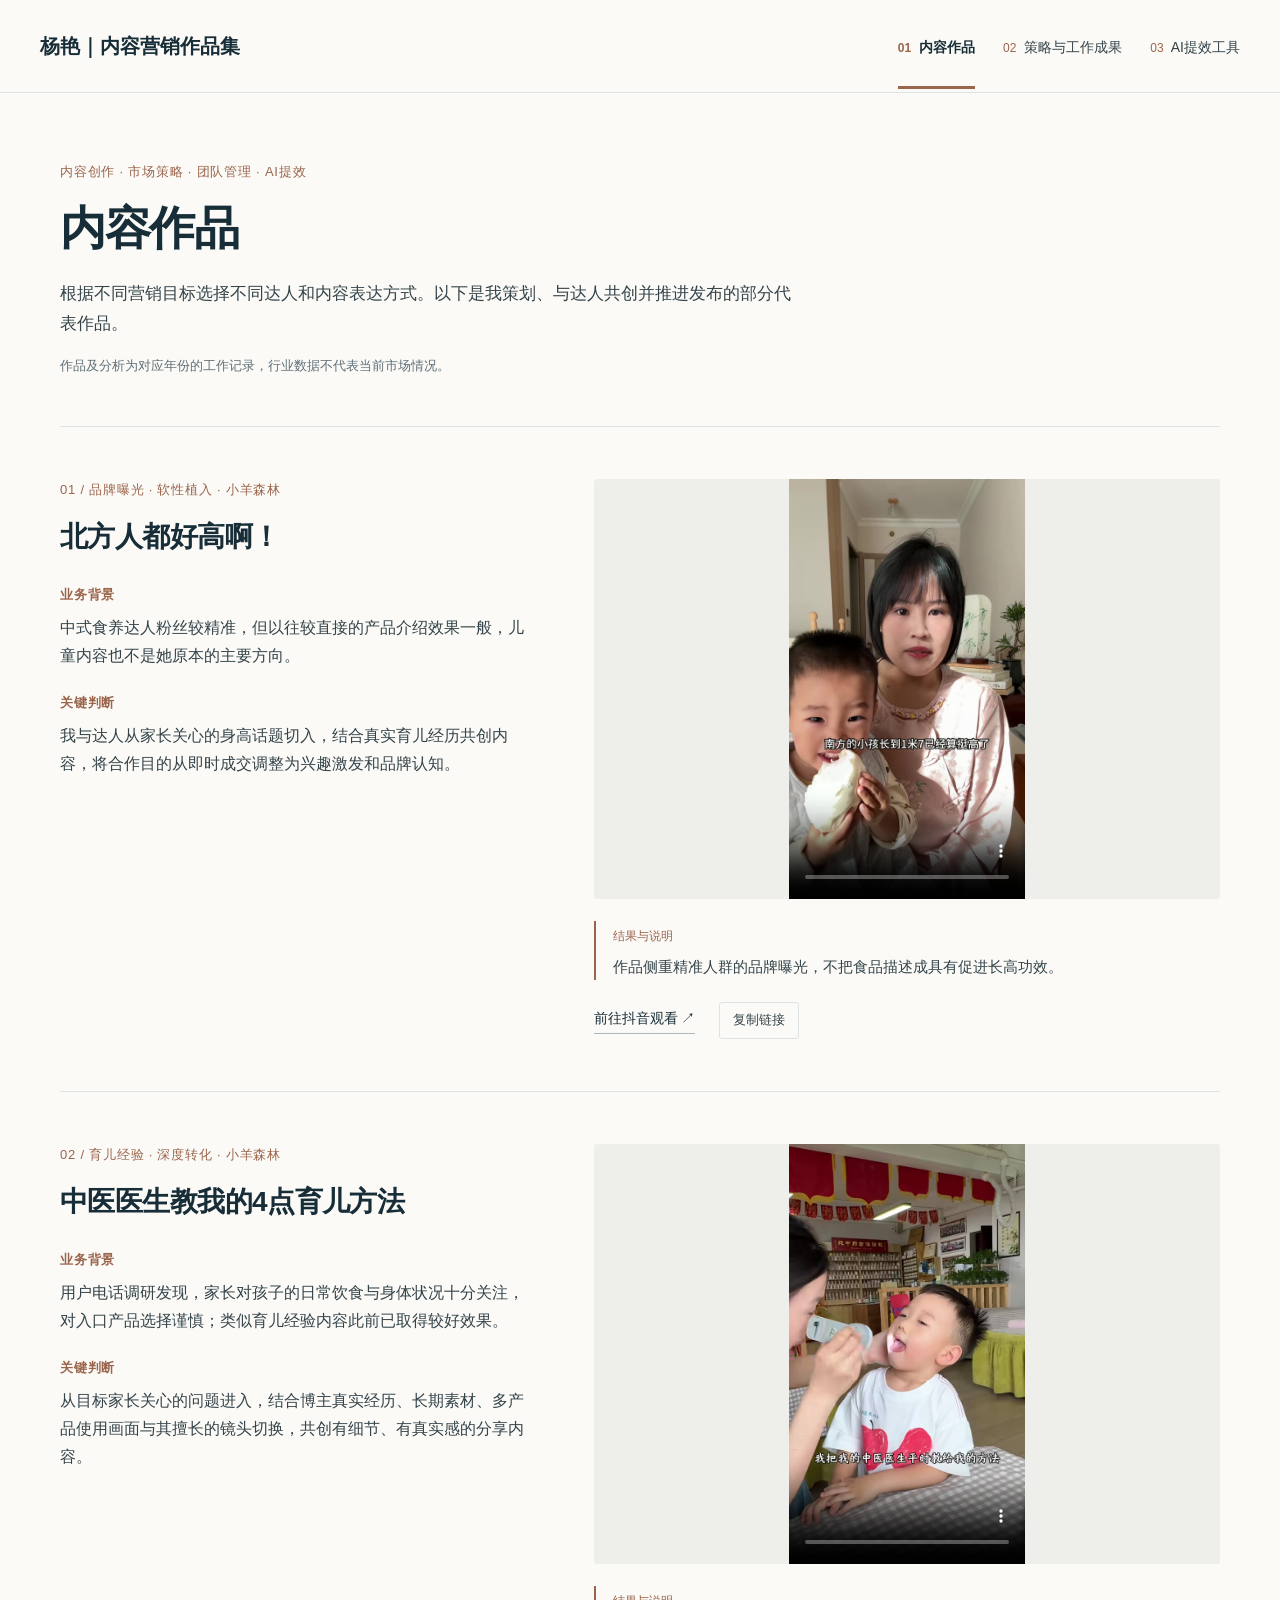
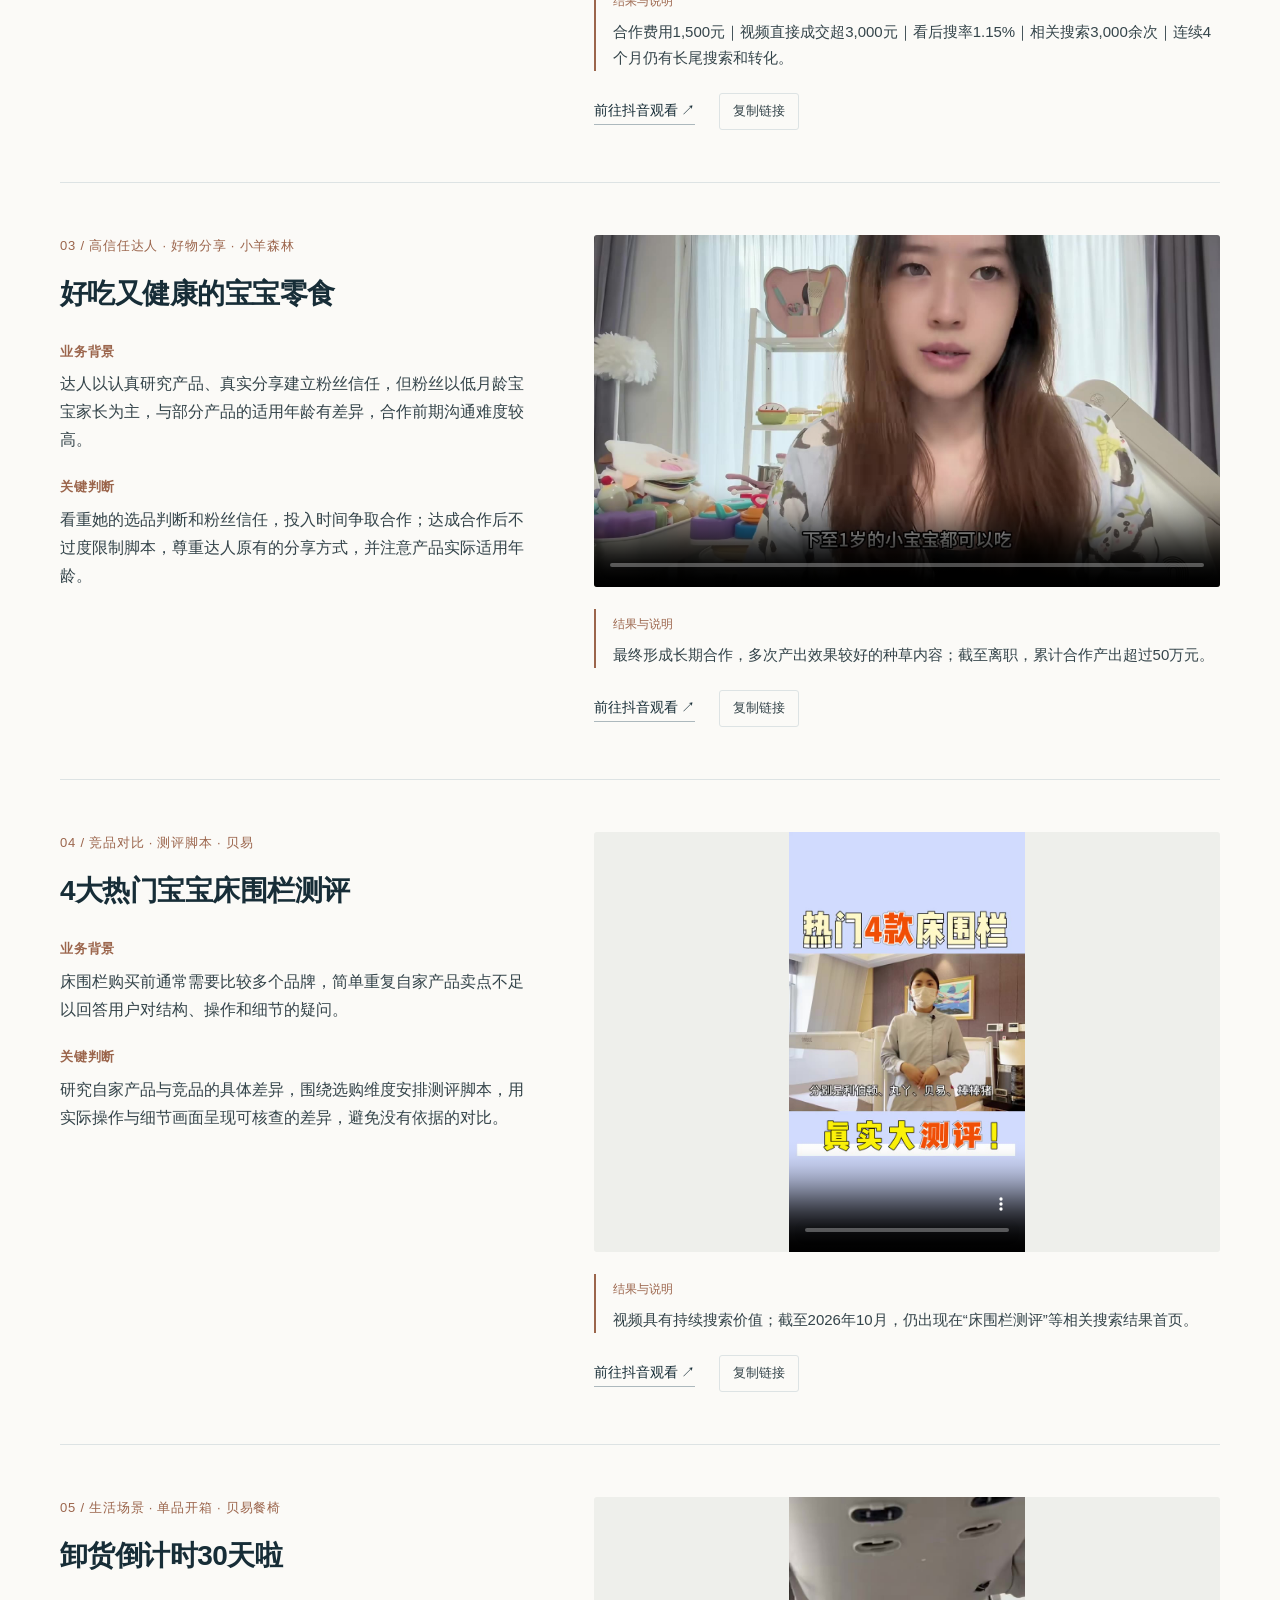
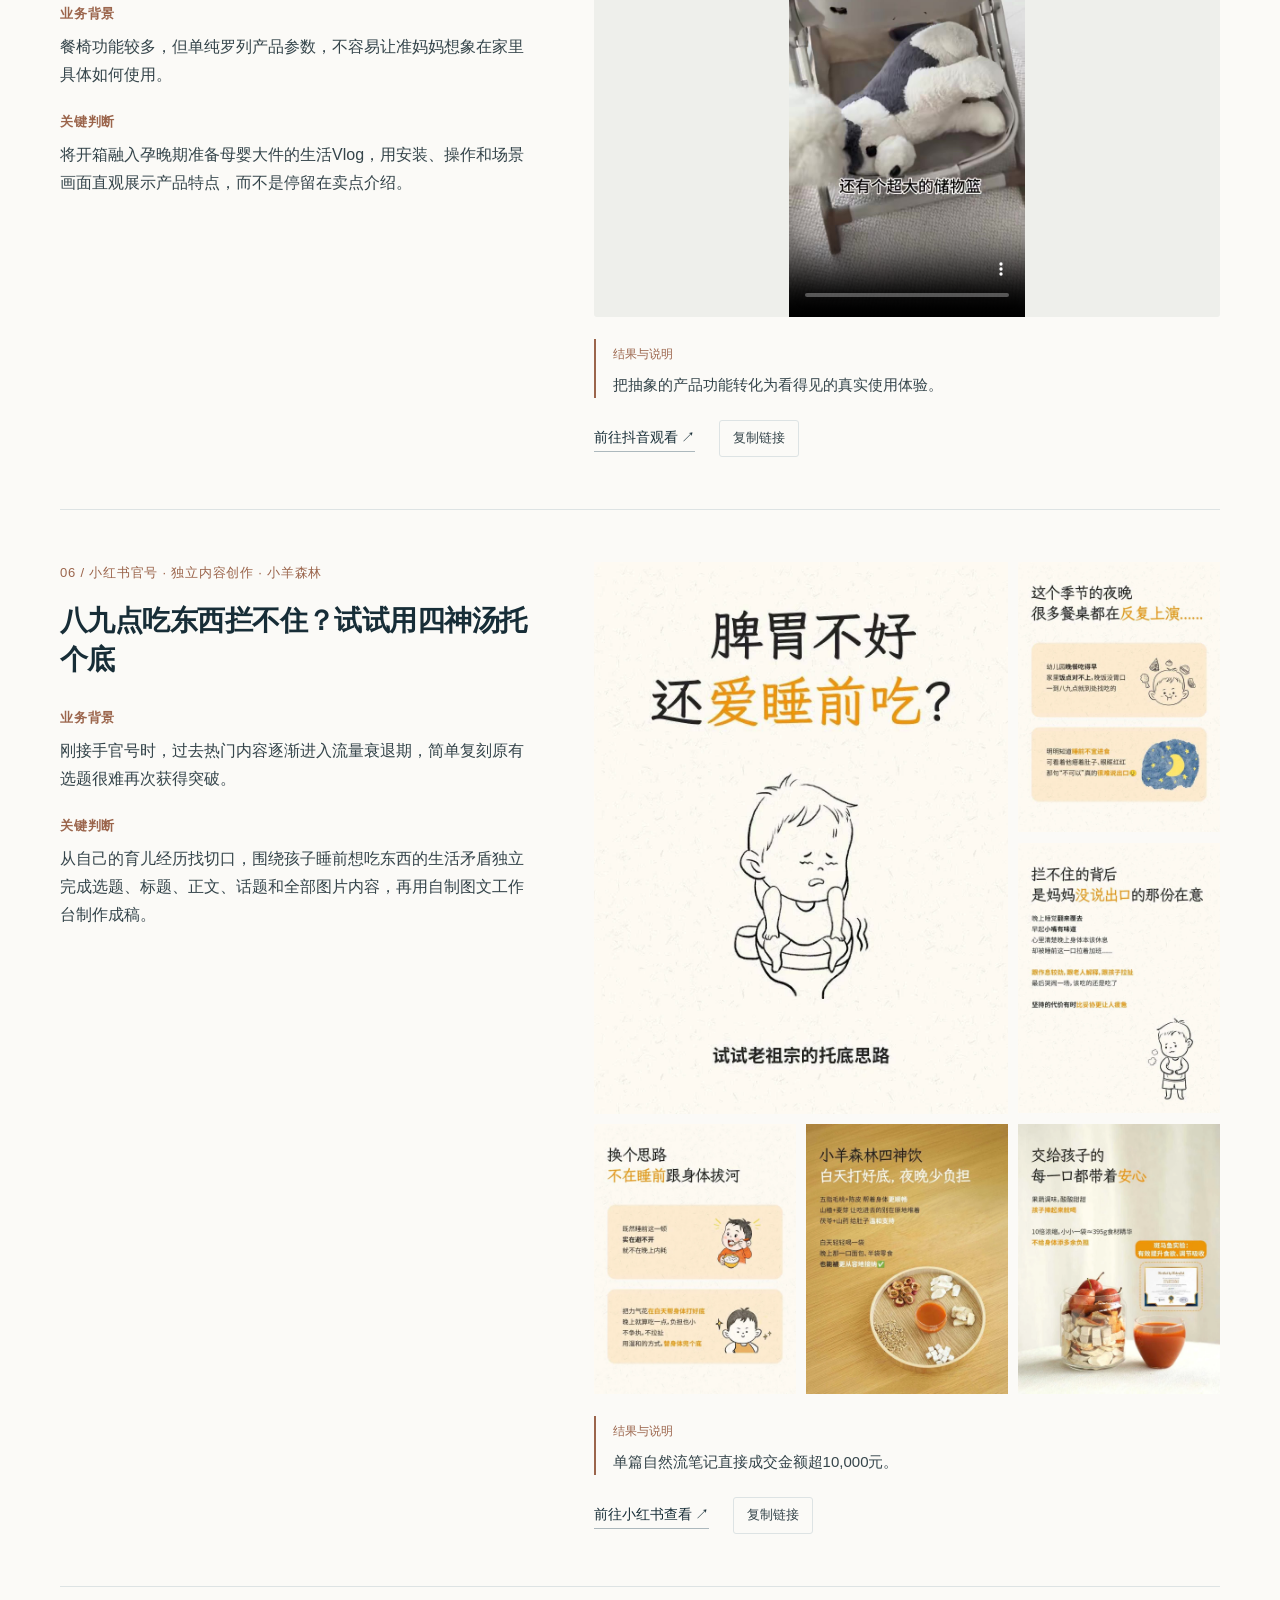
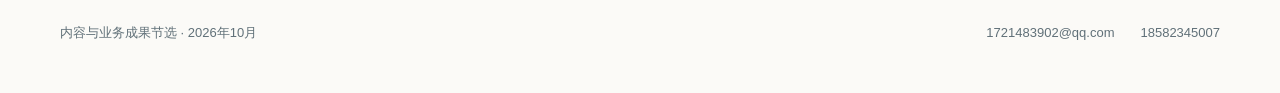
==== index.html @ 9809d185 "Publish Yang Yan portfolio with original media" ====
<!doctype html><html lang="zh-CN"><head><meta charset="utf-8"><meta name="viewport" content="width=device-width,initial-scale=1"><meta name="description" content="真实工作作品与项目节选。以内容创意、业务判断和实际交付物为核心。"><title>内容作品 · 杨艳｜内容营销作品集</title><link rel="stylesheet" href="styles.css"><script src="site.js" defer></script></head><body><a class="skip" href="#main">跳至正文</a><header><div class="header-inner"><a class="identity" href="index.html">杨艳｜内容营销作品集</a><nav aria-label="作品集导航"><a href="index.html" aria-current="page"><span>01</span> 内容作品</a><a href="strategy.html"><span>02</span> 策略与工作成果</a><a href="tools.html"><span>03</span> AI提效工具</a></nav></div></header><main id="main"><section class="intro"><p class="eyebrow">内容创作 · 市场策略 · 团队管理 · AI提效</p><h1>内容作品</h1><p class="lead">根据不同营销目标选择不同达人和内容表达方式。以下是我策划、与达人共创并推进发布的部分代表作品。</p><p class="page-notice">作品及分析为对应年份的工作记录，行业数据不代表当前市场情况。</p></section><article class="work-row" id="work01"><div class="copy"><p class="eyebrow">01 / 品牌曝光 · 软性植入 · 小羊森林</p><h2>北方人都好高啊！</h2><div class="detail"><h3>业务背景</h3><p>中式食养达人粉丝较精准，但以往较直接的产品介绍效果一般，儿童内容也不是她原本的主要方向。</p></div><div class="detail"><h3>关键判断</h3><p>我与达人从家长关心的身高话题切入，结合真实育儿经历共创内容，将合作目的从即时成交调整为兴趣激发和品牌认知。</p></div></div><div class="media-column"><div class="video-stage"><video controls playsinline preload="none" poster="assets/images/work-01-brand-exposure.jpg" aria-label="北方人都好高啊！"><source src="assets/videos/work-01-brand-exposure.mp4" type="video/mp4">您的浏览器暂不支持视频播放。<a href="assets/videos/work-01-brand-exposure.mp4">打开视频文件</a></video></div><div class="outcome"><span>结果与说明</span><p>作品侧重精准人群的品牌曝光，不把食品描述成具有促进长高功效。</p></div><div class="actions"><a href="https://v.douyin.com/a784eF7vABQ/" target="_blank" rel="noopener noreferrer">前往抖音观看 <span aria-hidden="true">↗</span></a><button type="button" data-copy="https://v.douyin.com/a784eF7vABQ/">复制链接</button></div></div></article><article class="work-row" id="work02"><div class="copy"><p class="eyebrow">02 / 育儿经验 · 深度转化 · 小羊森林</p><h2>中医医生教我的4点育儿方法</h2><div class="detail"><h3>业务背景</h3><p>用户电话调研发现，家长对孩子的日常饮食与身体状况十分关注，对入口产品选择谨慎；类似育儿经验内容此前已取得较好效果。</p></div><div class="detail"><h3>关键判断</h3><p>从目标家长关心的问题进入，结合博主真实经历、长期素材、多产品使用画面与其擅长的镜头切换，共创有细节、有真实感的分享内容。</p></div></div><div class="media-column"><div class="video-stage"><video controls playsinline preload="none" poster="assets/images/work-02-parenting-story.jpg" aria-label="中医医生教我的4点育儿方法"><source src="assets/videos/work-02-parenting-story.mp4" type="video/mp4">您的浏览器暂不支持视频播放。<a href="assets/videos/work-02-parenting-story.mp4">打开视频文件</a></video></div><div class="outcome"><span>结果与说明</span><p>合作费用1,500元｜视频直接成交超3,000元｜看后搜率1.15%｜相关搜索3,000余次｜连续4个月仍有长尾搜索和转化。</p></div><div class="actions"><a href="https://v.douyin.com/eq1MGQmRKKE/" target="_blank" rel="noopener noreferrer">前往抖音观看 <span aria-hidden="true">↗</span></a><button type="button" data-copy="https://v.douyin.com/eq1MGQmRKKE/">复制链接</button></div></div></article><article class="work-row" id="work03"><div class="copy"><p class="eyebrow">03 / 高信任达人 · 好物分享 · 小羊森林</p><h2>好吃又健康的宝宝零食</h2><div class="detail"><h3>业务背景</h3><p>达人以认真研究产品、真实分享建立粉丝信任，但粉丝以低月龄宝宝家长为主，与部分产品的适用年龄有差异，合作前期沟通难度较高。</p></div><div class="detail"><h3>关键判断</h3><p>看重她的选品判断和粉丝信任，投入时间争取合作；达成合作后不过度限制脚本，尊重达人原有的分享方式，并注意产品实际适用年龄。</p></div></div><div class="media-column"><div class="video-stage"><video controls playsinline preload="none" poster="assets/images/work-03-baby-snack.jpg" aria-label="好吃又健康的宝宝零食"><source src="assets/videos/work-03-baby-snack.mp4" type="video/mp4">您的浏览器暂不支持视频播放。<a href="assets/videos/work-03-baby-snack.mp4">打开视频文件</a></video></div><div class="outcome"><span>结果与说明</span><p>最终形成长期合作，多次产出效果较好的种草内容；截至离职，累计合作产出超过50万元。</p></div><div class="actions"><a href="https://v.douyin.com/NYbUV2eJwhU/" target="_blank" rel="noopener noreferrer">前往抖音观看 <span aria-hidden="true">↗</span></a><button type="button" data-copy="https://v.douyin.com/NYbUV2eJwhU/">复制链接</button></div></div></article><article class="work-row" id="work04"><div class="copy"><p class="eyebrow">04 / 竞品对比 · 测评脚本 · 贝易</p><h2>4大热门宝宝床围栏测评</h2><div class="detail"><h3>业务背景</h3><p>床围栏购买前通常需要比较多个品牌，简单重复自家产品卖点不足以回答用户对结构、操作和细节的疑问。</p></div><div class="detail"><h3>关键判断</h3><p>研究自家产品与竞品的具体差异，围绕选购维度安排测评脚本，用实际操作与细节画面呈现可核查的差异，避免没有依据的对比。</p></div></div><div class="media-column"><div class="video-stage"><video controls playsinline preload="none" poster="assets/images/work-04-bedrail-review.jpg" aria-label="4大热门宝宝床围栏测评"><source src="assets/videos/work-04-bedrail-review.mp4" type="video/mp4">您的浏览器暂不支持视频播放。<a href="assets/videos/work-04-bedrail-review.mp4">打开视频文件</a></video></div><div class="outcome"><span>结果与说明</span><p>视频具有持续搜索价值；截至2026年10月，仍出现在“床围栏测评”等相关搜索结果首页。</p></div><div class="actions"><a href="https://v.douyin.com/OpYE40uBNO8/" target="_blank" rel="noopener noreferrer">前往抖音观看 <span aria-hidden="true">↗</span></a><button type="button" data-copy="https://v.douyin.com/OpYE40uBNO8/">复制链接</button></div></div></article><article class="work-row" id="work05"><div class="copy"><p class="eyebrow">05 / 生活场景 · 单品开箱 · 贝易餐椅</p><h2>卸货倒计时30天啦</h2><div class="detail"><h3>业务背景</h3><p>餐椅功能较多，但单纯罗列产品参数，不容易让准妈妈想象在家里具体如何使用。</p></div><div class="detail"><h3>关键判断</h3><p>将开箱融入孕晚期准备母婴大件的生活Vlog，用安装、操作和场景画面直观展示产品特点，而不是停留在卖点介绍。</p></div></div><div class="media-column"><div class="video-stage"><video controls playsinline preload="none" poster="assets/images/work-05-highchair-unboxing.jpg" aria-label="卸货倒计时30天啦"><source src="assets/videos/work-05-highchair-unboxing.mp4" type="video/mp4">您的浏览器暂不支持视频播放。<a href="assets/videos/work-05-highchair-unboxing.mp4">打开视频文件</a></video></div><div class="outcome"><span>结果与说明</span><p>把抽象的产品功能转化为看得见的真实使用体验。</p></div><div class="actions"><a href="https://v.douyin.com/gIthci0814w/" target="_blank" rel="noopener noreferrer">前往抖音观看 <span aria-hidden="true">↗</span></a><button type="button" data-copy="https://v.douyin.com/gIthci0814w/">复制链接</button></div></div></article><article class="work-row" id="work06"><div class="copy"><p class="eyebrow">06 / 小红书官号 · 独立内容创作 · 小羊森林</p><h2>八九点吃东西拦不住？试试用四神汤托个底</h2><div class="detail"><h3>业务背景</h3><p>刚接手官号时，过去热门内容逐渐进入流量衰退期，简单复刻原有选题很难再次获得突破。</p></div><div class="detail"><h3>关键判断</h3><p>从自己的育儿经历找切口，围绕孩子睡前想吃东西的生活矛盾独立完成选题、标题、正文、话题和全部图片内容，再用自制图文工作台制作成稿。</p></div></div><div class="media-column"><div class="gallery"><a href="assets/images/red-note-01.webp" target="_blank" rel="noopener noreferrer"><img src="assets/images/red-note-01.webp" alt="八九点吃东西拦不住？试试用四神汤托个底 — 原始笔记第1张" loading="lazy"></a><a href="assets/images/red-note-02.webp" target="_blank" rel="noopener noreferrer"><img src="assets/images/red-note-02.webp" alt="八九点吃东西拦不住？试试用四神汤托个底 — 原始笔记第2张" loading="lazy"></a><a href="assets/images/red-note-03.webp" target="_blank" rel="noopener noreferrer"><img src="assets/images/red-note-03.webp" alt="八九点吃东西拦不住？试试用四神汤托个底 — 原始笔记第3张" loading="lazy"></a><a href="assets/images/red-note-04.webp" target="_blank" rel="noopener noreferrer"><img src="assets/images/red-note-04.webp" alt="八九点吃东西拦不住？试试用四神汤托个底 — 原始笔记第4张" loading="lazy"></a><a href="assets/images/red-note-05.webp" target="_blank" rel="noopener noreferrer"><img src="assets/images/red-note-05.webp" alt="八九点吃东西拦不住？试试用四神汤托个底 — 原始笔记第5张" loading="lazy"></a><a href="assets/images/red-note-06.webp" target="_blank" rel="noopener noreferrer"><img src="assets/images/red-note-06.webp" alt="八九点吃东西拦不住？试试用四神汤托个底 — 原始笔记第6张" loading="lazy"></a></div><div class="outcome"><span>结果与说明</span><p>单篇自然流笔记直接成交金额超10,000元。</p></div><div class="actions"><a href="https://xhslink.cn/o/6RS2X3f2NSk" target="_blank" rel="noopener noreferrer">前往小红书查看 <span aria-hidden="true">↗</span></a><button type="button" data-copy="https://xhslink.cn/o/6RS2X3f2NSk">复制链接</button></div></div></article></main><footer><p>内容与业务成果节选 · 2026年10月</p><div><a href="mailto:1721483902@qq.com">1721483902@qq.com</a><a href="tel:18582345007">18582345007</a></div></footer><dialog id="copy-dialog"><form method="dialog"><h2>复制原始链接</h2><p>请选中下方链接并复制。</p><input aria-label="原始链接" readonly><button>关闭</button></form></dialog><p class="toast" role="status" aria-live="polite"></p></body></html>
---- styles.css ----
:root{--paper:#fbfaf7;--ink:#172d37;--text:#34444a;--line:#dde3e4;--accent:#9b654c}*{box-sizing:border-box}body{margin:0;background:var(--paper);color:var(--text);font:16px/1.75 -apple-system,BlinkMacSystemFont,"Segoe UI","Microsoft YaHei",sans-serif}a{color:inherit;text-decoration:none}button,input{font:inherit}a:hover{color:var(--accent)}a:focus-visible,button:focus-visible,input:focus-visible{outline:3px solid var(--accent);outline-offset:5px}header{position:sticky;top:0;z-index:10;background:rgba(251,250,247,.98);border-bottom:1px solid var(--line)}.header-inner{max-width:1200px;margin:auto;min-height:92px;display:flex;align-items:center;justify-content:space-between;gap:24px}.identity{font-size:20px;font-weight:700;color:var(--ink)}nav{display:flex;gap:28px}nav a{font-size:14px;padding:32px 0 27px;border-bottom:3px solid transparent}nav span{color:var(--accent);font-size:12px;margin-right:4px}nav a[aria-current]{border-color:var(--accent);color:var(--ink);font-weight:650}main,footer{max-width:1160px;margin:auto}.intro{padding:68px 0 48px;border-bottom:1px solid var(--line);max-width:none}.eyebrow{font-size:13px;color:var(--accent);letter-spacing:.06em;margin:0 0 16px}h1,h2,h3{color:var(--ink)}h1{font-size:46px;letter-spacing:-.03em;line-height:1.25;margin:12px 0 22px}h2{font-size:28px;line-height:1.4;margin:0 0 28px;letter-spacing:-.02em}.lead{max-width:740px;font-size:17px;margin:0 0 16px}.page-notice,.note,.caption{color:#607078;font-size:13px}.page-notice{margin-bottom:0}.work-row{display:grid;grid-template-columns:46% 54%;padding:52px 0;gap:0;border-bottom:1px solid var(--line);scroll-margin-top:110px}.copy{padding-right:64px}.detail{margin:22px 0}.detail h3{font-size:13px;letter-spacing:.06em;margin:0 0 7px;color:var(--accent);font-weight:600}.detail p{margin:0}.video-stage{background:#eeefeb;display:flex;justify-content:center;align-items:center;border-radius:3px;overflow:hidden;min-height:200px}video{display:block;max-width:100%;width:auto;height:auto;max-height:420px}.outcome{border-left:2px solid var(--accent);padding-left:17px;margin:22px 0}.outcome span{font-size:12px;color:var(--accent)}.outcome p{margin:5px 0;font-size:15px}.actions{display:flex;align-items:center;flex-wrap:wrap;gap:12px 24px;margin-top:18px}.actions a{color:var(--ink);font-size:14px;border-bottom:1px solid #acb8bd;padding-bottom:2px}.actions button,dialog button{border:1px solid var(--line);border-radius:3px;background:transparent;padding:6px 13px;color:var(--text);font-size:13px;cursor:pointer}.actions button:hover{border-color:var(--accent);color:var(--accent)}.document-preview{display:block;background:#eeefeb}.document-preview img{display:block;width:100%;height:auto}.caption{margin:8px 0}.gallery{display:grid;grid-template-columns:repeat(3,minmax(0,1fr));gap:10px;align-items:start}.gallery a:first-child{grid-column:span 2;grid-row:span 2}.gallery img{width:100%;height:auto;display:block}footer{display:flex;justify-content:space-between;gap:20px;padding:35px 0 48px;font-size:13px;color:#607078}footer p{margin:0}footer div{display:flex;gap:26px}.skip{position:fixed;top:-100px;left:12px;background:white;padding:10px;z-index:30}.skip:focus{top:12px}.toast{position:fixed;bottom:20px;left:50%;transform:translateX(-50%);background:var(--ink);color:white;padding:10px 22px;border-radius:4px;display:none;z-index:20}.toast.visible{display:block}dialog{border:1px solid var(--line);border-radius:5px;max-width:calc(100% - 32px);width:540px;padding:24px}dialog::backdrop{background:#172d3766}dialog h2{font-size:22px;margin:0}dialog input{width:100%;margin:12px 0 20px;padding:8px;color:var(--ink)}@media(max-width:1250px){.header-inner,main,footer{margin-left:40px;margin-right:40px}}@media(max-width:900px){.header-inner{display:block;padding-top:18px;min-height:0}nav{gap:24px}nav a{padding:14px 0 12px}.intro{padding:44px 0 34px}.copy{padding-right:30px}h2{font-size:24px}.work-row{padding:36px 0}footer{flex-direction:column}}@media(max-width:600px){.header-inner,main,footer{margin-left:20px;margin-right:20px}.identity{font-size:18px}nav{justify-content:space-between;gap:8px}nav a{font-size:12px}nav span{font-size:10px;margin-right:1px}h1{font-size:34px}h2{font-size:25px;margin-bottom:22px}.lead{font-size:16px}.intro{padding:34px 0 28px}.work-row{grid-template-columns:1fr;gap:22px;padding:34px 0}.copy{padding-right:0}.eyebrow{font-size:12px}.detail{margin:18px 0}video{max-height:420px}.video-stage{min-height:160px}footer div{flex-wrap:wrap;gap:12px 24px}.gallery{gap:7px}}@media(prefers-reduced-motion:reduce){*{scroll-behavior:auto!important}}
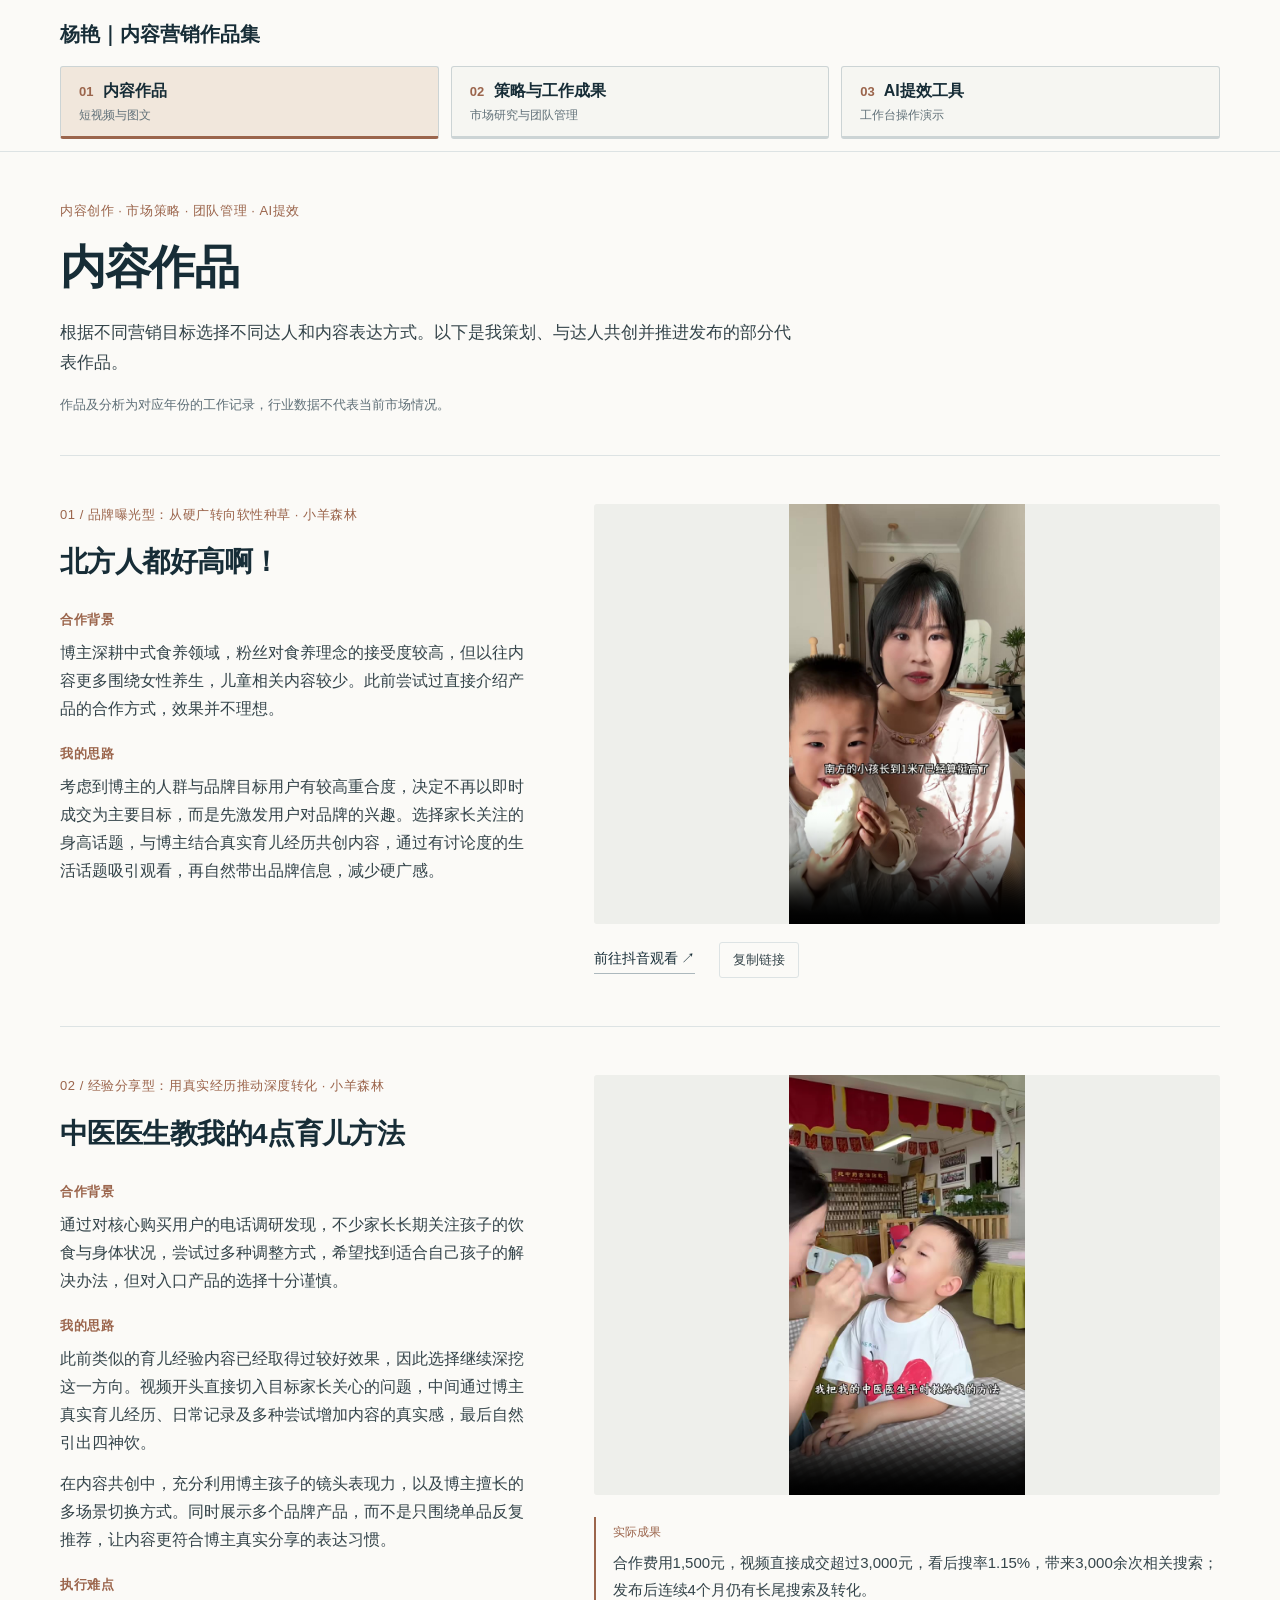
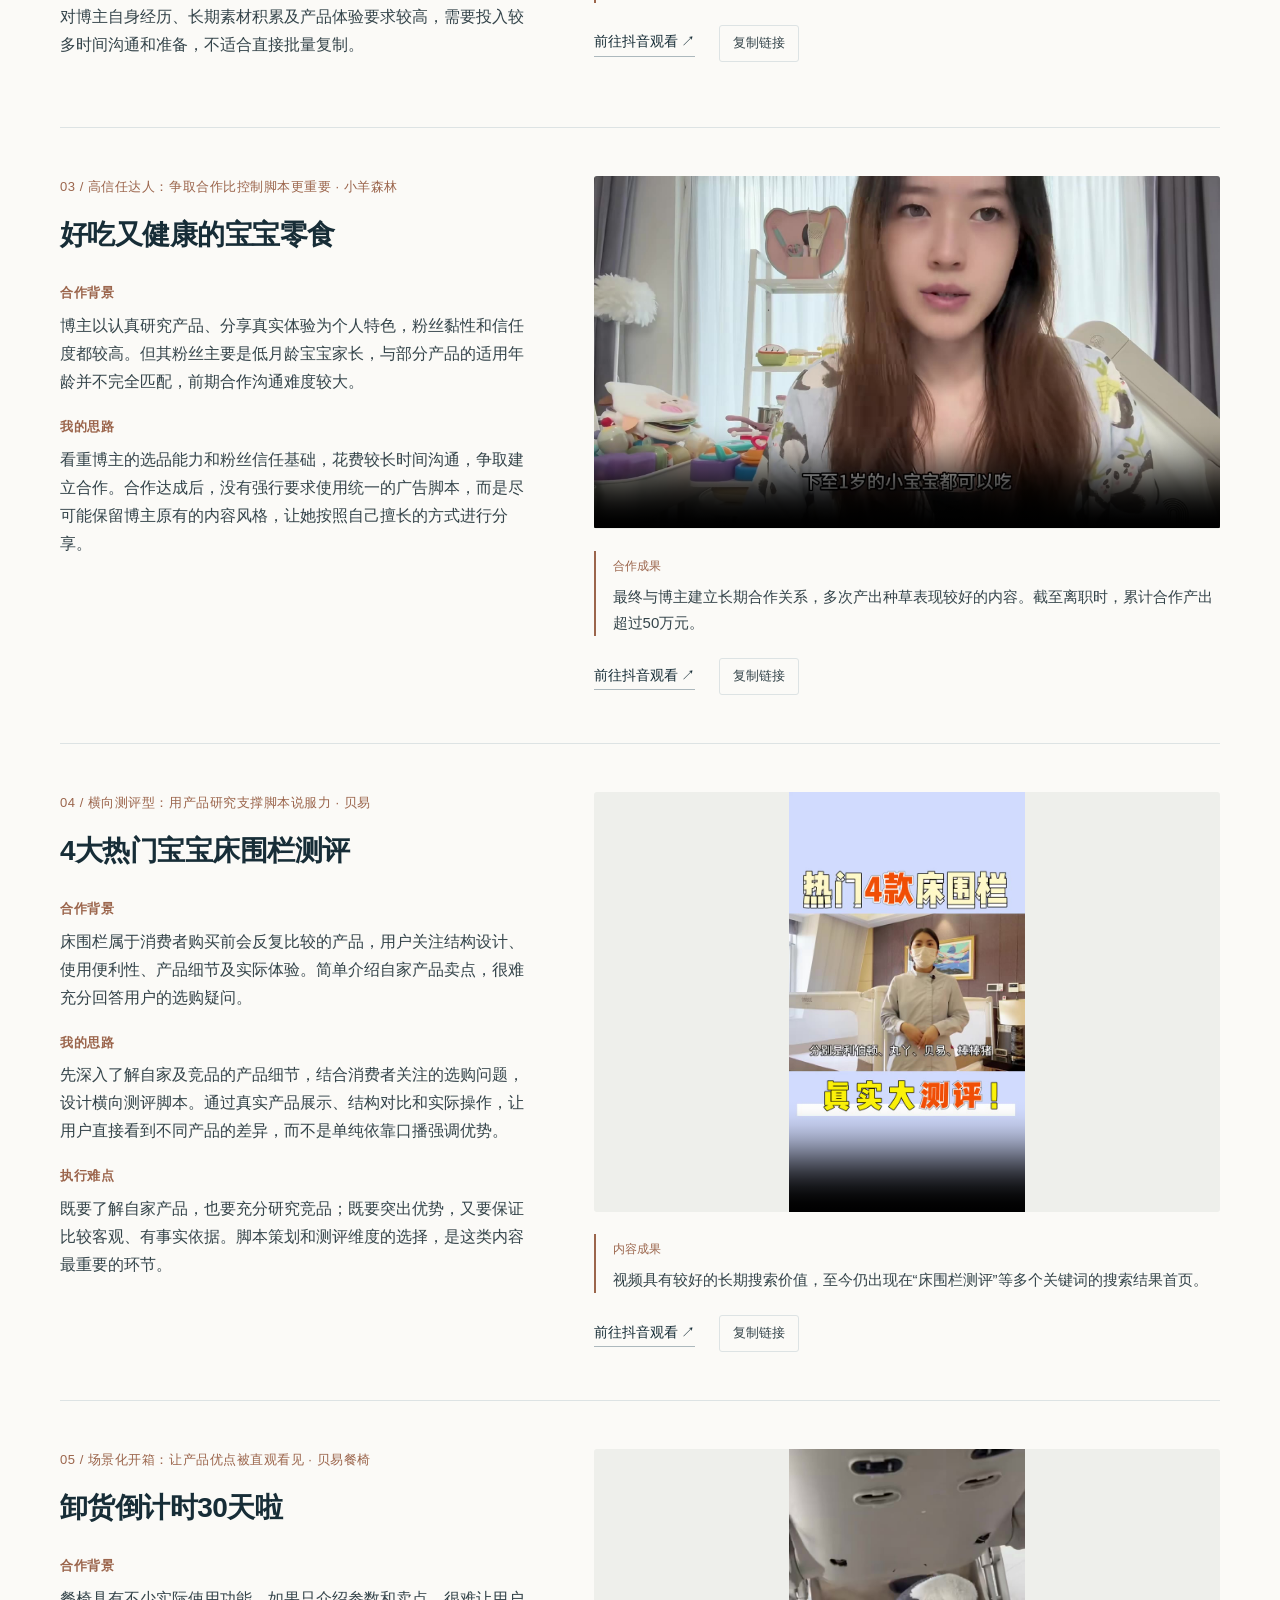
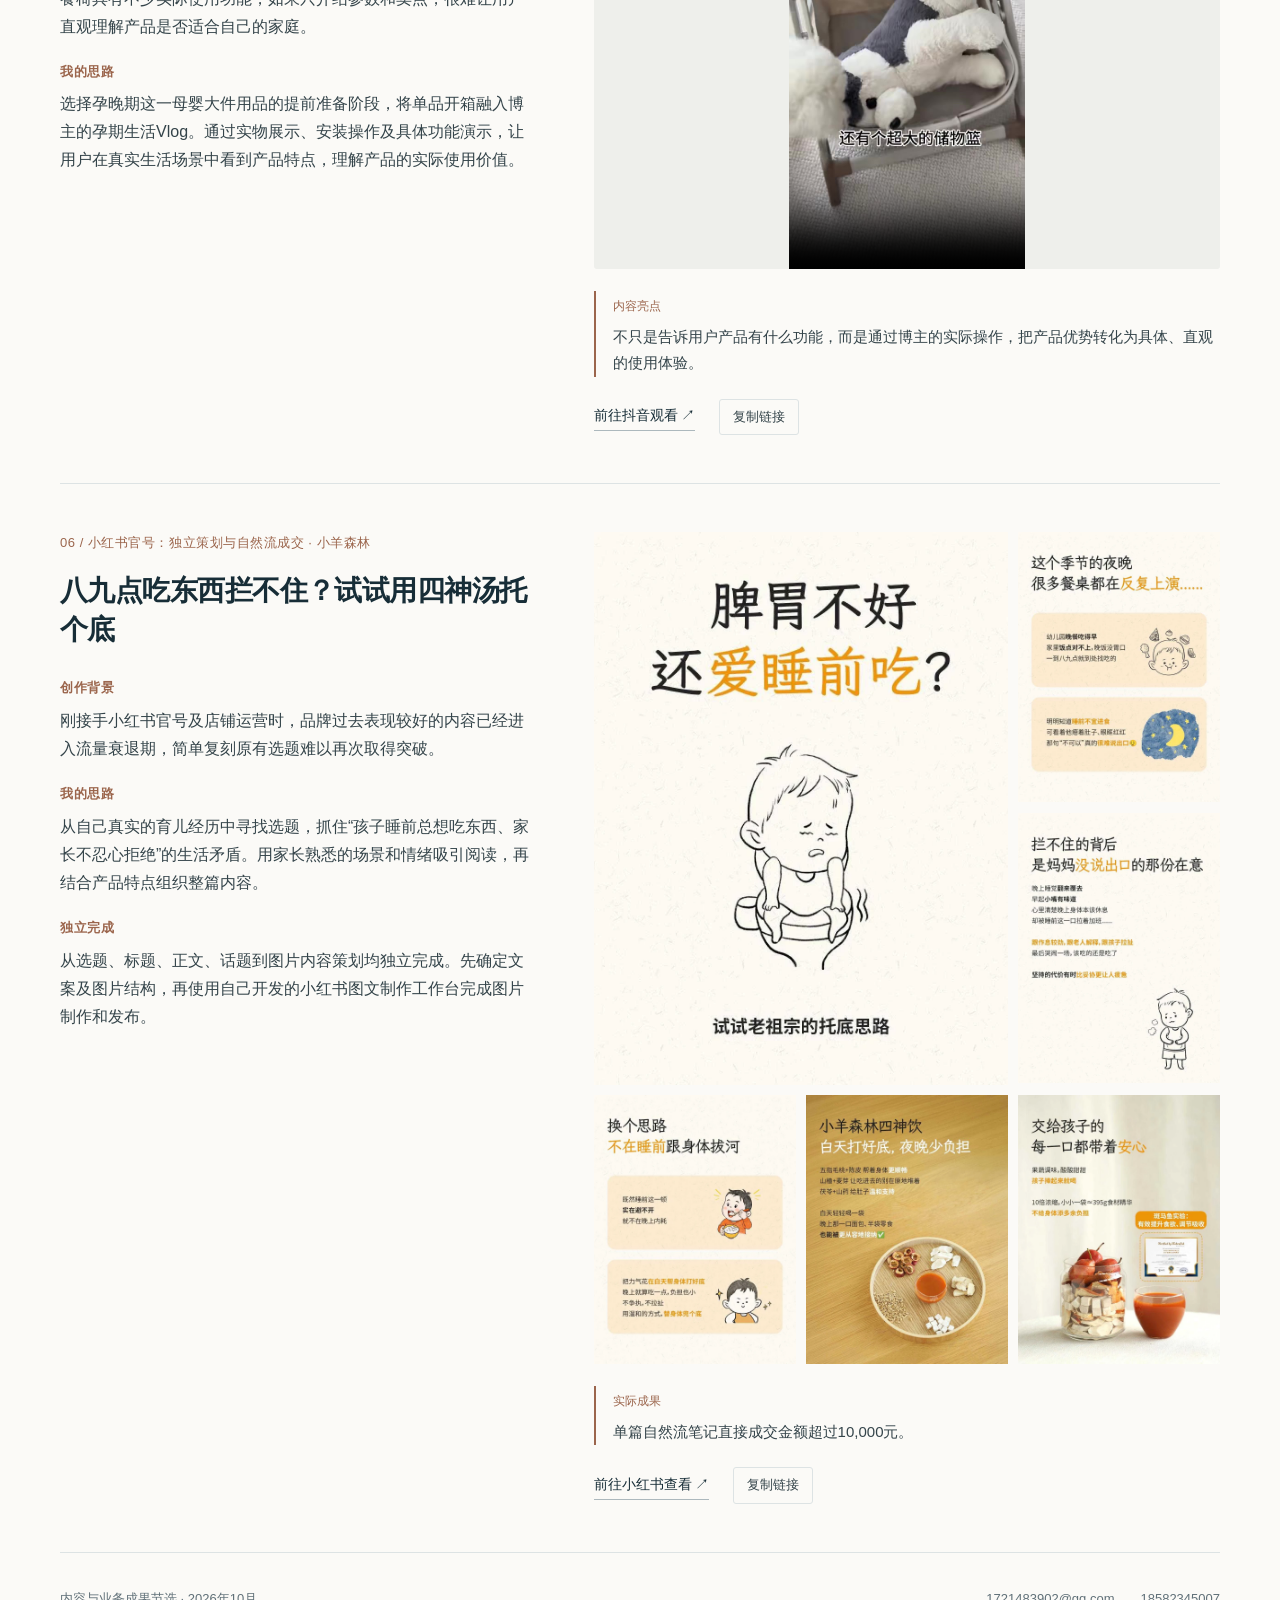
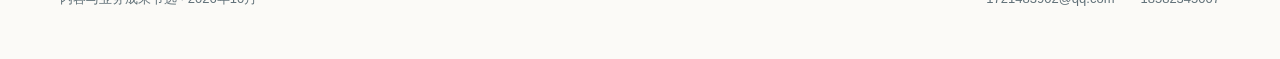
==== commit 21be9418: "Restore approved portfolio copy and clear three-section navigation" ====
--- a/index.html
+++ b/index.html
@@ -1 +1 @@
-<!doctype html><html lang="zh-CN"><head><meta charset="utf-8"><meta name="viewport" content="width=device-width,initial-scale=1"><meta name="description" content="真实工作作品与项目节选。以内容创意、业务判断和实际交付物为核心。"><title>内容作品 · 杨艳｜内容营销作品集</title><link rel="stylesheet" href="styles.css"><script src="site.js" defer></script></head><body><a class="skip" href="#main">跳至正文</a><header><div class="header-inner"><a class="identity" href="index.html">杨艳｜内容营销作品集</a><nav aria-label="作品集导航"><a href="index.html" aria-current="page"><span>01</span> 内容作品</a><a href="strategy.html"><span>02</span> 策略与工作成果</a><a href="tools.html"><span>03</span> AI提效工具</a></nav></div></header><main id="main"><section class="intro"><p class="eyebrow">内容创作 · 市场策略 · 团队管理 · AI提效</p><h1>内容作品</h1><p class="lead">根据不同营销目标选择不同达人和内容表达方式。以下是我策划、与达人共创并推进发布的部分代表作品。</p><p class="page-notice">作品及分析为对应年份的工作记录，行业数据不代表当前市场情况。</p></section><article class="work-row" id="work01"><div class="copy"><p class="eyebrow">01 / 品牌曝光 · 软性植入 · 小羊森林</p><h2>北方人都好高啊！</h2><div class="detail"><h3>业务背景</h3><p>中式食养达人粉丝较精准，但以往较直接的产品介绍效果一般，儿童内容也不是她原本的主要方向。</p></div><div class="detail"><h3>关键判断</h3><p>我与达人从家长关心的身高话题切入，结合真实育儿经历共创内容，将合作目的从即时成交调整为兴趣激发和品牌认知。</p></div></div><div class="media-column"><div class="video-stage"><video controls playsinline preload="none" poster="assets/images/work-01-brand-exposure.jpg" aria-label="北方人都好高啊！"><source src="assets/videos/work-01-brand-exposure.mp4" type="video/mp4">您的浏览器暂不支持视频播放。<a href="assets/videos/work-01-brand-exposure.mp4">打开视频文件</a></video></div><div class="outcome"><span>结果与说明</span><p>作品侧重精准人群的品牌曝光，不把食品描述成具有促进长高功效。</p></div><div class="actions"><a href="https://v.douyin.com/a784eF7vABQ/" target="_blank" rel="noopener noreferrer">前往抖音观看 <span aria-hidden="true">↗</span></a><button type="button" data-copy="https://v.douyin.com/a784eF7vABQ/">复制链接</button></div></div></article><article class="work-row" id="work02"><div class="copy"><p class="eyebrow">02 / 育儿经验 · 深度转化 · 小羊森林</p><h2>中医医生教我的4点育儿方法</h2><div class="detail"><h3>业务背景</h3><p>用户电话调研发现，家长对孩子的日常饮食与身体状况十分关注，对入口产品选择谨慎；类似育儿经验内容此前已取得较好效果。</p></div><div class="detail"><h3>关键判断</h3><p>从目标家长关心的问题进入，结合博主真实经历、长期素材、多产品使用画面与其擅长的镜头切换，共创有细节、有真实感的分享内容。</p></div></div><div class="media-column"><div class="video-stage"><video controls playsinline preload="none" poster="assets/images/work-02-parenting-story.jpg" aria-label="中医医生教我的4点育儿方法"><source src="assets/videos/work-02-parenting-story.mp4" type="video/mp4">您的浏览器暂不支持视频播放。<a href="assets/videos/work-02-parenting-story.mp4">打开视频文件</a></video></div><div class="outcome"><span>结果与说明</span><p>合作费用1,500元｜视频直接成交超3,000元｜看后搜率1.15%｜相关搜索3,000余次｜连续4个月仍有长尾搜索和转化。</p></div><div class="actions"><a href="https://v.douyin.com/eq1MGQmRKKE/" target="_blank" rel="noopener noreferrer">前往抖音观看 <span aria-hidden="true">↗</span></a><button type="button" data-copy="https://v.douyin.com/eq1MGQmRKKE/">复制链接</button></div></div></article><article class="work-row" id="work03"><div class="copy"><p class="eyebrow">03 / 高信任达人 · 好物分享 · 小羊森林</p><h2>好吃又健康的宝宝零食</h2><div class="detail"><h3>业务背景</h3><p>达人以认真研究产品、真实分享建立粉丝信任，但粉丝以低月龄宝宝家长为主，与部分产品的适用年龄有差异，合作前期沟通难度较高。</p></div><div class="detail"><h3>关键判断</h3><p>看重她的选品判断和粉丝信任，投入时间争取合作；达成合作后不过度限制脚本，尊重达人原有的分享方式，并注意产品实际适用年龄。</p></div></div><div class="media-column"><div class="video-stage"><video controls playsinline preload="none" poster="assets/images/work-03-baby-snack.jpg" aria-label="好吃又健康的宝宝零食"><source src="assets/videos/work-03-baby-snack.mp4" type="video/mp4">您的浏览器暂不支持视频播放。<a href="assets/videos/work-03-baby-snack.mp4">打开视频文件</a></video></div><div class="outcome"><span>结果与说明</span><p>最终形成长期合作，多次产出效果较好的种草内容；截至离职，累计合作产出超过50万元。</p></div><div class="actions"><a href="https://v.douyin.com/NYbUV2eJwhU/" target="_blank" rel="noopener noreferrer">前往抖音观看 <span aria-hidden="true">↗</span></a><button type="button" data-copy="https://v.douyin.com/NYbUV2eJwhU/">复制链接</button></div></div></article><article class="work-row" id="work04"><div class="copy"><p class="eyebrow">04 / 竞品对比 · 测评脚本 · 贝易</p><h2>4大热门宝宝床围栏测评</h2><div class="detail"><h3>业务背景</h3><p>床围栏购买前通常需要比较多个品牌，简单重复自家产品卖点不足以回答用户对结构、操作和细节的疑问。</p></div><div class="detail"><h3>关键判断</h3><p>研究自家产品与竞品的具体差异，围绕选购维度安排测评脚本，用实际操作与细节画面呈现可核查的差异，避免没有依据的对比。</p></div></div><div class="media-column"><div class="video-stage"><video controls playsinline preload="none" poster="assets/images/work-04-bedrail-review.jpg" aria-label="4大热门宝宝床围栏测评"><source src="assets/videos/work-04-bedrail-review.mp4" type="video/mp4">您的浏览器暂不支持视频播放。<a href="assets/videos/work-04-bedrail-review.mp4">打开视频文件</a></video></div><div class="outcome"><span>结果与说明</span><p>视频具有持续搜索价值；截至2026年10月，仍出现在“床围栏测评”等相关搜索结果首页。</p></div><div class="actions"><a href="https://v.douyin.com/OpYE40uBNO8/" target="_blank" rel="noopener noreferrer">前往抖音观看 <span aria-hidden="true">↗</span></a><button type="button" data-copy="https://v.douyin.com/OpYE40uBNO8/">复制链接</button></div></div></article><article class="work-row" id="work05"><div class="copy"><p class="eyebrow">05 / 生活场景 · 单品开箱 · 贝易餐椅</p><h2>卸货倒计时30天啦</h2><div class="detail"><h3>业务背景</h3><p>餐椅功能较多，但单纯罗列产品参数，不容易让准妈妈想象在家里具体如何使用。</p></div><div class="detail"><h3>关键判断</h3><p>将开箱融入孕晚期准备母婴大件的生活Vlog，用安装、操作和场景画面直观展示产品特点，而不是停留在卖点介绍。</p></div></div><div class="media-column"><div class="video-stage"><video controls playsinline preload="none" poster="assets/images/work-05-highchair-unboxing.jpg" aria-label="卸货倒计时30天啦"><source src="assets/videos/work-05-highchair-unboxing.mp4" type="video/mp4">您的浏览器暂不支持视频播放。<a href="assets/videos/work-05-highchair-unboxing.mp4">打开视频文件</a></video></div><div class="outcome"><span>结果与说明</span><p>把抽象的产品功能转化为看得见的真实使用体验。</p></div><div class="actions"><a href="https://v.douyin.com/gIthci0814w/" target="_blank" rel="noopener noreferrer">前往抖音观看 <span aria-hidden="true">↗</span></a><button type="button" data-copy="https://v.douyin.com/gIthci0814w/">复制链接</button></div></div></article><article class="work-row" id="work06"><div class="copy"><p class="eyebrow">06 / 小红书官号 · 独立内容创作 · 小羊森林</p><h2>八九点吃东西拦不住？试试用四神汤托个底</h2><div class="detail"><h3>业务背景</h3><p>刚接手官号时，过去热门内容逐渐进入流量衰退期，简单复刻原有选题很难再次获得突破。</p></div><div class="detail"><h3>关键判断</h3><p>从自己的育儿经历找切口，围绕孩子睡前想吃东西的生活矛盾独立完成选题、标题、正文、话题和全部图片内容，再用自制图文工作台制作成稿。</p></div></div><div class="media-column"><div class="gallery"><a href="assets/images/red-note-01.webp" target="_blank" rel="noopener noreferrer"><img src="assets/images/red-note-01.webp" alt="八九点吃东西拦不住？试试用四神汤托个底 — 原始笔记第1张" loading="lazy"></a><a href="assets/images/red-note-02.webp" target="_blank" rel="noopener noreferrer"><img src="assets/images/red-note-02.webp" alt="八九点吃东西拦不住？试试用四神汤托个底 — 原始笔记第2张" loading="lazy"></a><a href="assets/images/red-note-03.webp" target="_blank" rel="noopener noreferrer"><img src="assets/images/red-note-03.webp" alt="八九点吃东西拦不住？试试用四神汤托个底 — 原始笔记第3张" loading="lazy"></a><a href="assets/images/red-note-04.webp" target="_blank" rel="noopener noreferrer"><img src="assets/images/red-note-04.webp" alt="八九点吃东西拦不住？试试用四神汤托个底 — 原始笔记第4张" loading="lazy"></a><a href="assets/images/red-note-05.webp" target="_blank" rel="noopener noreferrer"><img src="assets/images/red-note-05.webp" alt="八九点吃东西拦不住？试试用四神汤托个底 — 原始笔记第5张" loading="lazy"></a><a href="assets/images/red-note-06.webp" target="_blank" rel="noopener noreferrer"><img src="assets/images/red-note-06.webp" alt="八九点吃东西拦不住？试试用四神汤托个底 — 原始笔记第6张" loading="lazy"></a></div><div class="outcome"><span>结果与说明</span><p>单篇自然流笔记直接成交金额超10,000元。</p></div><div class="actions"><a href="https://xhslink.cn/o/6RS2X3f2NSk" target="_blank" rel="noopener noreferrer">前往小红书查看 <span aria-hidden="true">↗</span></a><button type="button" data-copy="https://xhslink.cn/o/6RS2X3f2NSk">复制链接</button></div></div></article></main><footer><p>内容与业务成果节选 · 2026年10月</p><div><a href="mailto:1721483902@qq.com">1721483902@qq.com</a><a href="tel:18582345007">18582345007</a></div></footer><dialog id="copy-dialog"><form method="dialog"><h2>复制原始链接</h2><p>请选中下方链接并复制。</p><input aria-label="原始链接" readonly><button>关闭</button></form></dialog><p class="toast" role="status" aria-live="polite"></p></body></html>+<!doctype html><html lang="zh-CN"><head><meta charset="utf-8"><meta name="viewport" content="width=device-width,initial-scale=1"><meta name="description" content="真实工作作品与项目节选。以内容创意、业务判断和实际交付物为核心。"><title>内容作品 · 杨艳｜内容营销作品集</title><link rel="stylesheet" href="styles.css"><script src="site.js" defer></script></head><body><a class="skip" href="#main">跳至正文</a><header><div class="header-inner"><a class="identity" href="index.html">杨艳｜内容营销作品集</a><nav aria-label="作品集导航"><a href="index.html" aria-current="page"><span class="nav-title"><span class="nav-number">01</span> 内容作品</span><span class="nav-description">短视频与图文</span></a><a href="strategy.html"><span class="nav-title"><span class="nav-number">02</span> 策略与工作成果</span><span class="nav-description">市场研究与团队管理</span></a><a href="tools.html"><span class="nav-title"><span class="nav-number">03</span> AI提效工具</span><span class="nav-description">工作台操作演示</span></a></nav></div></header><main id="main"><section class="intro"><p class="eyebrow">内容创作 · 市场策略 · 团队管理 · AI提效</p><h1>内容作品</h1><p class="lead">根据不同营销目标选择不同达人和内容表达方式。以下是我策划、与达人共创并推进发布的部分代表作品。</p><p class="page-notice">作品及分析为对应年份的工作记录，行业数据不代表当前市场情况。</p></section><article class="work-row" id="work01"><div class="copy"><p class="eyebrow">01 / 品牌曝光型：从硬广转向软性种草 · 小羊森林</p><h2>北方人都好高啊！</h2><div class="detail"><h3>合作背景</h3><p>博主深耕中式食养领域，粉丝对食养理念的接受度较高，但以往内容更多围绕女性养生，儿童相关内容较少。此前尝试过直接介绍产品的合作方式，效果并不理想。</p></div><div class="detail"><h3>我的思路</h3><p>考虑到博主的人群与品牌目标用户有较高重合度，决定不再以即时成交为主要目标，而是先激发用户对品牌的兴趣。选择家长关注的身高话题，与博主结合真实育儿经历共创内容，通过有讨论度的生活话题吸引观看，再自然带出品牌信息，减少硬广感。</p></div></div><div class="media-column"><div class="video-stage"><video controls playsinline preload="none" poster="assets/images/work-01-brand-exposure.jpg" aria-label="北方人都好高啊！"><source src="assets/videos/work-01-brand-exposure.mp4" type="video/mp4">您的浏览器暂不支持视频播放。<a href="assets/videos/work-01-brand-exposure.mp4">打开视频文件</a></video></div><div class="actions"><a href="https://v.douyin.com/a784eF7vABQ/" target="_blank" rel="noopener noreferrer">前往抖音观看 <span aria-hidden="true">↗</span></a><button type="button" data-copy="https://v.douyin.com/a784eF7vABQ/">复制链接</button></div></div></article><article class="work-row" id="work02"><div class="copy"><p class="eyebrow">02 / 经验分享型：用真实经历推动深度转化 · 小羊森林</p><h2>中医医生教我的4点育儿方法</h2><div class="detail"><h3>合作背景</h3><p>通过对核心购买用户的电话调研发现，不少家长长期关注孩子的饮食与身体状况，尝试过多种调整方式，希望找到适合自己孩子的解决办法，但对入口产品的选择十分谨慎。</p></div><div class="detail"><h3>我的思路</h3><p>此前类似的育儿经验内容已经取得过较好效果，因此选择继续深挖这一方向。视频开头直接切入目标家长关心的问题，中间通过博主真实育儿经历、日常记录及多种尝试增加内容的真实感，最后自然引出四神饮。</p><p>在内容共创中，充分利用博主孩子的镜头表现力，以及博主擅长的多场景切换方式。同时展示多个品牌产品，而不是只围绕单品反复推荐，让内容更符合博主真实分享的表达习惯。</p></div><div class="detail"><h3>执行难点</h3><p>对博主自身经历、长期素材积累及产品体验要求较高，需要投入较多时间沟通和准备，不适合直接批量复制。</p></div></div><div class="media-column"><div class="video-stage"><video controls playsinline preload="none" poster="assets/images/work-02-parenting-story.jpg" aria-label="中医医生教我的4点育儿方法"><source src="assets/videos/work-02-parenting-story.mp4" type="video/mp4">您的浏览器暂不支持视频播放。<a href="assets/videos/work-02-parenting-story.mp4">打开视频文件</a></video></div><div class="outcome"><span>实际成果</span><p>合作费用1,500元，视频直接成交超过3,000元，看后搜率1.15%，带来3,000余次相关搜索；发布后连续4个月仍有长尾搜索及转化。</p></div><div class="actions"><a href="https://v.douyin.com/eq1MGQmRKKE/" target="_blank" rel="noopener noreferrer">前往抖音观看 <span aria-hidden="true">↗</span></a><button type="button" data-copy="https://v.douyin.com/eq1MGQmRKKE/">复制链接</button></div></div></article><article class="work-row" id="work03"><div class="copy"><p class="eyebrow">03 / 高信任达人：争取合作比控制脚本更重要 · 小羊森林</p><h2>好吃又健康的宝宝零食</h2><div class="detail"><h3>合作背景</h3><p>博主以认真研究产品、分享真实体验为个人特色，粉丝黏性和信任度都较高。但其粉丝主要是低月龄宝宝家长，与部分产品的适用年龄并不完全匹配，前期合作沟通难度较大。</p></div><div class="detail"><h3>我的思路</h3><p>看重博主的选品能力和粉丝信任基础，花费较长时间沟通，争取建立合作。合作达成后，没有强行要求使用统一的广告脚本，而是尽可能保留博主原有的内容风格，让她按照自己擅长的方式进行分享。</p></div></div><div class="media-column"><div class="video-stage"><video controls playsinline preload="none" poster="assets/images/work-03-baby-snack.jpg" aria-label="好吃又健康的宝宝零食"><source src="assets/videos/work-03-baby-snack.mp4" type="video/mp4">您的浏览器暂不支持视频播放。<a href="assets/videos/work-03-baby-snack.mp4">打开视频文件</a></video></div><div class="outcome"><span>合作成果</span><p>最终与博主建立长期合作关系，多次产出种草表现较好的内容。截至离职时，累计合作产出超过50万元。</p></div><div class="actions"><a href="https://v.douyin.com/NYbUV2eJwhU/" target="_blank" rel="noopener noreferrer">前往抖音观看 <span aria-hidden="true">↗</span></a><button type="button" data-copy="https://v.douyin.com/NYbUV2eJwhU/">复制链接</button></div></div></article><article class="work-row" id="work04"><div class="copy"><p class="eyebrow">04 / 横向测评型：用产品研究支撑脚本说服力 · 贝易</p><h2>4大热门宝宝床围栏测评</h2><div class="detail"><h3>合作背景</h3><p>床围栏属于消费者购买前会反复比较的产品，用户关注结构设计、使用便利性、产品细节及实际体验。简单介绍自家产品卖点，很难充分回答用户的选购疑问。</p></div><div class="detail"><h3>我的思路</h3><p>先深入了解自家及竞品的产品细节，结合消费者关注的选购问题，设计横向测评脚本。通过真实产品展示、结构对比和实际操作，让用户直接看到不同产品的差异，而不是单纯依靠口播强调优势。</p></div><div class="detail"><h3>执行难点</h3><p>既要了解自家产品，也要充分研究竞品；既要突出优势，又要保证比较客观、有事实依据。脚本策划和测评维度的选择，是这类内容最重要的环节。</p></div></div><div class="media-column"><div class="video-stage"><video controls playsinline preload="none" poster="assets/images/work-04-bedrail-review.jpg" aria-label="4大热门宝宝床围栏测评"><source src="assets/videos/work-04-bedrail-review.mp4" type="video/mp4">您的浏览器暂不支持视频播放。<a href="assets/videos/work-04-bedrail-review.mp4">打开视频文件</a></video></div><div class="outcome"><span>内容成果</span><p>视频具有较好的长期搜索价值，至今仍出现在“床围栏测评”等多个关键词的搜索结果首页。</p></div><div class="actions"><a href="https://v.douyin.com/OpYE40uBNO8/" target="_blank" rel="noopener noreferrer">前往抖音观看 <span aria-hidden="true">↗</span></a><button type="button" data-copy="https://v.douyin.com/OpYE40uBNO8/">复制链接</button></div></div></article><article class="work-row" id="work05"><div class="copy"><p class="eyebrow">05 / 场景化开箱：让产品优点被直观看见 · 贝易餐椅</p><h2>卸货倒计时30天啦</h2><div class="detail"><h3>合作背景</h3><p>餐椅具有不少实际使用功能，如果只介绍参数和卖点，很难让用户直观理解产品是否适合自己的家庭。</p></div><div class="detail"><h3>我的思路</h3><p>选择孕晚期这一母婴大件用品的提前准备阶段，将单品开箱融入博主的孕期生活Vlog。通过实物展示、安装操作及具体功能演示，让用户在真实生活场景中看到产品特点，理解产品的实际使用价值。</p></div></div><div class="media-column"><div class="video-stage"><video controls playsinline preload="none" poster="assets/images/work-05-highchair-unboxing.jpg" aria-label="卸货倒计时30天啦"><source src="assets/videos/work-05-highchair-unboxing.mp4" type="video/mp4">您的浏览器暂不支持视频播放。<a href="assets/videos/work-05-highchair-unboxing.mp4">打开视频文件</a></video></div><div class="outcome"><span>内容亮点</span><p>不只是告诉用户产品有什么功能，而是通过博主的实际操作，把产品优势转化为具体、直观的使用体验。</p></div><div class="actions"><a href="https://v.douyin.com/gIthci0814w/" target="_blank" rel="noopener noreferrer">前往抖音观看 <span aria-hidden="true">↗</span></a><button type="button" data-copy="https://v.douyin.com/gIthci0814w/">复制链接</button></div></div></article><article class="work-row" id="work06"><div class="copy"><p class="eyebrow">06 / 小红书官号：独立策划与自然流成交 · 小羊森林</p><h2>八九点吃东西拦不住？试试用四神汤托个底</h2><div class="detail"><h3>创作背景</h3><p>刚接手小红书官号及店铺运营时，品牌过去表现较好的内容已经进入流量衰退期，简单复刻原有选题难以再次取得突破。</p></div><div class="detail"><h3>我的思路</h3><p>从自己真实的育儿经历中寻找选题，抓住“孩子睡前总想吃东西、家长不忍心拒绝”的生活矛盾。用家长熟悉的场景和情绪吸引阅读，再结合产品特点组织整篇内容。</p></div><div class="detail"><h3>独立完成</h3><p>从选题、标题、正文、话题到图片内容策划均独立完成。先确定文案及图片结构，再使用自己开发的小红书图文制作工作台完成图片制作和发布。</p></div></div><div class="media-column"><div class="gallery"><a href="assets/images/red-note-01.webp" target="_blank" rel="noopener noreferrer"><img src="assets/images/red-note-01.webp" alt="八九点吃东西拦不住？试试用四神汤托个底 — 原始笔记第1张" loading="lazy"></a><a href="assets/images/red-note-02.webp" target="_blank" rel="noopener noreferrer"><img src="assets/images/red-note-02.webp" alt="八九点吃东西拦不住？试试用四神汤托个底 — 原始笔记第2张" loading="lazy"></a><a href="assets/images/red-note-03.webp" target="_blank" rel="noopener noreferrer"><img src="assets/images/red-note-03.webp" alt="八九点吃东西拦不住？试试用四神汤托个底 — 原始笔记第3张" loading="lazy"></a><a href="assets/images/red-note-04.webp" target="_blank" rel="noopener noreferrer"><img src="assets/images/red-note-04.webp" alt="八九点吃东西拦不住？试试用四神汤托个底 — 原始笔记第4张" loading="lazy"></a><a href="assets/images/red-note-05.webp" target="_blank" rel="noopener noreferrer"><img src="assets/images/red-note-05.webp" alt="八九点吃东西拦不住？试试用四神汤托个底 — 原始笔记第5张" loading="lazy"></a><a href="assets/images/red-note-06.webp" target="_blank" rel="noopener noreferrer"><img src="assets/images/red-note-06.webp" alt="八九点吃东西拦不住？试试用四神汤托个底 — 原始笔记第6张" loading="lazy"></a></div><div class="outcome"><span>实际成果</span><p>单篇自然流笔记直接成交金额超过10,000元。</p></div><div class="actions"><a href="https://xhslink.cn/o/6RS2X3f2NSk" target="_blank" rel="noopener noreferrer">前往小红书查看 <span aria-hidden="true">↗</span></a><button type="button" data-copy="https://xhslink.cn/o/6RS2X3f2NSk">复制链接</button></div></div></article></main><footer><p>内容与业务成果节选 · 2026年10月</p><div><a href="mailto:1721483902@qq.com">1721483902@qq.com</a><a href="tel:18582345007">18582345007</a></div></footer><dialog id="copy-dialog"><form method="dialog"><h2>复制原始链接</h2><p>请选中下方链接并复制。</p><input aria-label="原始链接" readonly><button>关闭</button></form></dialog><p class="toast" role="status" aria-live="polite"></p></body></html>
--- a/styles.css
+++ b/styles.css
@@ -1 +1,34 @@
-:root{--paper:#fbfaf7;--ink:#172d37;--text:#34444a;--line:#dde3e4;--accent:#9b654c}*{box-sizing:border-box}body{margin:0;background:var(--paper);color:var(--text);font:16px/1.75 -apple-system,BlinkMacSystemFont,"Segoe UI","Microsoft YaHei",sans-serif}a{color:inherit;text-decoration:none}button,input{font:inherit}a:hover{color:var(--accent)}a:focus-visible,button:focus-visible,input:focus-visible{outline:3px solid var(--accent);outline-offset:5px}header{position:sticky;top:0;z-index:10;background:rgba(251,250,247,.98);border-bottom:1px solid var(--line)}.header-inner{max-width:1200px;margin:auto;min-height:92px;display:flex;align-items:center;justify-content:space-between;gap:24px}.identity{font-size:20px;font-weight:700;color:var(--ink)}nav{display:flex;gap:28px}nav a{font-size:14px;padding:32px 0 27px;border-bottom:3px solid transparent}nav span{color:var(--accent);font-size:12px;margin-right:4px}nav a[aria-current]{border-color:var(--accent);color:var(--ink);font-weight:650}main,footer{max-width:1160px;margin:auto}.intro{padding:68px 0 48px;border-bottom:1px solid var(--line);max-width:none}.eyebrow{font-size:13px;color:var(--accent);letter-spacing:.06em;margin:0 0 16px}h1,h2,h3{color:var(--ink)}h1{font-size:46px;letter-spacing:-.03em;line-height:1.25;margin:12px 0 22px}h2{font-size:28px;line-height:1.4;margin:0 0 28px;letter-spacing:-.02em}.lead{max-width:740px;font-size:17px;margin:0 0 16px}.page-notice,.note,.caption{color:#607078;font-size:13px}.page-notice{margin-bottom:0}.work-row{display:grid;grid-template-columns:46% 54%;padding:52px 0;gap:0;border-bottom:1px solid var(--line);scroll-margin-top:110px}.copy{padding-right:64px}.detail{margin:22px 0}.detail h3{font-size:13px;letter-spacing:.06em;margin:0 0 7px;color:var(--accent);font-weight:600}.detail p{margin:0}.video-stage{background:#eeefeb;display:flex;justify-content:center;align-items:center;border-radius:3px;overflow:hidden;min-height:200px}video{display:block;max-width:100%;width:auto;height:auto;max-height:420px}.outcome{border-left:2px solid var(--accent);padding-left:17px;margin:22px 0}.outcome span{font-size:12px;color:var(--accent)}.outcome p{margin:5px 0;font-size:15px}.actions{display:flex;align-items:center;flex-wrap:wrap;gap:12px 24px;margin-top:18px}.actions a{color:var(--ink);font-size:14px;border-bottom:1px solid #acb8bd;padding-bottom:2px}.actions button,dialog button{border:1px solid var(--line);border-radius:3px;background:transparent;padding:6px 13px;color:var(--text);font-size:13px;cursor:pointer}.actions button:hover{border-color:var(--accent);color:var(--accent)}.document-preview{display:block;background:#eeefeb}.document-preview img{display:block;width:100%;height:auto}.caption{margin:8px 0}.gallery{display:grid;grid-template-columns:repeat(3,minmax(0,1fr));gap:10px;align-items:start}.gallery a:first-child{grid-column:span 2;grid-row:span 2}.gallery img{width:100%;height:auto;display:block}footer{display:flex;justify-content:space-between;gap:20px;padding:35px 0 48px;font-size:13px;color:#607078}footer p{margin:0}footer div{display:flex;gap:26px}.skip{position:fixed;top:-100px;left:12px;background:white;padding:10px;z-index:30}.skip:focus{top:12px}.toast{position:fixed;bottom:20px;left:50%;transform:translateX(-50%);background:var(--ink);color:white;padding:10px 22px;border-radius:4px;display:none;z-index:20}.toast.visible{display:block}dialog{border:1px solid var(--line);border-radius:5px;max-width:calc(100% - 32px);width:540px;padding:24px}dialog::backdrop{background:#172d3766}dialog h2{font-size:22px;margin:0}dialog input{width:100%;margin:12px 0 20px;padding:8px;color:var(--ink)}@media(max-width:1250px){.header-inner,main,footer{margin-left:40px;margin-right:40px}}@media(max-width:900px){.header-inner{display:block;padding-top:18px;min-height:0}nav{gap:24px}nav a{padding:14px 0 12px}.intro{padding:44px 0 34px}.copy{padding-right:30px}h2{font-size:24px}.work-row{padding:36px 0}footer{flex-direction:column}}@media(max-width:600px){.header-inner,main,footer{margin-left:20px;margin-right:20px}.identity{font-size:18px}nav{justify-content:space-between;gap:8px}nav a{font-size:12px}nav span{font-size:10px;margin-right:1px}h1{font-size:34px}h2{font-size:25px;margin-bottom:22px}.lead{font-size:16px}.intro{padding:34px 0 28px}.work-row{grid-template-columns:1fr;gap:22px;padding:34px 0}.copy{padding-right:0}.eyebrow{font-size:12px}.detail{margin:18px 0}video{max-height:420px}.video-stage{min-height:160px}footer div{flex-wrap:wrap;gap:12px 24px}.gallery{gap:7px}}@media(prefers-reduced-motion:reduce){*{scroll-behavior:auto!important}}
+:root{--paper:#fbfaf7;--ink:#172d37;--text:#34444a;--line:#dde3e4;--accent:#9b654c;--header-height:170px}
+*{box-sizing:border-box}
+html{scroll-padding-top:calc(var(--header-height) + 20px)}
+body{margin:0;background:var(--paper);color:var(--text);font:16px/1.75 -apple-system,BlinkMacSystemFont,"Segoe UI","Microsoft YaHei",sans-serif}
+a{color:inherit;text-decoration:none}button,input{font:inherit}a:hover{color:var(--accent)}
+a:focus-visible,button:focus-visible,input:focus-visible,video:focus-visible{outline:3px solid var(--accent);outline-offset:4px}
+header{position:sticky;top:0;z-index:10;background:rgba(251,250,247,.98);border-bottom:1px solid var(--line)}
+.header-inner{max-width:1160px;margin:auto;padding:17px 0 12px}
+.identity{display:inline-block;font-size:20px;font-weight:700;color:var(--ink);margin-bottom:14px}
+nav{display:grid;grid-template-columns:repeat(3,minmax(0,1fr));gap:12px}
+nav a{display:flex;flex-direction:column;justify-content:center;min-width:0;padding:12px 18px;border:1px solid #ccd4d5;border-bottom:3px solid #ccd4d5;border-radius:3px;background:#f6f6f2;color:var(--ink)}
+.nav-title{font-size:16px;font-weight:600;line-height:1.5}.nav-number{color:var(--accent);font-size:13px;margin-right:5px}
+.nav-description{display:block;margin-top:3px;font-size:12px;color:#607078;line-height:1.5}
+nav a:hover{background:#f0e9e0;border-color:#b59a87;color:var(--ink)}
+nav a[aria-current="page"]{background:#f1e7dc;border-bottom-color:var(--accent)}nav a[aria-current="page"] .nav-title{font-weight:750}
+main,footer{max-width:1160px;margin:auto}.intro{padding:48px 0 38px;border-bottom:1px solid var(--line)}
+.eyebrow{font-size:13px;color:var(--accent);letter-spacing:.04em;margin:0 0 16px;overflow-wrap:anywhere}
+h1,h2,h3{color:var(--ink)}h1{font-size:46px;letter-spacing:-.03em;line-height:1.25;margin:12px 0 22px}h2{font-size:28px;line-height:1.4;margin:0 0 28px;letter-spacing:-.02em}
+.lead{max-width:740px;font-size:17px;margin:0 0 16px}.page-notice,.note,.caption{color:#607078;font-size:13px}.page-notice{margin-bottom:0}
+.work-row{display:grid;grid-template-columns:minmax(0,46fr) minmax(0,54fr);padding:48px 0;gap:0;border-bottom:1px solid var(--line);scroll-margin-top:calc(var(--header-height) + 20px)}
+.copy{padding-right:54px;min-width:0}.media-column{min-width:0}.detail{margin:20px 0}.detail h3{font-size:13px;letter-spacing:.04em;margin:0 0 7px;color:var(--accent);font-weight:600}.detail p{margin:0}.detail p+p{margin-top:13px}
+video,.document-preview,.gallery a,.actions a,.actions button,h1,h2{scroll-margin-top:calc(var(--header-height) + 20px)}
+.video-stage{background:#eeefeb;display:flex;justify-content:center;align-items:center;border-radius:3px;overflow:hidden;min-height:200px}video{display:block;max-width:100%;width:auto;height:auto;max-height:420px}
+.outcome{border-left:2px solid var(--accent);padding-left:17px;margin:22px 0}.outcome span{font-size:12px;color:var(--accent)}.outcome p{margin:5px 0;font-size:15px}
+.actions{display:flex;align-items:center;flex-wrap:wrap;gap:12px 24px;margin-top:18px}.actions a{color:var(--ink);font-size:14px;border-bottom:1px solid #acb8bd;padding-bottom:2px;overflow-wrap:anywhere}
+.actions button,dialog button{border:1px solid var(--line);border-radius:3px;background:transparent;padding:6px 13px;color:var(--text);font-size:13px;cursor:pointer}.actions button:hover{border-color:var(--accent);color:var(--accent)}
+.document-preview{display:block;background:#eeefeb}.document-preview img{display:block;width:100%;height:auto}.caption{margin:8px 0}.gallery{display:grid;grid-template-columns:repeat(3,minmax(0,1fr));gap:10px;align-items:start}.gallery a:first-child{grid-column:span 2;grid-row:span 2}.gallery img{width:100%;height:auto;display:block}
+footer{display:flex;justify-content:space-between;gap:20px;padding:35px 0 48px;font-size:13px;color:#607078}footer p{margin:0}footer div{display:flex;gap:26px}
+.skip{position:fixed;top:-100px;left:12px;background:white;padding:10px;z-index:30}.skip:focus{top:12px}.toast{position:fixed;bottom:20px;left:50%;transform:translateX(-50%);background:var(--ink);color:white;padding:10px 22px;border-radius:4px;display:none;z-index:20}.toast.visible{display:block}
+dialog{border:1px solid var(--line);border-radius:5px;max-width:calc(100% - 32px);width:540px;padding:24px}dialog::backdrop{background:#172d3766}dialog h2{font-size:22px;margin:0}dialog input{width:100%;margin:12px 0 20px;padding:8px;color:var(--ink)}
+@media(max-width:1250px){.header-inner,main,footer{margin-left:40px;margin-right:40px}}
+@media(max-width:900px){.copy{padding-right:30px}h2{font-size:24px}.work-row{padding:36px 0}footer{flex-direction:column}nav a{padding:11px 12px}.nav-title{font-size:14px}}
+@media(max-width:600px){.header-inner,main,footer{margin-left:20px;margin-right:20px}.header-inner{padding:12px 0 10px}.identity{font-size:18px;margin-bottom:10px}nav{gap:6px}nav a{padding:10px 7px;justify-content:flex-start}.nav-title{font-size:12px;line-height:1.5}.nav-number{display:block;font-size:11px;margin:0 0 2px}.nav-description{font-size:10px;margin-top:5px}h1{font-size:34px}h2{font-size:25px;margin-bottom:22px}.lead{font-size:16px}.intro{padding:30px 0 28px}.work-row{grid-template-columns:minmax(0,1fr);gap:22px;padding:34px 0}.copy{padding-right:0}.eyebrow{font-size:12px}.detail{margin:18px 0}.video-stage{min-height:160px}footer div{flex-wrap:wrap;gap:12px 24px}.gallery{gap:7px}}
+@media(prefers-reduced-motion:reduce){*{scroll-behavior:auto!important}}
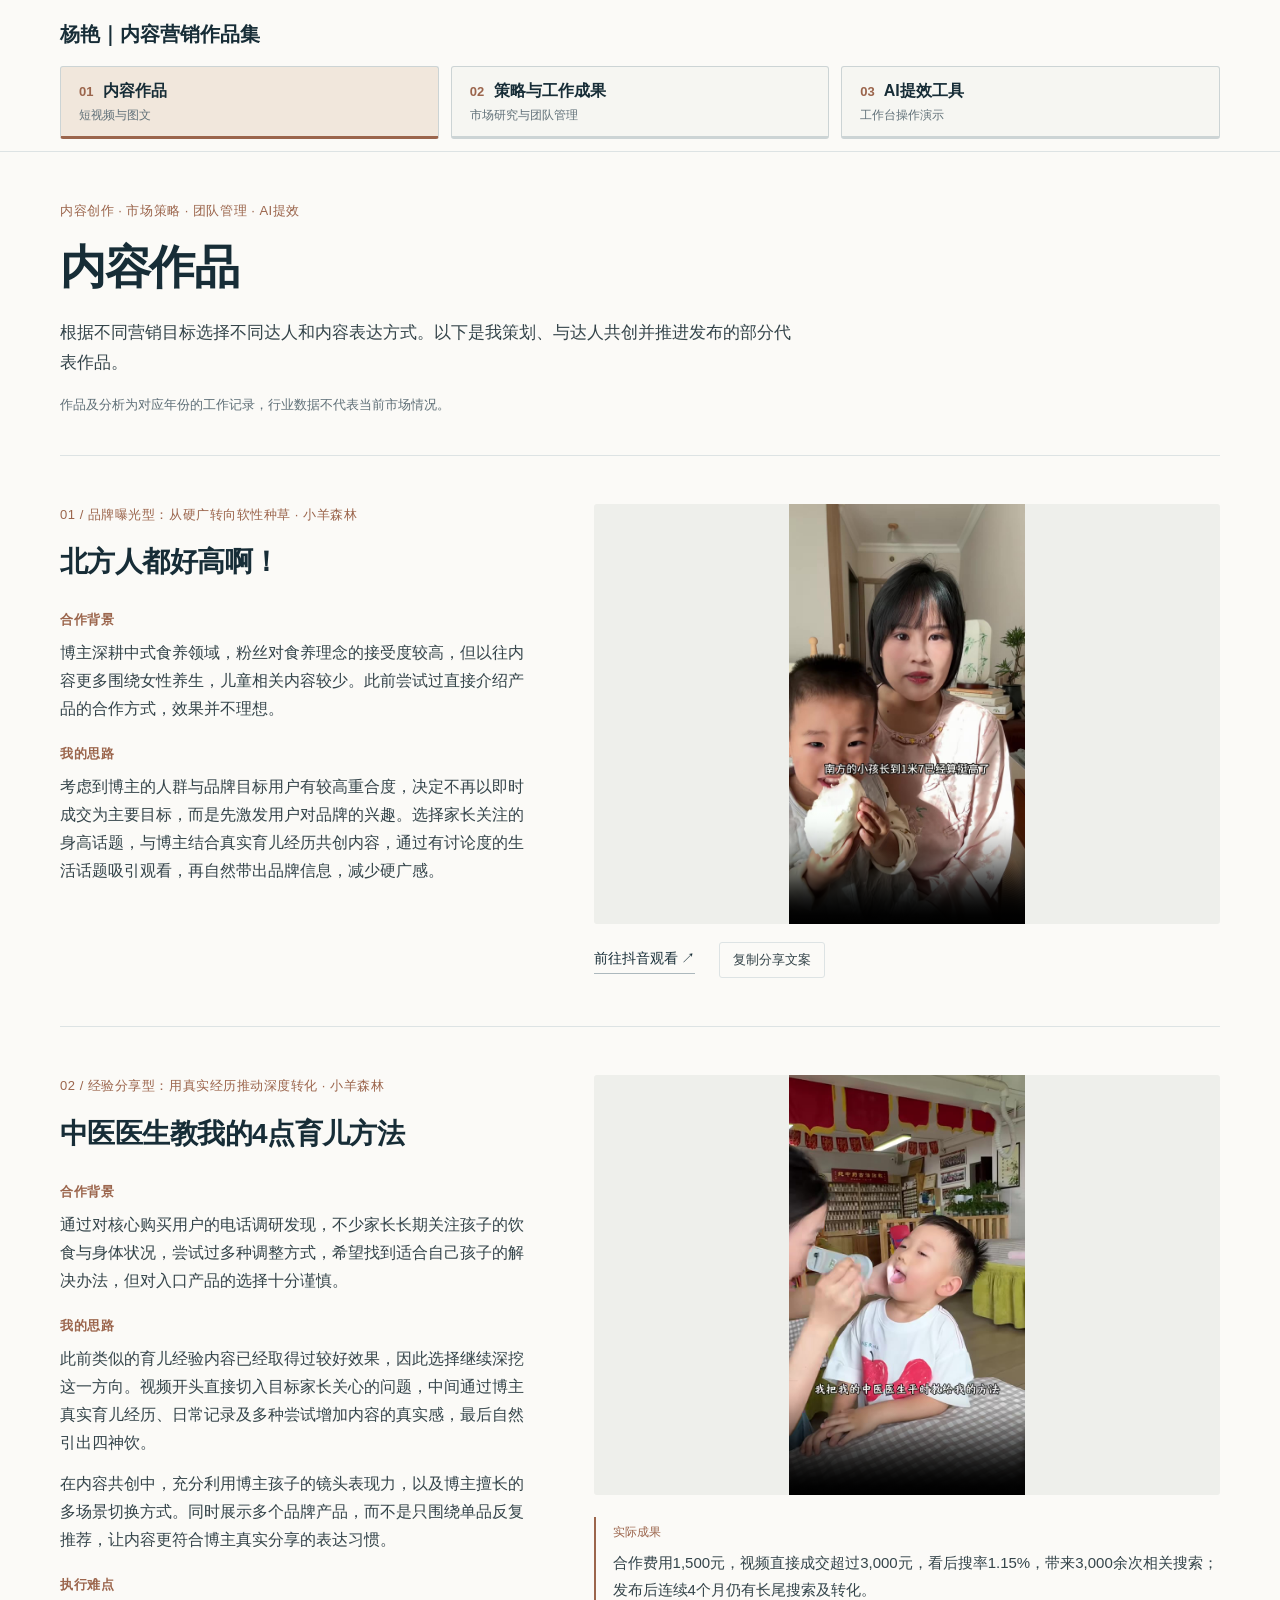
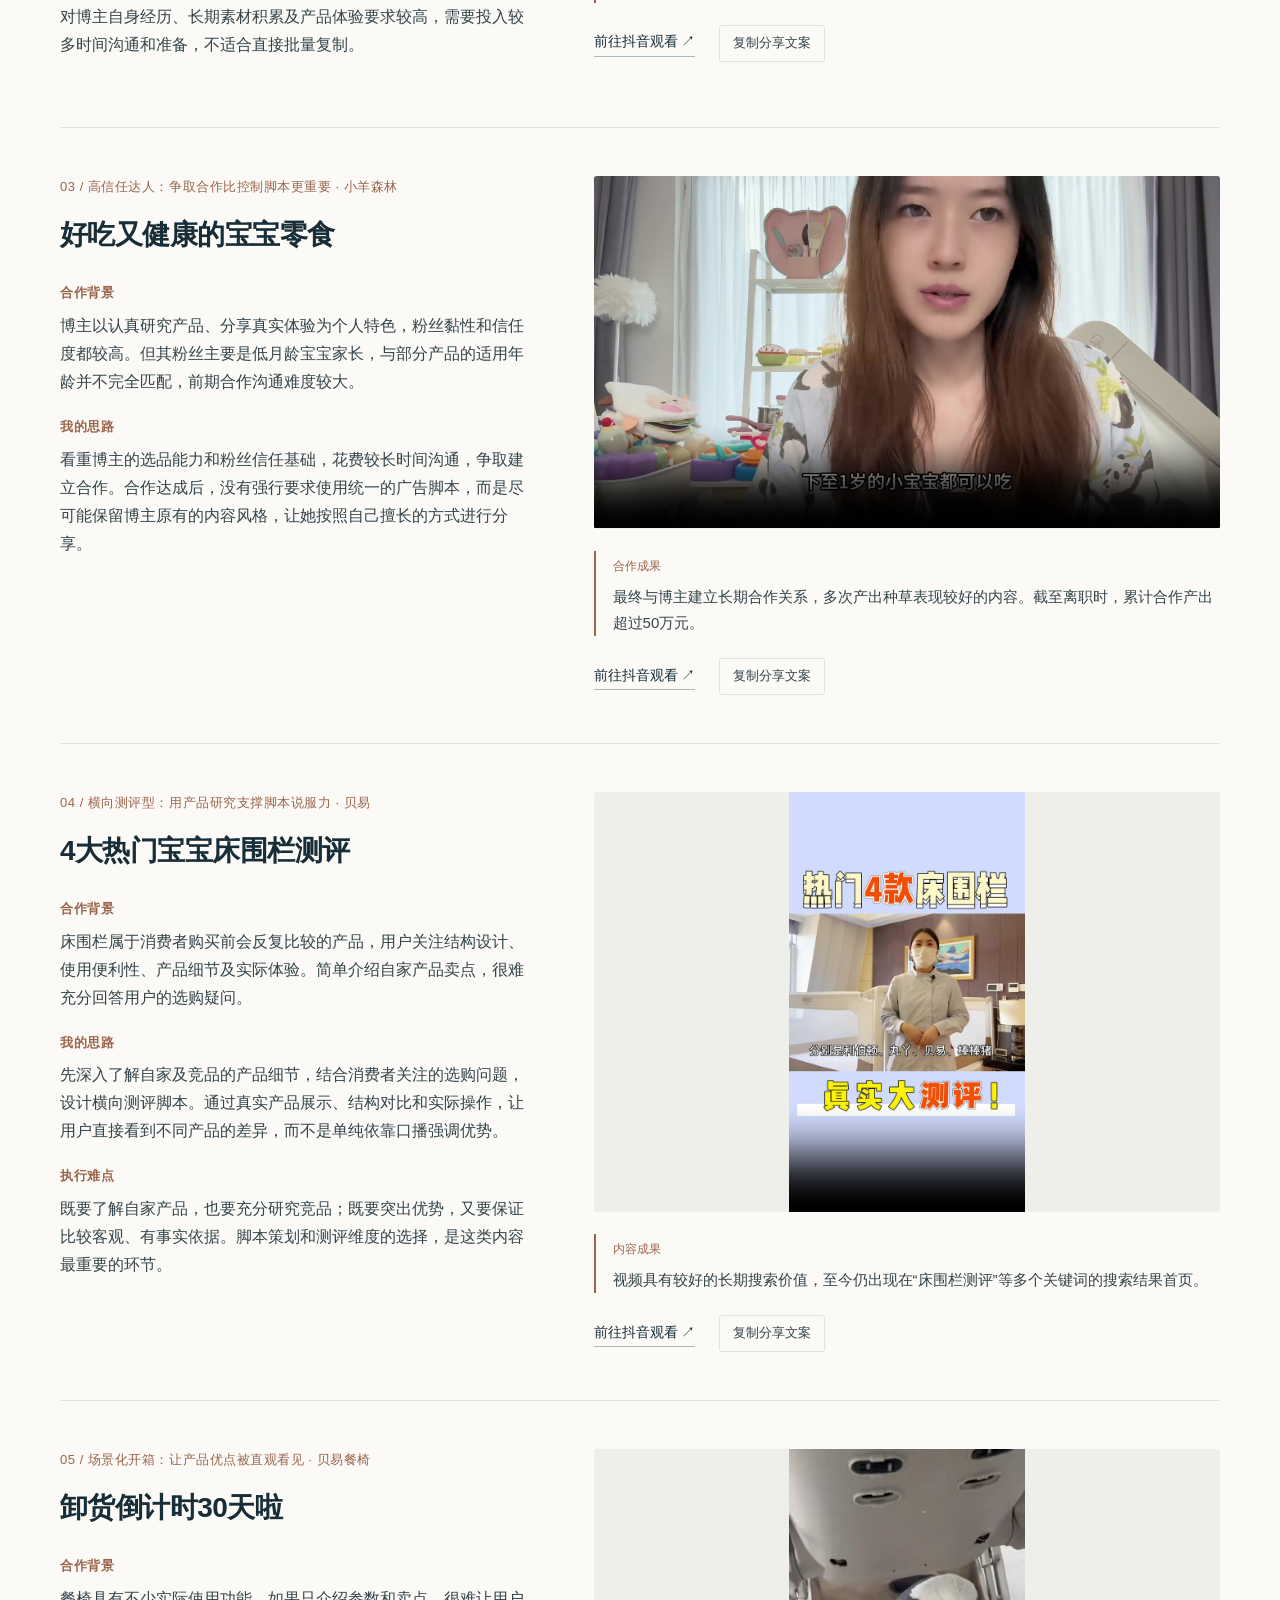
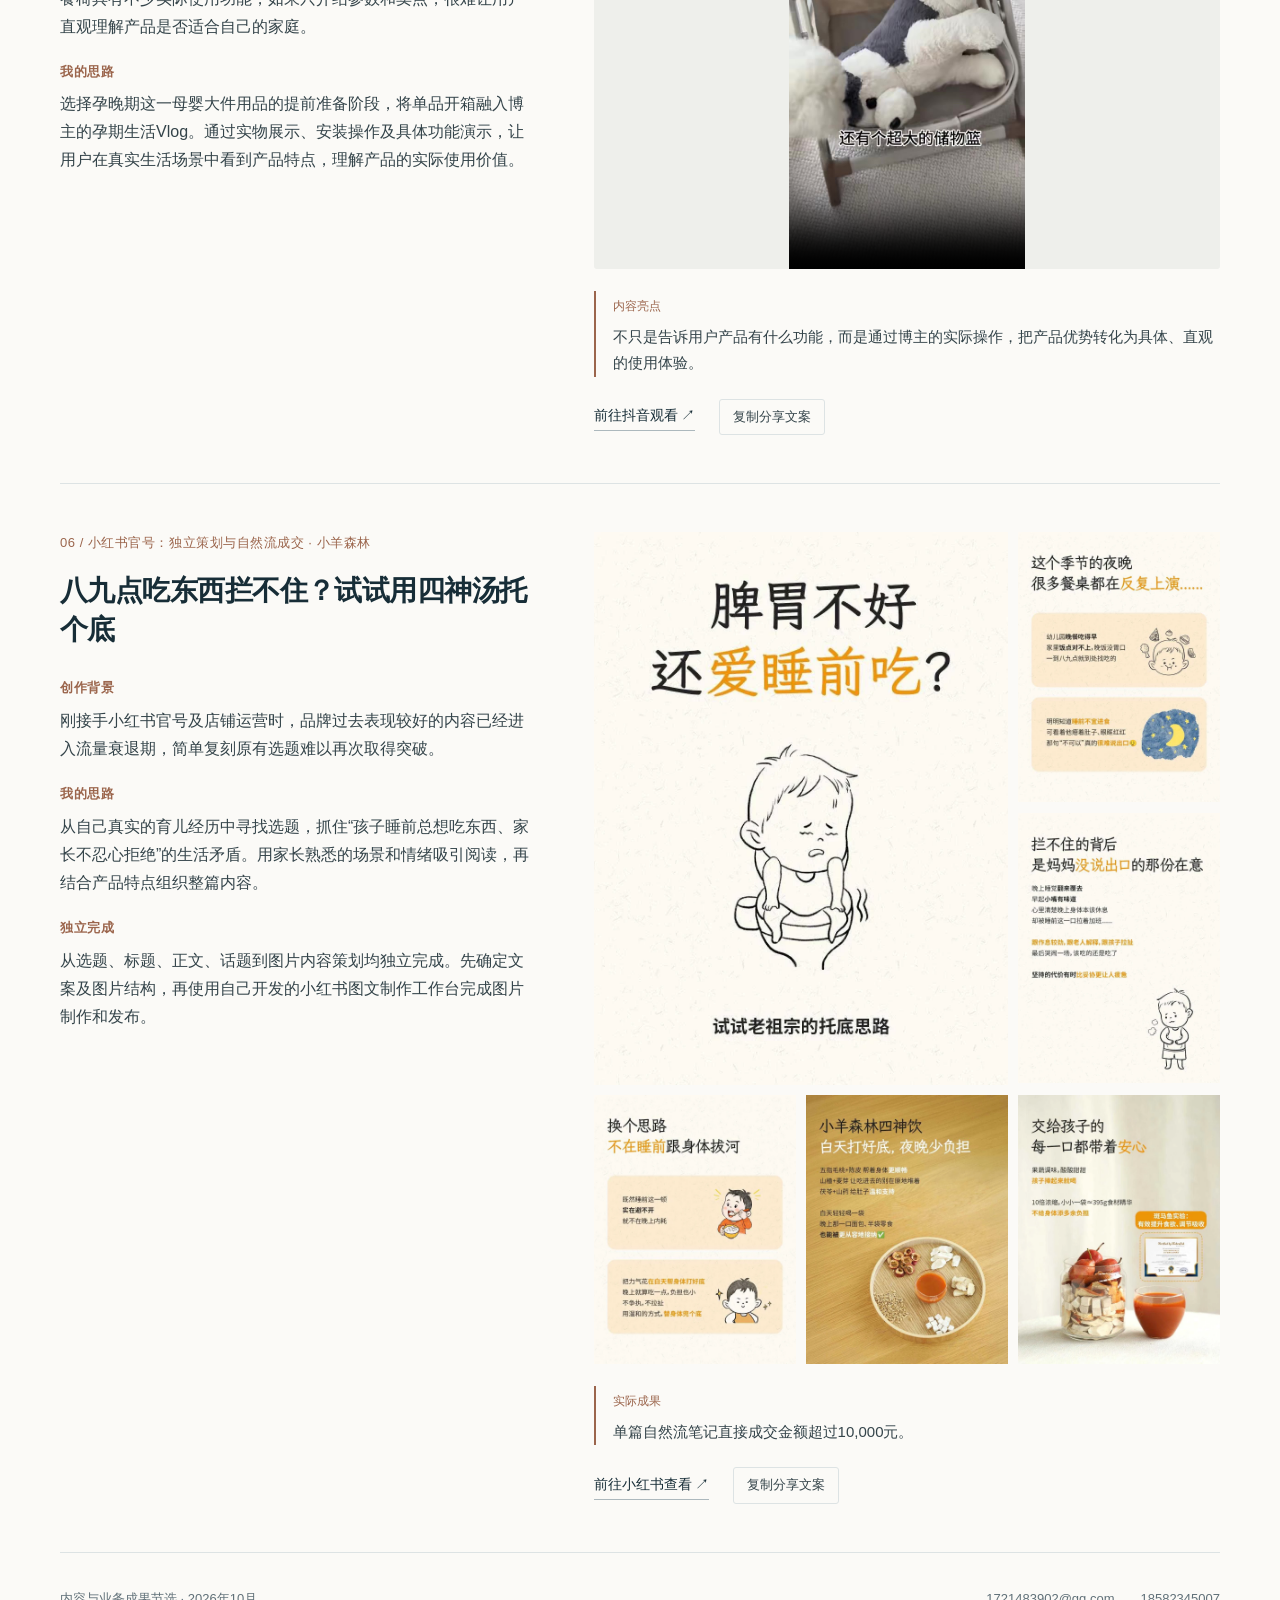
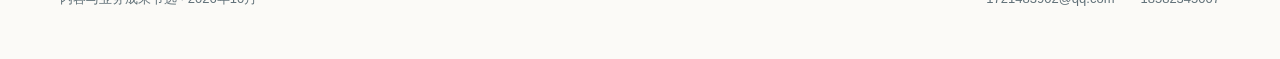
==== commit bac7bec4: "Copy approved platform share text with clipboard fallback" ====
--- a/index.html
+++ b/index.html
@@ -1 +1 @@
-<!doctype html><html lang="zh-CN"><head><meta charset="utf-8"><meta name="viewport" content="width=device-width,initial-scale=1"><meta name="description" content="真实工作作品与项目节选。以内容创意、业务判断和实际交付物为核心。"><title>内容作品 · 杨艳｜内容营销作品集</title><link rel="stylesheet" href="styles.css"><script src="site.js" defer></script></head><body><a class="skip" href="#main">跳至正文</a><header><div class="header-inner"><a class="identity" href="index.html">杨艳｜内容营销作品集</a><nav aria-label="作品集导航"><a href="index.html" aria-current="page"><span class="nav-title"><span class="nav-number">01</span> 内容作品</span><span class="nav-description">短视频与图文</span></a><a href="strategy.html"><span class="nav-title"><span class="nav-number">02</span> 策略与工作成果</span><span class="nav-description">市场研究与团队管理</span></a><a href="tools.html"><span class="nav-title"><span class="nav-number">03</span> AI提效工具</span><span class="nav-description">工作台操作演示</span></a></nav></div></header><main id="main"><section class="intro"><p class="eyebrow">内容创作 · 市场策略 · 团队管理 · AI提效</p><h1>内容作品</h1><p class="lead">根据不同营销目标选择不同达人和内容表达方式。以下是我策划、与达人共创并推进发布的部分代表作品。</p><p class="page-notice">作品及分析为对应年份的工作记录，行业数据不代表当前市场情况。</p></section><article class="work-row" id="work01"><div class="copy"><p class="eyebrow">01 / 品牌曝光型：从硬广转向软性种草 · 小羊森林</p><h2>北方人都好高啊！</h2><div class="detail"><h3>合作背景</h3><p>博主深耕中式食养领域，粉丝对食养理念的接受度较高，但以往内容更多围绕女性养生，儿童相关内容较少。此前尝试过直接介绍产品的合作方式，效果并不理想。</p></div><div class="detail"><h3>我的思路</h3><p>考虑到博主的人群与品牌目标用户有较高重合度，决定不再以即时成交为主要目标，而是先激发用户对品牌的兴趣。选择家长关注的身高话题，与博主结合真实育儿经历共创内容，通过有讨论度的生活话题吸引观看，再自然带出品牌信息，减少硬广感。</p></div></div><div class="media-column"><div class="video-stage"><video controls playsinline preload="none" poster="assets/images/work-01-brand-exposure.jpg" aria-label="北方人都好高啊！"><source src="assets/videos/work-01-brand-exposure.mp4" type="video/mp4">您的浏览器暂不支持视频播放。<a href="assets/videos/work-01-brand-exposure.mp4">打开视频文件</a></video></div><div class="actions"><a href="https://v.douyin.com/a784eF7vABQ/" target="_blank" rel="noopener noreferrer">前往抖音观看 <span aria-hidden="true">↗</span></a><button type="button" data-copy="https://v.douyin.com/a784eF7vABQ/">复制链接</button></div></div></article><article class="work-row" id="work02"><div class="copy"><p class="eyebrow">02 / 经验分享型：用真实经历推动深度转化 · 小羊森林</p><h2>中医医生教我的4点育儿方法</h2><div class="detail"><h3>合作背景</h3><p>通过对核心购买用户的电话调研发现，不少家长长期关注孩子的饮食与身体状况，尝试过多种调整方式，希望找到适合自己孩子的解决办法，但对入口产品的选择十分谨慎。</p></div><div class="detail"><h3>我的思路</h3><p>此前类似的育儿经验内容已经取得过较好效果，因此选择继续深挖这一方向。视频开头直接切入目标家长关心的问题，中间通过博主真实育儿经历、日常记录及多种尝试增加内容的真实感，最后自然引出四神饮。</p><p>在内容共创中，充分利用博主孩子的镜头表现力，以及博主擅长的多场景切换方式。同时展示多个品牌产品，而不是只围绕单品反复推荐，让内容更符合博主真实分享的表达习惯。</p></div><div class="detail"><h3>执行难点</h3><p>对博主自身经历、长期素材积累及产品体验要求较高，需要投入较多时间沟通和准备，不适合直接批量复制。</p></div></div><div class="media-column"><div class="video-stage"><video controls playsinline preload="none" poster="assets/images/work-02-parenting-story.jpg" aria-label="中医医生教我的4点育儿方法"><source src="assets/videos/work-02-parenting-story.mp4" type="video/mp4">您的浏览器暂不支持视频播放。<a href="assets/videos/work-02-parenting-story.mp4">打开视频文件</a></video></div><div class="outcome"><span>实际成果</span><p>合作费用1,500元，视频直接成交超过3,000元，看后搜率1.15%，带来3,000余次相关搜索；发布后连续4个月仍有长尾搜索及转化。</p></div><div class="actions"><a href="https://v.douyin.com/eq1MGQmRKKE/" target="_blank" rel="noopener noreferrer">前往抖音观看 <span aria-hidden="true">↗</span></a><button type="button" data-copy="https://v.douyin.com/eq1MGQmRKKE/">复制链接</button></div></div></article><article class="work-row" id="work03"><div class="copy"><p class="eyebrow">03 / 高信任达人：争取合作比控制脚本更重要 · 小羊森林</p><h2>好吃又健康的宝宝零食</h2><div class="detail"><h3>合作背景</h3><p>博主以认真研究产品、分享真实体验为个人特色，粉丝黏性和信任度都较高。但其粉丝主要是低月龄宝宝家长，与部分产品的适用年龄并不完全匹配，前期合作沟通难度较大。</p></div><div class="detail"><h3>我的思路</h3><p>看重博主的选品能力和粉丝信任基础，花费较长时间沟通，争取建立合作。合作达成后，没有强行要求使用统一的广告脚本，而是尽可能保留博主原有的内容风格，让她按照自己擅长的方式进行分享。</p></div></div><div class="media-column"><div class="video-stage"><video controls playsinline preload="none" poster="assets/images/work-03-baby-snack.jpg" aria-label="好吃又健康的宝宝零食"><source src="assets/videos/work-03-baby-snack.mp4" type="video/mp4">您的浏览器暂不支持视频播放。<a href="assets/videos/work-03-baby-snack.mp4">打开视频文件</a></video></div><div class="outcome"><span>合作成果</span><p>最终与博主建立长期合作关系，多次产出种草表现较好的内容。截至离职时，累计合作产出超过50万元。</p></div><div class="actions"><a href="https://v.douyin.com/NYbUV2eJwhU/" target="_blank" rel="noopener noreferrer">前往抖音观看 <span aria-hidden="true">↗</span></a><button type="button" data-copy="https://v.douyin.com/NYbUV2eJwhU/">复制链接</button></div></div></article><article class="work-row" id="work04"><div class="copy"><p class="eyebrow">04 / 横向测评型：用产品研究支撑脚本说服力 · 贝易</p><h2>4大热门宝宝床围栏测评</h2><div class="detail"><h3>合作背景</h3><p>床围栏属于消费者购买前会反复比较的产品，用户关注结构设计、使用便利性、产品细节及实际体验。简单介绍自家产品卖点，很难充分回答用户的选购疑问。</p></div><div class="detail"><h3>我的思路</h3><p>先深入了解自家及竞品的产品细节，结合消费者关注的选购问题，设计横向测评脚本。通过真实产品展示、结构对比和实际操作，让用户直接看到不同产品的差异，而不是单纯依靠口播强调优势。</p></div><div class="detail"><h3>执行难点</h3><p>既要了解自家产品，也要充分研究竞品；既要突出优势，又要保证比较客观、有事实依据。脚本策划和测评维度的选择，是这类内容最重要的环节。</p></div></div><div class="media-column"><div class="video-stage"><video controls playsinline preload="none" poster="assets/images/work-04-bedrail-review.jpg" aria-label="4大热门宝宝床围栏测评"><source src="assets/videos/work-04-bedrail-review.mp4" type="video/mp4">您的浏览器暂不支持视频播放。<a href="assets/videos/work-04-bedrail-review.mp4">打开视频文件</a></video></div><div class="outcome"><span>内容成果</span><p>视频具有较好的长期搜索价值，至今仍出现在“床围栏测评”等多个关键词的搜索结果首页。</p></div><div class="actions"><a href="https://v.douyin.com/OpYE40uBNO8/" target="_blank" rel="noopener noreferrer">前往抖音观看 <span aria-hidden="true">↗</span></a><button type="button" data-copy="https://v.douyin.com/OpYE40uBNO8/">复制链接</button></div></div></article><article class="work-row" id="work05"><div class="copy"><p class="eyebrow">05 / 场景化开箱：让产品优点被直观看见 · 贝易餐椅</p><h2>卸货倒计时30天啦</h2><div class="detail"><h3>合作背景</h3><p>餐椅具有不少实际使用功能，如果只介绍参数和卖点，很难让用户直观理解产品是否适合自己的家庭。</p></div><div class="detail"><h3>我的思路</h3><p>选择孕晚期这一母婴大件用品的提前准备阶段，将单品开箱融入博主的孕期生活Vlog。通过实物展示、安装操作及具体功能演示，让用户在真实生活场景中看到产品特点，理解产品的实际使用价值。</p></div></div><div class="media-column"><div class="video-stage"><video controls playsinline preload="none" poster="assets/images/work-05-highchair-unboxing.jpg" aria-label="卸货倒计时30天啦"><source src="assets/videos/work-05-highchair-unboxing.mp4" type="video/mp4">您的浏览器暂不支持视频播放。<a href="assets/videos/work-05-highchair-unboxing.mp4">打开视频文件</a></video></div><div class="outcome"><span>内容亮点</span><p>不只是告诉用户产品有什么功能，而是通过博主的实际操作，把产品优势转化为具体、直观的使用体验。</p></div><div class="actions"><a href="https://v.douyin.com/gIthci0814w/" target="_blank" rel="noopener noreferrer">前往抖音观看 <span aria-hidden="true">↗</span></a><button type="button" data-copy="https://v.douyin.com/gIthci0814w/">复制链接</button></div></div></article><article class="work-row" id="work06"><div class="copy"><p class="eyebrow">06 / 小红书官号：独立策划与自然流成交 · 小羊森林</p><h2>八九点吃东西拦不住？试试用四神汤托个底</h2><div class="detail"><h3>创作背景</h3><p>刚接手小红书官号及店铺运营时，品牌过去表现较好的内容已经进入流量衰退期，简单复刻原有选题难以再次取得突破。</p></div><div class="detail"><h3>我的思路</h3><p>从自己真实的育儿经历中寻找选题，抓住“孩子睡前总想吃东西、家长不忍心拒绝”的生活矛盾。用家长熟悉的场景和情绪吸引阅读，再结合产品特点组织整篇内容。</p></div><div class="detail"><h3>独立完成</h3><p>从选题、标题、正文、话题到图片内容策划均独立完成。先确定文案及图片结构，再使用自己开发的小红书图文制作工作台完成图片制作和发布。</p></div></div><div class="media-column"><div class="gallery"><a href="assets/images/red-note-01.webp" target="_blank" rel="noopener noreferrer"><img src="assets/images/red-note-01.webp" alt="八九点吃东西拦不住？试试用四神汤托个底 — 原始笔记第1张" loading="lazy"></a><a href="assets/images/red-note-02.webp" target="_blank" rel="noopener noreferrer"><img src="assets/images/red-note-02.webp" alt="八九点吃东西拦不住？试试用四神汤托个底 — 原始笔记第2张" loading="lazy"></a><a href="assets/images/red-note-03.webp" target="_blank" rel="noopener noreferrer"><img src="assets/images/red-note-03.webp" alt="八九点吃东西拦不住？试试用四神汤托个底 — 原始笔记第3张" loading="lazy"></a><a href="assets/images/red-note-04.webp" target="_blank" rel="noopener noreferrer"><img src="assets/images/red-note-04.webp" alt="八九点吃东西拦不住？试试用四神汤托个底 — 原始笔记第4张" loading="lazy"></a><a href="assets/images/red-note-05.webp" target="_blank" rel="noopener noreferrer"><img src="assets/images/red-note-05.webp" alt="八九点吃东西拦不住？试试用四神汤托个底 — 原始笔记第5张" loading="lazy"></a><a href="assets/images/red-note-06.webp" target="_blank" rel="noopener noreferrer"><img src="assets/images/red-note-06.webp" alt="八九点吃东西拦不住？试试用四神汤托个底 — 原始笔记第6张" loading="lazy"></a></div><div class="outcome"><span>实际成果</span><p>单篇自然流笔记直接成交金额超过10,000元。</p></div><div class="actions"><a href="https://xhslink.cn/o/6RS2X3f2NSk" target="_blank" rel="noopener noreferrer">前往小红书查看 <span aria-hidden="true">↗</span></a><button type="button" data-copy="https://xhslink.cn/o/6RS2X3f2NSk">复制链接</button></div></div></article></main><footer><p>内容与业务成果节选 · 2026年10月</p><div><a href="mailto:1721483902@qq.com">1721483902@qq.com</a><a href="tel:18582345007">18582345007</a></div></footer><dialog id="copy-dialog"><form method="dialog"><h2>复制原始链接</h2><p>请选中下方链接并复制。</p><input aria-label="原始链接" readonly><button>关闭</button></form></dialog><p class="toast" role="status" aria-live="polite"></p></body></html>+<!doctype html><html lang="zh-CN"><head><meta charset="utf-8"><meta name="viewport" content="width=device-width,initial-scale=1"><meta name="description" content="真实工作作品与项目节选。以内容创意、业务判断和实际交付物为核心。"><title>内容作品 · 杨艳｜内容营销作品集</title><link rel="stylesheet" href="styles.css"><script src="site.js" defer></script></head><body><a class="skip" href="#main">跳至正文</a><header><div class="header-inner"><a class="identity" href="index.html">杨艳｜内容营销作品集</a><nav aria-label="作品集导航"><a href="index.html" aria-current="page"><span class="nav-title"><span class="nav-number">01</span> 内容作品</span><span class="nav-description">短视频与图文</span></a><a href="strategy.html"><span class="nav-title"><span class="nav-number">02</span> 策略与工作成果</span><span class="nav-description">市场研究与团队管理</span></a><a href="tools.html"><span class="nav-title"><span class="nav-number">03</span> AI提效工具</span><span class="nav-description">工作台操作演示</span></a></nav></div></header><main id="main"><section class="intro"><p class="eyebrow">内容创作 · 市场策略 · 团队管理 · AI提效</p><h1>内容作品</h1><p class="lead">根据不同营销目标选择不同达人和内容表达方式。以下是我策划、与达人共创并推进发布的部分代表作品。</p><p class="page-notice">作品及分析为对应年份的工作记录，行业数据不代表当前市场情况。</p></section><article class="work-row" id="work01"><div class="copy"><p class="eyebrow">01 / 品牌曝光型：从硬广转向软性种草 · 小羊森林</p><h2>北方人都好高啊！</h2><div class="detail"><h3>合作背景</h3><p>博主深耕中式食养领域，粉丝对食养理念的接受度较高，但以往内容更多围绕女性养生，儿童相关内容较少。此前尝试过直接介绍产品的合作方式，效果并不理想。</p></div><div class="detail"><h3>我的思路</h3><p>考虑到博主的人群与品牌目标用户有较高重合度，决定不再以即时成交为主要目标，而是先激发用户对品牌的兴趣。选择家长关注的身高话题，与博主结合真实育儿经历共创内容，通过有讨论度的生活话题吸引观看，再自然带出品牌信息，减少硬广感。</p></div></div><div class="media-column"><div class="video-stage"><video controls playsinline preload="none" poster="assets/images/work-01-brand-exposure.jpg" aria-label="北方人都好高啊！"><source src="assets/videos/work-01-brand-exposure.mp4" type="video/mp4">您的浏览器暂不支持视频播放。<a href="assets/videos/work-01-brand-exposure.mp4">打开视频文件</a></video></div><div class="actions"><a href="https://v.douyin.com/a784eF7vABQ/" target="_blank" rel="noopener noreferrer">前往抖音观看 <span aria-hidden="true">↗</span></a><button type="button" data-copy="6.94 pQX:/ M@J.ip :2pm 10/17 北方人都好高啊！ # 小羊森林 https://v.douyin.com/dop14Bd7HRk/ 复制此链接，打开Dou音搜索，直接观看视频！" data-copy-kind="share">复制分享文案</button></div></div></article><article class="work-row" id="work02"><div class="copy"><p class="eyebrow">02 / 经验分享型：用真实经历推动深度转化 · 小羊森林</p><h2>中医医生教我的4点育儿方法</h2><div class="detail"><h3>合作背景</h3><p>通过对核心购买用户的电话调研发现，不少家长长期关注孩子的饮食与身体状况，尝试过多种调整方式，希望找到适合自己孩子的解决办法，但对入口产品的选择十分谨慎。</p></div><div class="detail"><h3>我的思路</h3><p>此前类似的育儿经验内容已经取得过较好效果，因此选择继续深挖这一方向。视频开头直接切入目标家长关心的问题，中间通过博主真实育儿经历、日常记录及多种尝试增加内容的真实感，最后自然引出四神饮。</p><p>在内容共创中，充分利用博主孩子的镜头表现力，以及博主擅长的多场景切换方式。同时展示多个品牌产品，而不是只围绕单品反复推荐，让内容更符合博主真实分享的表达习惯。</p></div><div class="detail"><h3>执行难点</h3><p>对博主自身经历、长期素材积累及产品体验要求较高，需要投入较多时间沟通和准备，不适合直接批量复制。</p></div></div><div class="media-column"><div class="video-stage"><video controls playsinline preload="none" poster="assets/images/work-02-parenting-story.jpg" aria-label="中医医生教我的4点育儿方法"><source src="assets/videos/work-02-parenting-story.mp4" type="video/mp4">您的浏览器暂不支持视频播放。<a href="assets/videos/work-02-parenting-story.mp4">打开视频文件</a></video></div><div class="outcome"><span>实际成果</span><p>合作费用1,500元，视频直接成交超过3,000元，看后搜率1.15%，带来3,000余次相关搜索；发布后连续4个月仍有长尾搜索及转化。</p></div><div class="actions"><a href="https://v.douyin.com/eq1MGQmRKKE/" target="_blank" rel="noopener noreferrer">前往抖音观看 <span aria-hidden="true">↗</span></a><button type="button" data-copy="0.00 iCH:/ 06/11 :5pm a@a.Nj 分享我的中医医生平时教给我的四点育儿方法，真的省心！ # 育儿经验分享 # 脾胃调理 # 中医养娃 # 宝妈分享# 小羊森林四神饮 https://v.douyin.com/RJ8L9xkbEBo/ 复制此链接，打开Dou音搜索，直接观看视频！" data-copy-kind="share">复制分享文案</button></div></div></article><article class="work-row" id="work03"><div class="copy"><p class="eyebrow">03 / 高信任达人：争取合作比控制脚本更重要 · 小羊森林</p><h2>好吃又健康的宝宝零食</h2><div class="detail"><h3>合作背景</h3><p>博主以认真研究产品、分享真实体验为个人特色，粉丝黏性和信任度都较高。但其粉丝主要是低月龄宝宝家长，与部分产品的适用年龄并不完全匹配，前期合作沟通难度较大。</p></div><div class="detail"><h3>我的思路</h3><p>看重博主的选品能力和粉丝信任基础，花费较长时间沟通，争取建立合作。合作达成后，没有强行要求使用统一的广告脚本，而是尽可能保留博主原有的内容风格，让她按照自己擅长的方式进行分享。</p></div></div><div class="media-column"><div class="video-stage"><video controls playsinline preload="none" poster="assets/images/work-03-baby-snack.jpg" aria-label="好吃又健康的宝宝零食"><source src="assets/videos/work-03-baby-snack.mp4" type="video/mp4">您的浏览器暂不支持视频播放。<a href="assets/videos/work-03-baby-snack.mp4">打开视频文件</a></video></div><div class="outcome"><span>合作成果</span><p>最终与博主建立长期合作关系，多次产出种草表现较好的内容。截至离职时，累计合作产出超过50万元。</p></div><div class="actions"><a href="https://v.douyin.com/NYbUV2eJwhU/" target="_blank" rel="noopener noreferrer">前往抖音观看 <span aria-hidden="true">↗</span></a><button type="button" data-copy="9.79 02/18 Z@M.JV :5pm Fus:/ 好吃又健康的宝宝零食 # 宝宝零食 # 宝宝爱吃 # 母婴好物 # 宝宝辅食 # 创作灵感 https://v.douyin.com/yK0h8_DhJvs/ 复制此链接，打开Dou音搜索，直接观看视频！" data-copy-kind="share">复制分享文案</button></div></div></article><article class="work-row" id="work04"><div class="copy"><p class="eyebrow">04 / 横向测评型：用产品研究支撑脚本说服力 · 贝易</p><h2>4大热门宝宝床围栏测评</h2><div class="detail"><h3>合作背景</h3><p>床围栏属于消费者购买前会反复比较的产品，用户关注结构设计、使用便利性、产品细节及实际体验。简单介绍自家产品卖点，很难充分回答用户的选购疑问。</p></div><div class="detail"><h3>我的思路</h3><p>先深入了解自家及竞品的产品细节，结合消费者关注的选购问题，设计横向测评脚本。通过真实产品展示、结构对比和实际操作，让用户直接看到不同产品的差异，而不是单纯依靠口播强调优势。</p></div><div class="detail"><h3>执行难点</h3><p>既要了解自家产品，也要充分研究竞品；既要突出优势，又要保证比较客观、有事实依据。脚本策划和测评维度的选择，是这类内容最重要的环节。</p></div></div><div class="media-column"><div class="video-stage"><video controls playsinline preload="none" poster="assets/images/work-04-bedrail-review.jpg" aria-label="4大热门宝宝床围栏测评"><source src="assets/videos/work-04-bedrail-review.mp4" type="video/mp4">您的浏览器暂不支持视频播放。<a href="assets/videos/work-04-bedrail-review.mp4">打开视频文件</a></video></div><div class="outcome"><span>内容成果</span><p>视频具有较好的长期搜索价值，至今仍出现在“床围栏测评”等多个关键词的搜索结果首页。</p></div><div class="actions"><a href="https://v.douyin.com/OpYE40uBNO8/" target="_blank" rel="noopener noreferrer">前往抖音观看 <span aria-hidden="true">↗</span></a><button type="button" data-copy="2.05 aaa:/ W@m.dA :5pm 05/16 4大热门宝宝床围栏测评‼️真实不踩雷🙆# 床围栏 # 母婴好物 # 床围栏推荐 # 婴儿安全 https://v.douyin.com/x90G0TycrvY/ 复制此链接，打开Dou音搜索，直接观看视频！" data-copy-kind="share">复制分享文案</button></div></div></article><article class="work-row" id="work05"><div class="copy"><p class="eyebrow">05 / 场景化开箱：让产品优点被直观看见 · 贝易餐椅</p><h2>卸货倒计时30天啦</h2><div class="detail"><h3>合作背景</h3><p>餐椅具有不少实际使用功能，如果只介绍参数和卖点，很难让用户直观理解产品是否适合自己的家庭。</p></div><div class="detail"><h3>我的思路</h3><p>选择孕晚期这一母婴大件用品的提前准备阶段，将单品开箱融入博主的孕期生活Vlog。通过实物展示、安装操作及具体功能演示，让用户在真实生活场景中看到产品特点，理解产品的实际使用价值。</p></div></div><div class="media-column"><div class="video-stage"><video controls playsinline preload="none" poster="assets/images/work-05-highchair-unboxing.jpg" aria-label="卸货倒计时30天啦"><source src="assets/videos/work-05-highchair-unboxing.mp4" type="video/mp4">您的浏览器暂不支持视频播放。<a href="assets/videos/work-05-highchair-unboxing.mp4">打开视频文件</a></video></div><div class="outcome"><span>内容亮点</span><p>不只是告诉用户产品有什么功能，而是通过博主的实际操作，把产品优势转化为具体、直观的使用体验。</p></div><div class="actions"><a href="https://v.douyin.com/gIthci0814w/" target="_blank" rel="noopener noreferrer">前往抖音观看 <span aria-hidden="true">↗</span></a><button type="button" data-copy="0.28 10/29 e@O.xS :5pm SyG:/ 卸货倒计时30天啦# 孕期vlog # 生活vlog日常记录 # 卸货倒计时 # 小孕妇的生活 https://v.douyin.com/q1b4KyH0KoQ/ 复制此链接，打开Dou音搜索，直接观看视频！" data-copy-kind="share">复制分享文案</button></div></div></article><article class="work-row" id="work06"><div class="copy"><p class="eyebrow">06 / 小红书官号：独立策划与自然流成交 · 小羊森林</p><h2>八九点吃东西拦不住？试试用四神汤托个底</h2><div class="detail"><h3>创作背景</h3><p>刚接手小红书官号及店铺运营时，品牌过去表现较好的内容已经进入流量衰退期，简单复刻原有选题难以再次取得突破。</p></div><div class="detail"><h3>我的思路</h3><p>从自己真实的育儿经历中寻找选题，抓住“孩子睡前总想吃东西、家长不忍心拒绝”的生活矛盾。用家长熟悉的场景和情绪吸引阅读，再结合产品特点组织整篇内容。</p></div><div class="detail"><h3>独立完成</h3><p>从选题、标题、正文、话题到图片内容策划均独立完成。先确定文案及图片结构，再使用自己开发的小红书图文制作工作台完成图片制作和发布。</p></div></div><div class="media-column"><div class="gallery"><a href="assets/images/red-note-01.webp" target="_blank" rel="noopener noreferrer"><img src="assets/images/red-note-01.webp" alt="八九点吃东西拦不住？试试用四神汤托个底 — 原始笔记第1张" loading="lazy"></a><a href="assets/images/red-note-02.webp" target="_blank" rel="noopener noreferrer"><img src="assets/images/red-note-02.webp" alt="八九点吃东西拦不住？试试用四神汤托个底 — 原始笔记第2张" loading="lazy"></a><a href="assets/images/red-note-03.webp" target="_blank" rel="noopener noreferrer"><img src="assets/images/red-note-03.webp" alt="八九点吃东西拦不住？试试用四神汤托个底 — 原始笔记第3张" loading="lazy"></a><a href="assets/images/red-note-04.webp" target="_blank" rel="noopener noreferrer"><img src="assets/images/red-note-04.webp" alt="八九点吃东西拦不住？试试用四神汤托个底 — 原始笔记第4张" loading="lazy"></a><a href="assets/images/red-note-05.webp" target="_blank" rel="noopener noreferrer"><img src="assets/images/red-note-05.webp" alt="八九点吃东西拦不住？试试用四神汤托个底 — 原始笔记第5张" loading="lazy"></a><a href="assets/images/red-note-06.webp" target="_blank" rel="noopener noreferrer"><img src="assets/images/red-note-06.webp" alt="八九点吃东西拦不住？试试用四神汤托个底 — 原始笔记第6张" loading="lazy"></a></div><div class="outcome"><span>实际成果</span><p>单篇自然流笔记直接成交金额超过10,000元。</p></div><div class="actions"><a href="https://xhslink.cn/o/6RS2X3f2NSk" target="_blank" rel="noopener noreferrer">前往小红书查看 <span aria-hidden="true">↗</span></a><button type="button" data-copy="29 【八九点吃东西拦不住？试试用四神汤托个底 - 小羊森林 | 小红书 - 你的生活兴趣社区】 😆 NUPVtOHMyv0pcKH 😆 https://www.xiaohongshu.com/discovery/item/69e9c52e0000000023006fbd?source=webshare&amp;xhsshare=pc_web&amp;xsec_token=CBXp93QgZo5dY23FdKlZYkv2zywUwx7CLcXyk3GOMFkrQ=&amp;xsec_source=pc_share" data-copy-kind="share">复制分享文案</button></div></div></article></main><footer><p>内容与业务成果节选 · 2026年10月</p><div><a href="mailto:1721483902@qq.com">1721483902@qq.com</a><a href="tel:18582345007">18582345007</a></div></footer><dialog id="copy-dialog"><form method="dialog"><h2>手动复制</h2><p>自动复制失败，请选中下方文本，使用系统复制操作。</p><textarea aria-label="待复制文本" rows="6" style="width:100%;font:inherit" readonly></textarea><button>关闭</button></form></dialog><p class="toast" role="status" aria-live="polite"></p></body></html>
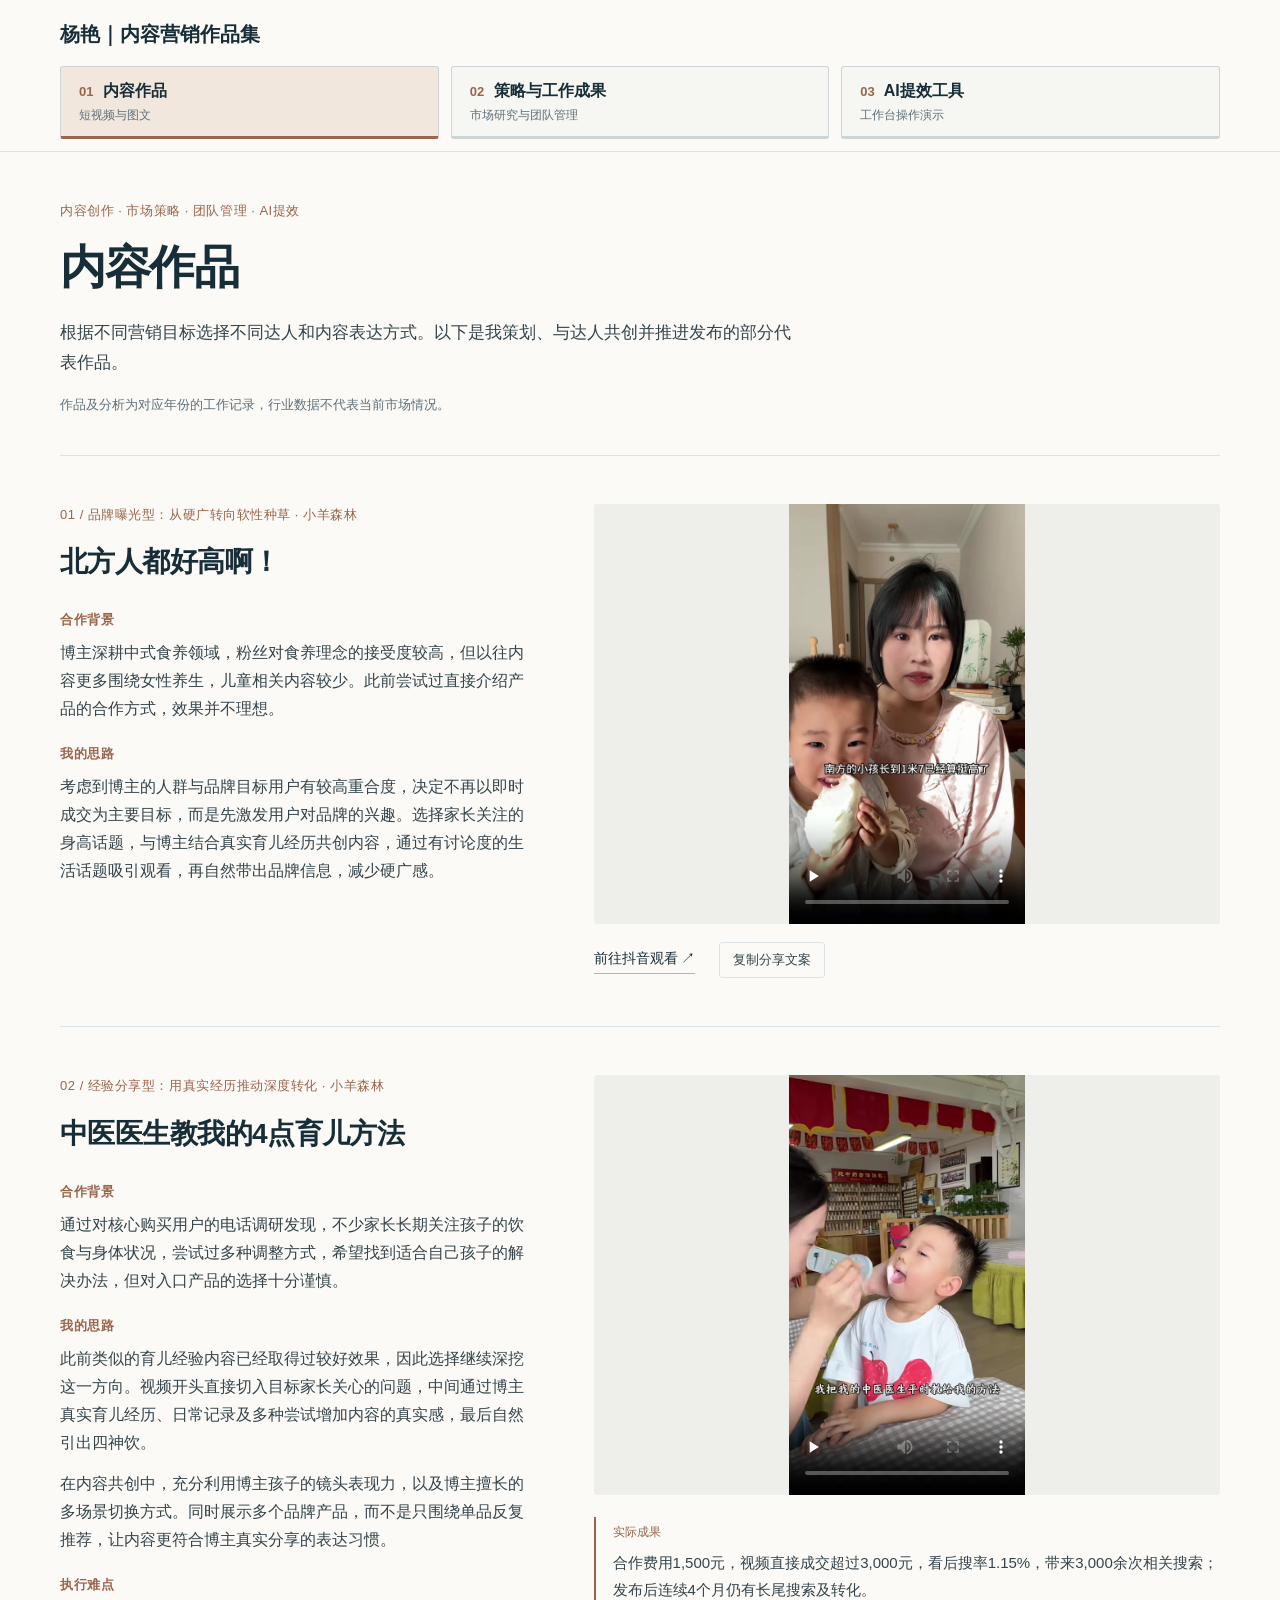
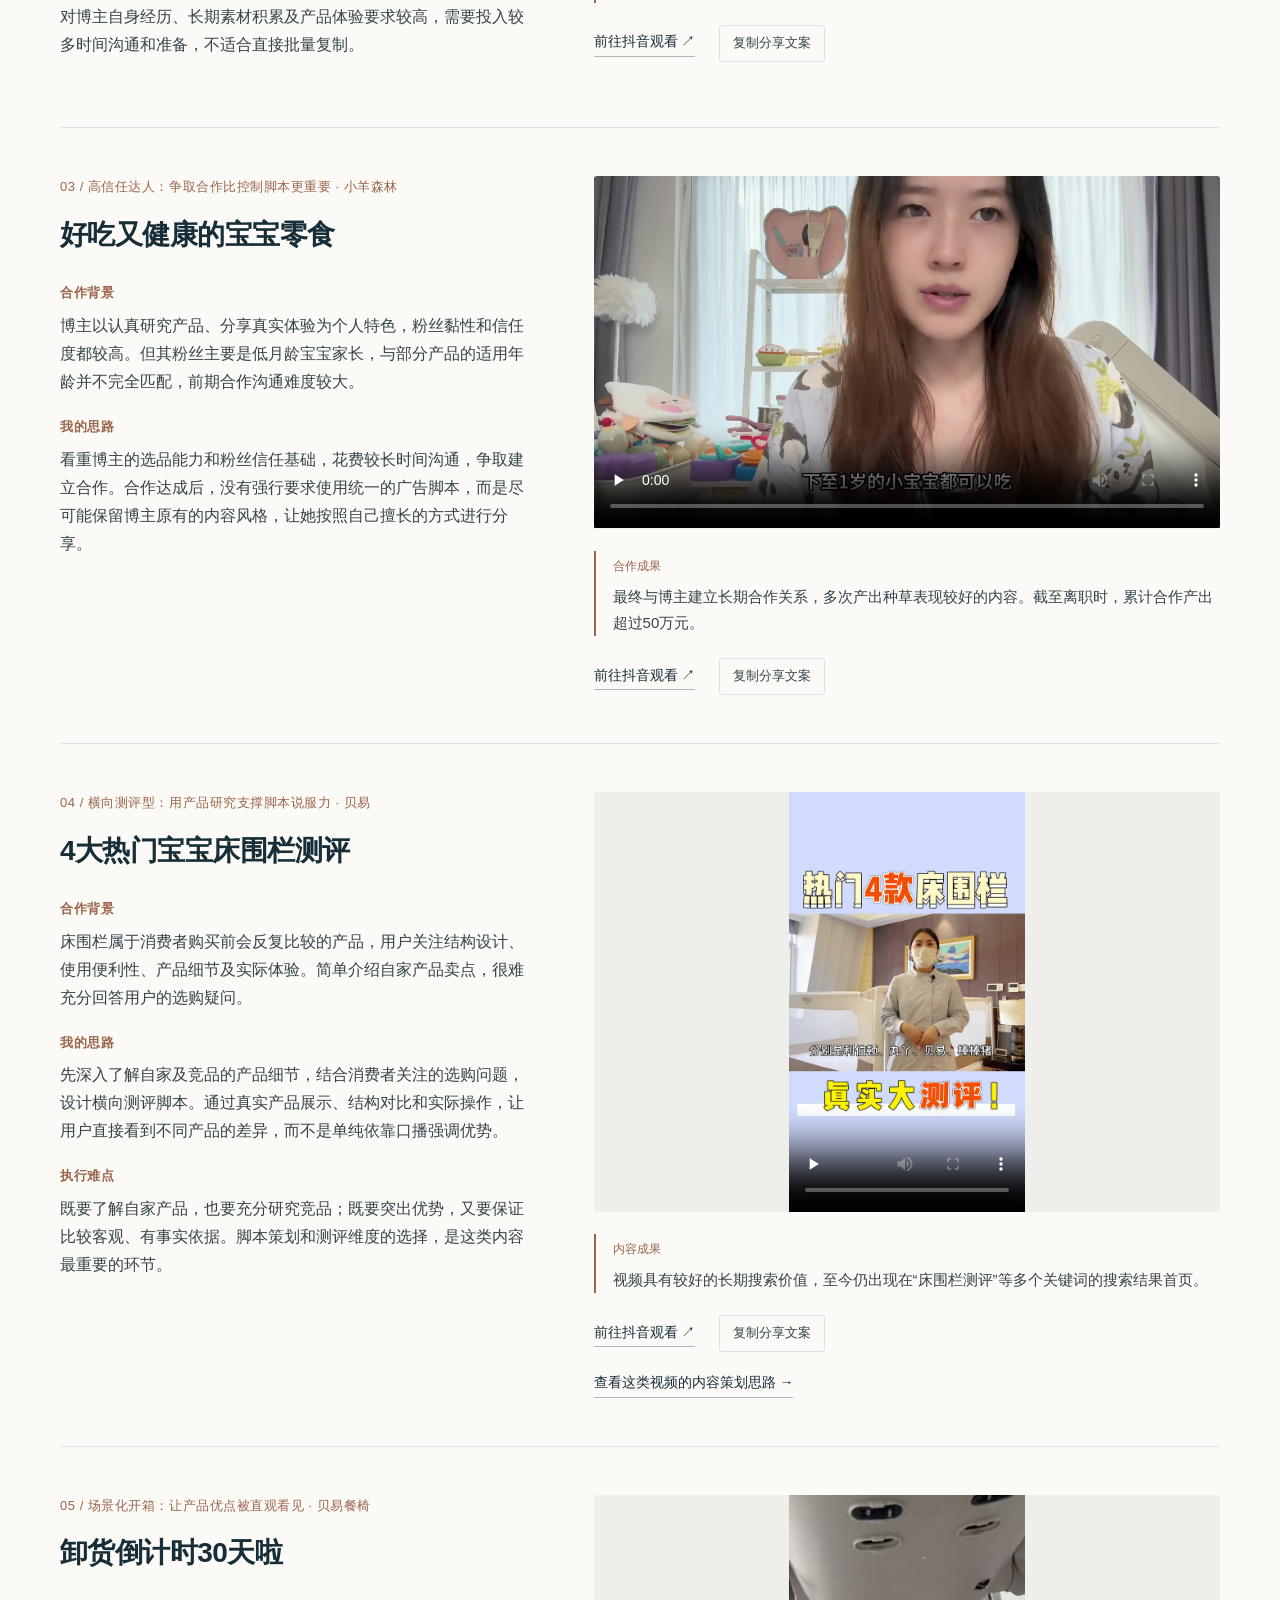
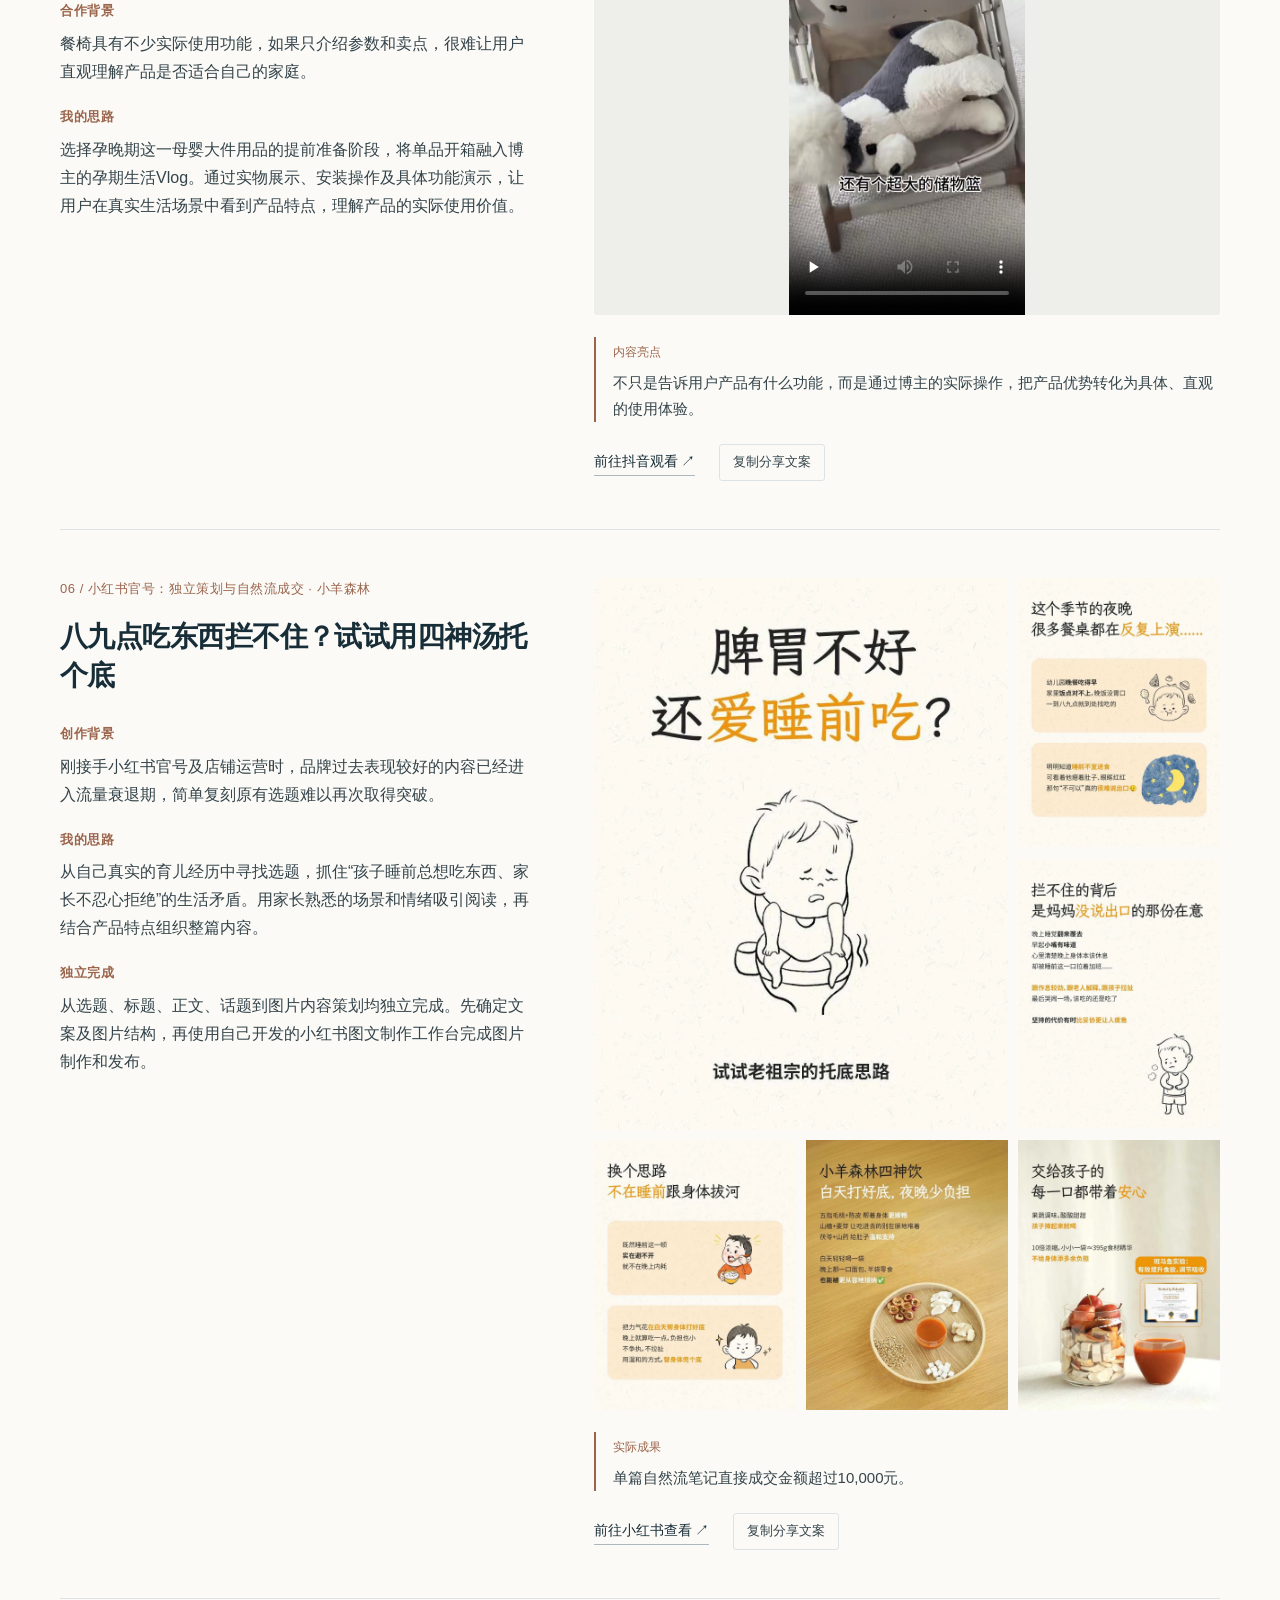
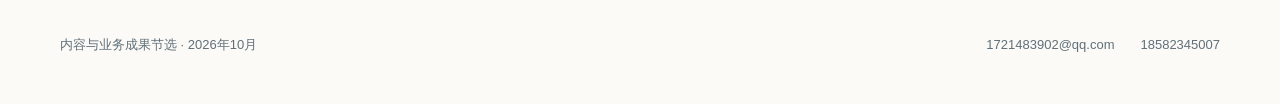
==== commit 180fa49d: "Add approved Beiyi research and operating work with original documents" ====
--- a/index.html
+++ b/index.html
@@ -1 +1 @@
-<!doctype html><html lang="zh-CN"><head><meta charset="utf-8"><meta name="viewport" content="width=device-width,initial-scale=1"><meta name="description" content="真实工作作品与项目节选。以内容创意、业务判断和实际交付物为核心。"><title>内容作品 · 杨艳｜内容营销作品集</title><link rel="stylesheet" href="styles.css"><script src="site.js" defer></script></head><body><a class="skip" href="#main">跳至正文</a><header><div class="header-inner"><a class="identity" href="index.html">杨艳｜内容营销作品集</a><nav aria-label="作品集导航"><a href="index.html" aria-current="page"><span class="nav-title"><span class="nav-number">01</span> 内容作品</span><span class="nav-description">短视频与图文</span></a><a href="strategy.html"><span class="nav-title"><span class="nav-number">02</span> 策略与工作成果</span><span class="nav-description">市场研究与团队管理</span></a><a href="tools.html"><span class="nav-title"><span class="nav-number">03</span> AI提效工具</span><span class="nav-description">工作台操作演示</span></a></nav></div></header><main id="main"><section class="intro"><p class="eyebrow">内容创作 · 市场策略 · 团队管理 · AI提效</p><h1>内容作品</h1><p class="lead">根据不同营销目标选择不同达人和内容表达方式。以下是我策划、与达人共创并推进发布的部分代表作品。</p><p class="page-notice">作品及分析为对应年份的工作记录，行业数据不代表当前市场情况。</p></section><article class="work-row" id="work01"><div class="copy"><p class="eyebrow">01 / 品牌曝光型：从硬广转向软性种草 · 小羊森林</p><h2>北方人都好高啊！</h2><div class="detail"><h3>合作背景</h3><p>博主深耕中式食养领域，粉丝对食养理念的接受度较高，但以往内容更多围绕女性养生，儿童相关内容较少。此前尝试过直接介绍产品的合作方式，效果并不理想。</p></div><div class="detail"><h3>我的思路</h3><p>考虑到博主的人群与品牌目标用户有较高重合度，决定不再以即时成交为主要目标，而是先激发用户对品牌的兴趣。选择家长关注的身高话题，与博主结合真实育儿经历共创内容，通过有讨论度的生活话题吸引观看，再自然带出品牌信息，减少硬广感。</p></div></div><div class="media-column"><div class="video-stage"><video controls playsinline preload="none" poster="assets/images/work-01-brand-exposure.jpg" aria-label="北方人都好高啊！"><source src="assets/videos/work-01-brand-exposure.mp4" type="video/mp4">您的浏览器暂不支持视频播放。<a href="assets/videos/work-01-brand-exposure.mp4">打开视频文件</a></video></div><div class="actions"><a href="https://v.douyin.com/a784eF7vABQ/" target="_blank" rel="noopener noreferrer">前往抖音观看 <span aria-hidden="true">↗</span></a><button type="button" data-copy="6.94 pQX:/ M@J.ip :2pm 10/17 北方人都好高啊！ # 小羊森林 https://v.douyin.com/dop14Bd7HRk/ 复制此链接，打开Dou音搜索，直接观看视频！" data-copy-kind="share">复制分享文案</button></div></div></article><article class="work-row" id="work02"><div class="copy"><p class="eyebrow">02 / 经验分享型：用真实经历推动深度转化 · 小羊森林</p><h2>中医医生教我的4点育儿方法</h2><div class="detail"><h3>合作背景</h3><p>通过对核心购买用户的电话调研发现，不少家长长期关注孩子的饮食与身体状况，尝试过多种调整方式，希望找到适合自己孩子的解决办法，但对入口产品的选择十分谨慎。</p></div><div class="detail"><h3>我的思路</h3><p>此前类似的育儿经验内容已经取得过较好效果，因此选择继续深挖这一方向。视频开头直接切入目标家长关心的问题，中间通过博主真实育儿经历、日常记录及多种尝试增加内容的真实感，最后自然引出四神饮。</p><p>在内容共创中，充分利用博主孩子的镜头表现力，以及博主擅长的多场景切换方式。同时展示多个品牌产品，而不是只围绕单品反复推荐，让内容更符合博主真实分享的表达习惯。</p></div><div class="detail"><h3>执行难点</h3><p>对博主自身经历、长期素材积累及产品体验要求较高，需要投入较多时间沟通和准备，不适合直接批量复制。</p></div></div><div class="media-column"><div class="video-stage"><video controls playsinline preload="none" poster="assets/images/work-02-parenting-story.jpg" aria-label="中医医生教我的4点育儿方法"><source src="assets/videos/work-02-parenting-story.mp4" type="video/mp4">您的浏览器暂不支持视频播放。<a href="assets/videos/work-02-parenting-story.mp4">打开视频文件</a></video></div><div class="outcome"><span>实际成果</span><p>合作费用1,500元，视频直接成交超过3,000元，看后搜率1.15%，带来3,000余次相关搜索；发布后连续4个月仍有长尾搜索及转化。</p></div><div class="actions"><a href="https://v.douyin.com/eq1MGQmRKKE/" target="_blank" rel="noopener noreferrer">前往抖音观看 <span aria-hidden="true">↗</span></a><button type="button" data-copy="0.00 iCH:/ 06/11 :5pm a@a.Nj 分享我的中医医生平时教给我的四点育儿方法，真的省心！ # 育儿经验分享 # 脾胃调理 # 中医养娃 # 宝妈分享# 小羊森林四神饮 https://v.douyin.com/RJ8L9xkbEBo/ 复制此链接，打开Dou音搜索，直接观看视频！" data-copy-kind="share">复制分享文案</button></div></div></article><article class="work-row" id="work03"><div class="copy"><p class="eyebrow">03 / 高信任达人：争取合作比控制脚本更重要 · 小羊森林</p><h2>好吃又健康的宝宝零食</h2><div class="detail"><h3>合作背景</h3><p>博主以认真研究产品、分享真实体验为个人特色，粉丝黏性和信任度都较高。但其粉丝主要是低月龄宝宝家长，与部分产品的适用年龄并不完全匹配，前期合作沟通难度较大。</p></div><div class="detail"><h3>我的思路</h3><p>看重博主的选品能力和粉丝信任基础，花费较长时间沟通，争取建立合作。合作达成后，没有强行要求使用统一的广告脚本，而是尽可能保留博主原有的内容风格，让她按照自己擅长的方式进行分享。</p></div></div><div class="media-column"><div class="video-stage"><video controls playsinline preload="none" poster="assets/images/work-03-baby-snack.jpg" aria-label="好吃又健康的宝宝零食"><source src="assets/videos/work-03-baby-snack.mp4" type="video/mp4">您的浏览器暂不支持视频播放。<a href="assets/videos/work-03-baby-snack.mp4">打开视频文件</a></video></div><div class="outcome"><span>合作成果</span><p>最终与博主建立长期合作关系，多次产出种草表现较好的内容。截至离职时，累计合作产出超过50万元。</p></div><div class="actions"><a href="https://v.douyin.com/NYbUV2eJwhU/" target="_blank" rel="noopener noreferrer">前往抖音观看 <span aria-hidden="true">↗</span></a><button type="button" data-copy="9.79 02/18 Z@M.JV :5pm Fus:/ 好吃又健康的宝宝零食 # 宝宝零食 # 宝宝爱吃 # 母婴好物 # 宝宝辅食 # 创作灵感 https://v.douyin.com/yK0h8_DhJvs/ 复制此链接，打开Dou音搜索，直接观看视频！" data-copy-kind="share">复制分享文案</button></div></div></article><article class="work-row" id="work04"><div class="copy"><p class="eyebrow">04 / 横向测评型：用产品研究支撑脚本说服力 · 贝易</p><h2>4大热门宝宝床围栏测评</h2><div class="detail"><h3>合作背景</h3><p>床围栏属于消费者购买前会反复比较的产品，用户关注结构设计、使用便利性、产品细节及实际体验。简单介绍自家产品卖点，很难充分回答用户的选购疑问。</p></div><div class="detail"><h3>我的思路</h3><p>先深入了解自家及竞品的产品细节，结合消费者关注的选购问题，设计横向测评脚本。通过真实产品展示、结构对比和实际操作，让用户直接看到不同产品的差异，而不是单纯依靠口播强调优势。</p></div><div class="detail"><h3>执行难点</h3><p>既要了解自家产品，也要充分研究竞品；既要突出优势，又要保证比较客观、有事实依据。脚本策划和测评维度的选择，是这类内容最重要的环节。</p></div></div><div class="media-column"><div class="video-stage"><video controls playsinline preload="none" poster="assets/images/work-04-bedrail-review.jpg" aria-label="4大热门宝宝床围栏测评"><source src="assets/videos/work-04-bedrail-review.mp4" type="video/mp4">您的浏览器暂不支持视频播放。<a href="assets/videos/work-04-bedrail-review.mp4">打开视频文件</a></video></div><div class="outcome"><span>内容成果</span><p>视频具有较好的长期搜索价值，至今仍出现在“床围栏测评”等多个关键词的搜索结果首页。</p></div><div class="actions"><a href="https://v.douyin.com/OpYE40uBNO8/" target="_blank" rel="noopener noreferrer">前往抖音观看 <span aria-hidden="true">↗</span></a><button type="button" data-copy="2.05 aaa:/ W@m.dA :5pm 05/16 4大热门宝宝床围栏测评‼️真实不踩雷🙆# 床围栏 # 母婴好物 # 床围栏推荐 # 婴儿安全 https://v.douyin.com/x90G0TycrvY/ 复制此链接，打开Dou音搜索，直接观看视频！" data-copy-kind="share">复制分享文案</button></div></div></article><article class="work-row" id="work05"><div class="copy"><p class="eyebrow">05 / 场景化开箱：让产品优点被直观看见 · 贝易餐椅</p><h2>卸货倒计时30天啦</h2><div class="detail"><h3>合作背景</h3><p>餐椅具有不少实际使用功能，如果只介绍参数和卖点，很难让用户直观理解产品是否适合自己的家庭。</p></div><div class="detail"><h3>我的思路</h3><p>选择孕晚期这一母婴大件用品的提前准备阶段，将单品开箱融入博主的孕期生活Vlog。通过实物展示、安装操作及具体功能演示，让用户在真实生活场景中看到产品特点，理解产品的实际使用价值。</p></div></div><div class="media-column"><div class="video-stage"><video controls playsinline preload="none" poster="assets/images/work-05-highchair-unboxing.jpg" aria-label="卸货倒计时30天啦"><source src="assets/videos/work-05-highchair-unboxing.mp4" type="video/mp4">您的浏览器暂不支持视频播放。<a href="assets/videos/work-05-highchair-unboxing.mp4">打开视频文件</a></video></div><div class="outcome"><span>内容亮点</span><p>不只是告诉用户产品有什么功能，而是通过博主的实际操作，把产品优势转化为具体、直观的使用体验。</p></div><div class="actions"><a href="https://v.douyin.com/gIthci0814w/" target="_blank" rel="noopener noreferrer">前往抖音观看 <span aria-hidden="true">↗</span></a><button type="button" data-copy="0.28 10/29 e@O.xS :5pm SyG:/ 卸货倒计时30天啦# 孕期vlog # 生活vlog日常记录 # 卸货倒计时 # 小孕妇的生活 https://v.douyin.com/q1b4KyH0KoQ/ 复制此链接，打开Dou音搜索，直接观看视频！" data-copy-kind="share">复制分享文案</button></div></div></article><article class="work-row" id="work06"><div class="copy"><p class="eyebrow">06 / 小红书官号：独立策划与自然流成交 · 小羊森林</p><h2>八九点吃东西拦不住？试试用四神汤托个底</h2><div class="detail"><h3>创作背景</h3><p>刚接手小红书官号及店铺运营时，品牌过去表现较好的内容已经进入流量衰退期，简单复刻原有选题难以再次取得突破。</p></div><div class="detail"><h3>我的思路</h3><p>从自己真实的育儿经历中寻找选题，抓住“孩子睡前总想吃东西、家长不忍心拒绝”的生活矛盾。用家长熟悉的场景和情绪吸引阅读，再结合产品特点组织整篇内容。</p></div><div class="detail"><h3>独立完成</h3><p>从选题、标题、正文、话题到图片内容策划均独立完成。先确定文案及图片结构，再使用自己开发的小红书图文制作工作台完成图片制作和发布。</p></div></div><div class="media-column"><div class="gallery"><a href="assets/images/red-note-01.webp" target="_blank" rel="noopener noreferrer"><img src="assets/images/red-note-01.webp" alt="八九点吃东西拦不住？试试用四神汤托个底 — 原始笔记第1张" loading="lazy"></a><a href="assets/images/red-note-02.webp" target="_blank" rel="noopener noreferrer"><img src="assets/images/red-note-02.webp" alt="八九点吃东西拦不住？试试用四神汤托个底 — 原始笔记第2张" loading="lazy"></a><a href="assets/images/red-note-03.webp" target="_blank" rel="noopener noreferrer"><img src="assets/images/red-note-03.webp" alt="八九点吃东西拦不住？试试用四神汤托个底 — 原始笔记第3张" loading="lazy"></a><a href="assets/images/red-note-04.webp" target="_blank" rel="noopener noreferrer"><img src="assets/images/red-note-04.webp" alt="八九点吃东西拦不住？试试用四神汤托个底 — 原始笔记第4张" loading="lazy"></a><a href="assets/images/red-note-05.webp" target="_blank" rel="noopener noreferrer"><img src="assets/images/red-note-05.webp" alt="八九点吃东西拦不住？试试用四神汤托个底 — 原始笔记第5张" loading="lazy"></a><a href="assets/images/red-note-06.webp" target="_blank" rel="noopener noreferrer"><img src="assets/images/red-note-06.webp" alt="八九点吃东西拦不住？试试用四神汤托个底 — 原始笔记第6张" loading="lazy"></a></div><div class="outcome"><span>实际成果</span><p>单篇自然流笔记直接成交金额超过10,000元。</p></div><div class="actions"><a href="https://xhslink.cn/o/6RS2X3f2NSk" target="_blank" rel="noopener noreferrer">前往小红书查看 <span aria-hidden="true">↗</span></a><button type="button" data-copy="29 【八九点吃东西拦不住？试试用四神汤托个底 - 小羊森林 | 小红书 - 你的生活兴趣社区】 😆 NUPVtOHMyv0pcKH 😆 https://www.xiaohongshu.com/discovery/item/69e9c52e0000000023006fbd?source=webshare&amp;xhsshare=pc_web&amp;xsec_token=CBXp93QgZo5dY23FdKlZYkv2zywUwx7CLcXyk3GOMFkrQ=&amp;xsec_source=pc_share" data-copy-kind="share">复制分享文案</button></div></div></article></main><footer><p>内容与业务成果节选 · 2026年10月</p><div><a href="mailto:1721483902@qq.com">1721483902@qq.com</a><a href="tel:18582345007">18582345007</a></div></footer><dialog id="copy-dialog"><form method="dialog"><h2>手动复制</h2><p>自动复制失败，请选中下方文本，使用系统复制操作。</p><textarea aria-label="待复制文本" rows="6" style="width:100%;font:inherit" readonly></textarea><button>关闭</button></form></dialog><p class="toast" role="status" aria-live="polite"></p></body></html>+<!doctype html><html lang="zh-CN"><head><meta charset="utf-8"><meta name="viewport" content="width=device-width,initial-scale=1"><meta name="description" content="真实工作作品与项目节选。以内容创意、业务判断和实际交付物为核心。"><title>内容作品 · 杨艳｜内容营销作品集</title><link rel="stylesheet" href="styles.css"><script src="site.js" defer></script></head><body><a class="skip" href="#main">跳至正文</a><header><div class="header-inner"><a class="identity" href="index.html">杨艳｜内容营销作品集</a><nav aria-label="作品集导航"><a href="index.html" aria-current="page"><span class="nav-title"><span class="nav-number">01</span> 内容作品</span><span class="nav-description">短视频与图文</span></a><a href="strategy.html"><span class="nav-title"><span class="nav-number">02</span> 策略与工作成果</span><span class="nav-description">市场研究与团队管理</span></a><a href="tools.html"><span class="nav-title"><span class="nav-number">03</span> AI提效工具</span><span class="nav-description">工作台操作演示</span></a></nav></div></header><main id="main"><section class="intro"><p class="eyebrow">内容创作 · 市场策略 · 团队管理 · AI提效</p><h1>内容作品</h1><p class="lead">根据不同营销目标选择不同达人和内容表达方式。以下是我策划、与达人共创并推进发布的部分代表作品。</p><p class="page-notice">作品及分析为对应年份的工作记录，行业数据不代表当前市场情况。</p></section><article class="work-row" id="work01"><div class="copy"><p class="eyebrow">01 / 品牌曝光型：从硬广转向软性种草 · 小羊森林</p><h2>北方人都好高啊！</h2><div class="detail"><h3>合作背景</h3><p>博主深耕中式食养领域，粉丝对食养理念的接受度较高，但以往内容更多围绕女性养生，儿童相关内容较少。此前尝试过直接介绍产品的合作方式，效果并不理想。</p></div><div class="detail"><h3>我的思路</h3><p>考虑到博主的人群与品牌目标用户有较高重合度，决定不再以即时成交为主要目标，而是先激发用户对品牌的兴趣。选择家长关注的身高话题，与博主结合真实育儿经历共创内容，通过有讨论度的生活话题吸引观看，再自然带出品牌信息，减少硬广感。</p></div></div><div class="media-column"><div class="video-stage"><video controls playsinline preload="none" poster="assets/images/work-01-brand-exposure.jpg" aria-label="北方人都好高啊！"><source src="assets/videos/work-01-brand-exposure.mp4" type="video/mp4">您的浏览器暂不支持视频播放。<a href="assets/videos/work-01-brand-exposure.mp4">打开视频文件</a></video></div><div class="actions"><a href="https://v.douyin.com/a784eF7vABQ/" target="_blank" rel="noopener noreferrer">前往抖音观看 <span aria-hidden="true">↗</span></a><button type="button" data-copy="6.94 pQX:/ M@J.ip :2pm 10/17 北方人都好高啊！ # 小羊森林 https://v.douyin.com/dop14Bd7HRk/ 复制此链接，打开Dou音搜索，直接观看视频！" data-copy-kind="share">复制分享文案</button></div></div></article><article class="work-row" id="work02"><div class="copy"><p class="eyebrow">02 / 经验分享型：用真实经历推动深度转化 · 小羊森林</p><h2>中医医生教我的4点育儿方法</h2><div class="detail"><h3>合作背景</h3><p>通过对核心购买用户的电话调研发现，不少家长长期关注孩子的饮食与身体状况，尝试过多种调整方式，希望找到适合自己孩子的解决办法，但对入口产品的选择十分谨慎。</p></div><div class="detail"><h3>我的思路</h3><p>此前类似的育儿经验内容已经取得过较好效果，因此选择继续深挖这一方向。视频开头直接切入目标家长关心的问题，中间通过博主真实育儿经历、日常记录及多种尝试增加内容的真实感，最后自然引出四神饮。</p><p>在内容共创中，充分利用博主孩子的镜头表现力，以及博主擅长的多场景切换方式。同时展示多个品牌产品，而不是只围绕单品反复推荐，让内容更符合博主真实分享的表达习惯。</p></div><div class="detail"><h3>执行难点</h3><p>对博主自身经历、长期素材积累及产品体验要求较高，需要投入较多时间沟通和准备，不适合直接批量复制。</p></div></div><div class="media-column"><div class="video-stage"><video controls playsinline preload="none" poster="assets/images/work-02-parenting-story.jpg" aria-label="中医医生教我的4点育儿方法"><source src="assets/videos/work-02-parenting-story.mp4" type="video/mp4">您的浏览器暂不支持视频播放。<a href="assets/videos/work-02-parenting-story.mp4">打开视频文件</a></video></div><div class="outcome"><span>实际成果</span><p>合作费用1,500元，视频直接成交超过3,000元，看后搜率1.15%，带来3,000余次相关搜索；发布后连续4个月仍有长尾搜索及转化。</p></div><div class="actions"><a href="https://v.douyin.com/eq1MGQmRKKE/" target="_blank" rel="noopener noreferrer">前往抖音观看 <span aria-hidden="true">↗</span></a><button type="button" data-copy="0.00 iCH:/ 06/11 :5pm a@a.Nj 分享我的中医医生平时教给我的四点育儿方法，真的省心！ # 育儿经验分享 # 脾胃调理 # 中医养娃 # 宝妈分享# 小羊森林四神饮 https://v.douyin.com/RJ8L9xkbEBo/ 复制此链接，打开Dou音搜索，直接观看视频！" data-copy-kind="share">复制分享文案</button></div></div></article><article class="work-row" id="work03"><div class="copy"><p class="eyebrow">03 / 高信任达人：争取合作比控制脚本更重要 · 小羊森林</p><h2>好吃又健康的宝宝零食</h2><div class="detail"><h3>合作背景</h3><p>博主以认真研究产品、分享真实体验为个人特色，粉丝黏性和信任度都较高。但其粉丝主要是低月龄宝宝家长，与部分产品的适用年龄并不完全匹配，前期合作沟通难度较大。</p></div><div class="detail"><h3>我的思路</h3><p>看重博主的选品能力和粉丝信任基础，花费较长时间沟通，争取建立合作。合作达成后，没有强行要求使用统一的广告脚本，而是尽可能保留博主原有的内容风格，让她按照自己擅长的方式进行分享。</p></div></div><div class="media-column"><div class="video-stage"><video controls playsinline preload="none" poster="assets/images/work-03-baby-snack.jpg" aria-label="好吃又健康的宝宝零食"><source src="assets/videos/work-03-baby-snack.mp4" type="video/mp4">您的浏览器暂不支持视频播放。<a href="assets/videos/work-03-baby-snack.mp4">打开视频文件</a></video></div><div class="outcome"><span>合作成果</span><p>最终与博主建立长期合作关系，多次产出种草表现较好的内容。截至离职时，累计合作产出超过50万元。</p></div><div class="actions"><a href="https://v.douyin.com/NYbUV2eJwhU/" target="_blank" rel="noopener noreferrer">前往抖音观看 <span aria-hidden="true">↗</span></a><button type="button" data-copy="9.79 02/18 Z@M.JV :5pm Fus:/ 好吃又健康的宝宝零食 # 宝宝零食 # 宝宝爱吃 # 母婴好物 # 宝宝辅食 # 创作灵感 https://v.douyin.com/yK0h8_DhJvs/ 复制此链接，打开Dou音搜索，直接观看视频！" data-copy-kind="share">复制分享文案</button></div></div></article><article class="work-row" id="work04"><div class="copy"><p class="eyebrow">04 / 横向测评型：用产品研究支撑脚本说服力 · 贝易</p><h2>4大热门宝宝床围栏测评</h2><div class="detail"><h3>合作背景</h3><p>床围栏属于消费者购买前会反复比较的产品，用户关注结构设计、使用便利性、产品细节及实际体验。简单介绍自家产品卖点，很难充分回答用户的选购疑问。</p></div><div class="detail"><h3>我的思路</h3><p>先深入了解自家及竞品的产品细节，结合消费者关注的选购问题，设计横向测评脚本。通过真实产品展示、结构对比和实际操作，让用户直接看到不同产品的差异，而不是单纯依靠口播强调优势。</p></div><div class="detail"><h3>执行难点</h3><p>既要了解自家产品，也要充分研究竞品；既要突出优势，又要保证比较客观、有事实依据。脚本策划和测评维度的选择，是这类内容最重要的环节。</p></div></div><div class="media-column"><div class="video-stage"><video controls playsinline preload="none" poster="assets/images/work-04-bedrail-review.jpg" aria-label="4大热门宝宝床围栏测评"><source src="assets/videos/work-04-bedrail-review.mp4" type="video/mp4">您的浏览器暂不支持视频播放。<a href="assets/videos/work-04-bedrail-review.mp4">打开视频文件</a></video></div><div class="outcome"><span>内容成果</span><p>视频具有较好的长期搜索价值，至今仍出现在“床围栏测评”等多个关键词的搜索结果首页。</p></div><div class="actions"><a href="https://v.douyin.com/OpYE40uBNO8/" target="_blank" rel="noopener noreferrer">前往抖音观看 <span aria-hidden="true">↗</span></a><button type="button" data-copy="2.05 aaa:/ W@m.dA :5pm 05/16 4大热门宝宝床围栏测评‼️真实不踩雷🙆# 床围栏 # 母婴好物 # 床围栏推荐 # 婴儿安全 https://v.douyin.com/x90G0TycrvY/ 复制此链接，打开Dou音搜索，直接观看视频！" data-copy-kind="share">复制分享文案</button></div><div class="actions"><a href="strategy.html#s-bedrail">查看这类视频的内容策划思路 →</a></div></div></article><article class="work-row" id="work05"><div class="copy"><p class="eyebrow">05 / 场景化开箱：让产品优点被直观看见 · 贝易餐椅</p><h2>卸货倒计时30天啦</h2><div class="detail"><h3>合作背景</h3><p>餐椅具有不少实际使用功能，如果只介绍参数和卖点，很难让用户直观理解产品是否适合自己的家庭。</p></div><div class="detail"><h3>我的思路</h3><p>选择孕晚期这一母婴大件用品的提前准备阶段，将单品开箱融入博主的孕期生活Vlog。通过实物展示、安装操作及具体功能演示，让用户在真实生活场景中看到产品特点，理解产品的实际使用价值。</p></div></div><div class="media-column"><div class="video-stage"><video controls playsinline preload="none" poster="assets/images/work-05-highchair-unboxing.jpg" aria-label="卸货倒计时30天啦"><source src="assets/videos/work-05-highchair-unboxing.mp4" type="video/mp4">您的浏览器暂不支持视频播放。<a href="assets/videos/work-05-highchair-unboxing.mp4">打开视频文件</a></video></div><div class="outcome"><span>内容亮点</span><p>不只是告诉用户产品有什么功能，而是通过博主的实际操作，把产品优势转化为具体、直观的使用体验。</p></div><div class="actions"><a href="https://v.douyin.com/gIthci0814w/" target="_blank" rel="noopener noreferrer">前往抖音观看 <span aria-hidden="true">↗</span></a><button type="button" data-copy="0.28 10/29 e@O.xS :5pm SyG:/ 卸货倒计时30天啦# 孕期vlog # 生活vlog日常记录 # 卸货倒计时 # 小孕妇的生活 https://v.douyin.com/q1b4KyH0KoQ/ 复制此链接，打开Dou音搜索，直接观看视频！" data-copy-kind="share">复制分享文案</button></div></div></article><article class="work-row" id="work06"><div class="copy"><p class="eyebrow">06 / 小红书官号：独立策划与自然流成交 · 小羊森林</p><h2>八九点吃东西拦不住？试试用四神汤托个底</h2><div class="detail"><h3>创作背景</h3><p>刚接手小红书官号及店铺运营时，品牌过去表现较好的内容已经进入流量衰退期，简单复刻原有选题难以再次取得突破。</p></div><div class="detail"><h3>我的思路</h3><p>从自己真实的育儿经历中寻找选题，抓住“孩子睡前总想吃东西、家长不忍心拒绝”的生活矛盾。用家长熟悉的场景和情绪吸引阅读，再结合产品特点组织整篇内容。</p></div><div class="detail"><h3>独立完成</h3><p>从选题、标题、正文、话题到图片内容策划均独立完成。先确定文案及图片结构，再使用自己开发的小红书图文制作工作台完成图片制作和发布。</p></div></div><div class="media-column"><div class="gallery"><a href="assets/images/red-note-01.webp" target="_blank" rel="noopener noreferrer"><img src="assets/images/red-note-01.webp" alt="八九点吃东西拦不住？试试用四神汤托个底 — 原始笔记第1张" loading="lazy"></a><a href="assets/images/red-note-02.webp" target="_blank" rel="noopener noreferrer"><img src="assets/images/red-note-02.webp" alt="八九点吃东西拦不住？试试用四神汤托个底 — 原始笔记第2张" loading="lazy"></a><a href="assets/images/red-note-03.webp" target="_blank" rel="noopener noreferrer"><img src="assets/images/red-note-03.webp" alt="八九点吃东西拦不住？试试用四神汤托个底 — 原始笔记第3张" loading="lazy"></a><a href="assets/images/red-note-04.webp" target="_blank" rel="noopener noreferrer"><img src="assets/images/red-note-04.webp" alt="八九点吃东西拦不住？试试用四神汤托个底 — 原始笔记第4张" loading="lazy"></a><a href="assets/images/red-note-05.webp" target="_blank" rel="noopener noreferrer"><img src="assets/images/red-note-05.webp" alt="八九点吃东西拦不住？试试用四神汤托个底 — 原始笔记第5张" loading="lazy"></a><a href="assets/images/red-note-06.webp" target="_blank" rel="noopener noreferrer"><img src="assets/images/red-note-06.webp" alt="八九点吃东西拦不住？试试用四神汤托个底 — 原始笔记第6张" loading="lazy"></a></div><div class="outcome"><span>实际成果</span><p>单篇自然流笔记直接成交金额超过10,000元。</p></div><div class="actions"><a href="https://xhslink.cn/o/6RS2X3f2NSk" target="_blank" rel="noopener noreferrer">前往小红书查看 <span aria-hidden="true">↗</span></a><button type="button" data-copy="29 【八九点吃东西拦不住？试试用四神汤托个底 - 小羊森林 | 小红书 - 你的生活兴趣社区】 😆 NUPVtOHMyv0pcKH 😆 https://www.xiaohongshu.com/discovery/item/69e9c52e0000000023006fbd?source=webshare&amp;xhsshare=pc_web&amp;xsec_token=CBXp93QgZo5dY23FdKlZYkv2zywUwx7CLcXyk3GOMFkrQ=&amp;xsec_source=pc_share" data-copy-kind="share">复制分享文案</button></div></div></article></main><footer><p>内容与业务成果节选 · 2026年10月</p><div><a href="mailto:1721483902@qq.com">1721483902@qq.com</a><a href="tel:18582345007">18582345007</a></div></footer><dialog id="copy-dialog"><form method="dialog"><h2>手动复制</h2><p>自动复制失败，请选中下方文本，使用系统复制操作。</p><textarea aria-label="待复制文本" rows="6" style="width:100%;font:inherit" readonly></textarea><button>关闭</button></form></dialog><p class="toast" role="status" aria-live="polite"></p></body></html>
--- a/styles.css
+++ b/styles.css
@@ -32,3 +32,4 @@
 @media(max-width:900px){.copy{padding-right:30px}h2{font-size:24px}.work-row{padding:36px 0}footer{flex-direction:column}nav a{padding:11px 12px}.nav-title{font-size:14px}}
 @media(max-width:600px){.header-inner,main,footer{margin-left:20px;margin-right:20px}.header-inner{padding:12px 0 10px}.identity{font-size:18px;margin-bottom:10px}nav{gap:6px}nav a{padding:10px 7px;justify-content:flex-start}.nav-title{font-size:12px;line-height:1.5}.nav-number{display:block;font-size:11px;margin:0 0 2px}.nav-description{font-size:10px;margin-top:5px}h1{font-size:34px}h2{font-size:25px;margin-bottom:22px}.lead{font-size:16px}.intro{padding:30px 0 28px}.work-row{grid-template-columns:minmax(0,1fr);gap:22px;padding:34px 0}.copy{padding-right:0}.eyebrow{font-size:12px}.detail{margin:18px 0}.video-stage{min-height:160px}footer div{flex-wrap:wrap;gap:12px 24px}.gallery{gap:7px}}
 @media(prefers-reduced-motion:reduce){*{scroll-behavior:auto!important}}
+.research-document{margin:0}.research-document+.research-document{margin-top:30px}.document-highlights{margin-top:18px}.document-highlights summary{color:var(--ink);font-size:14px;cursor:pointer}.document-highlights .document-preview{margin-top:16px}
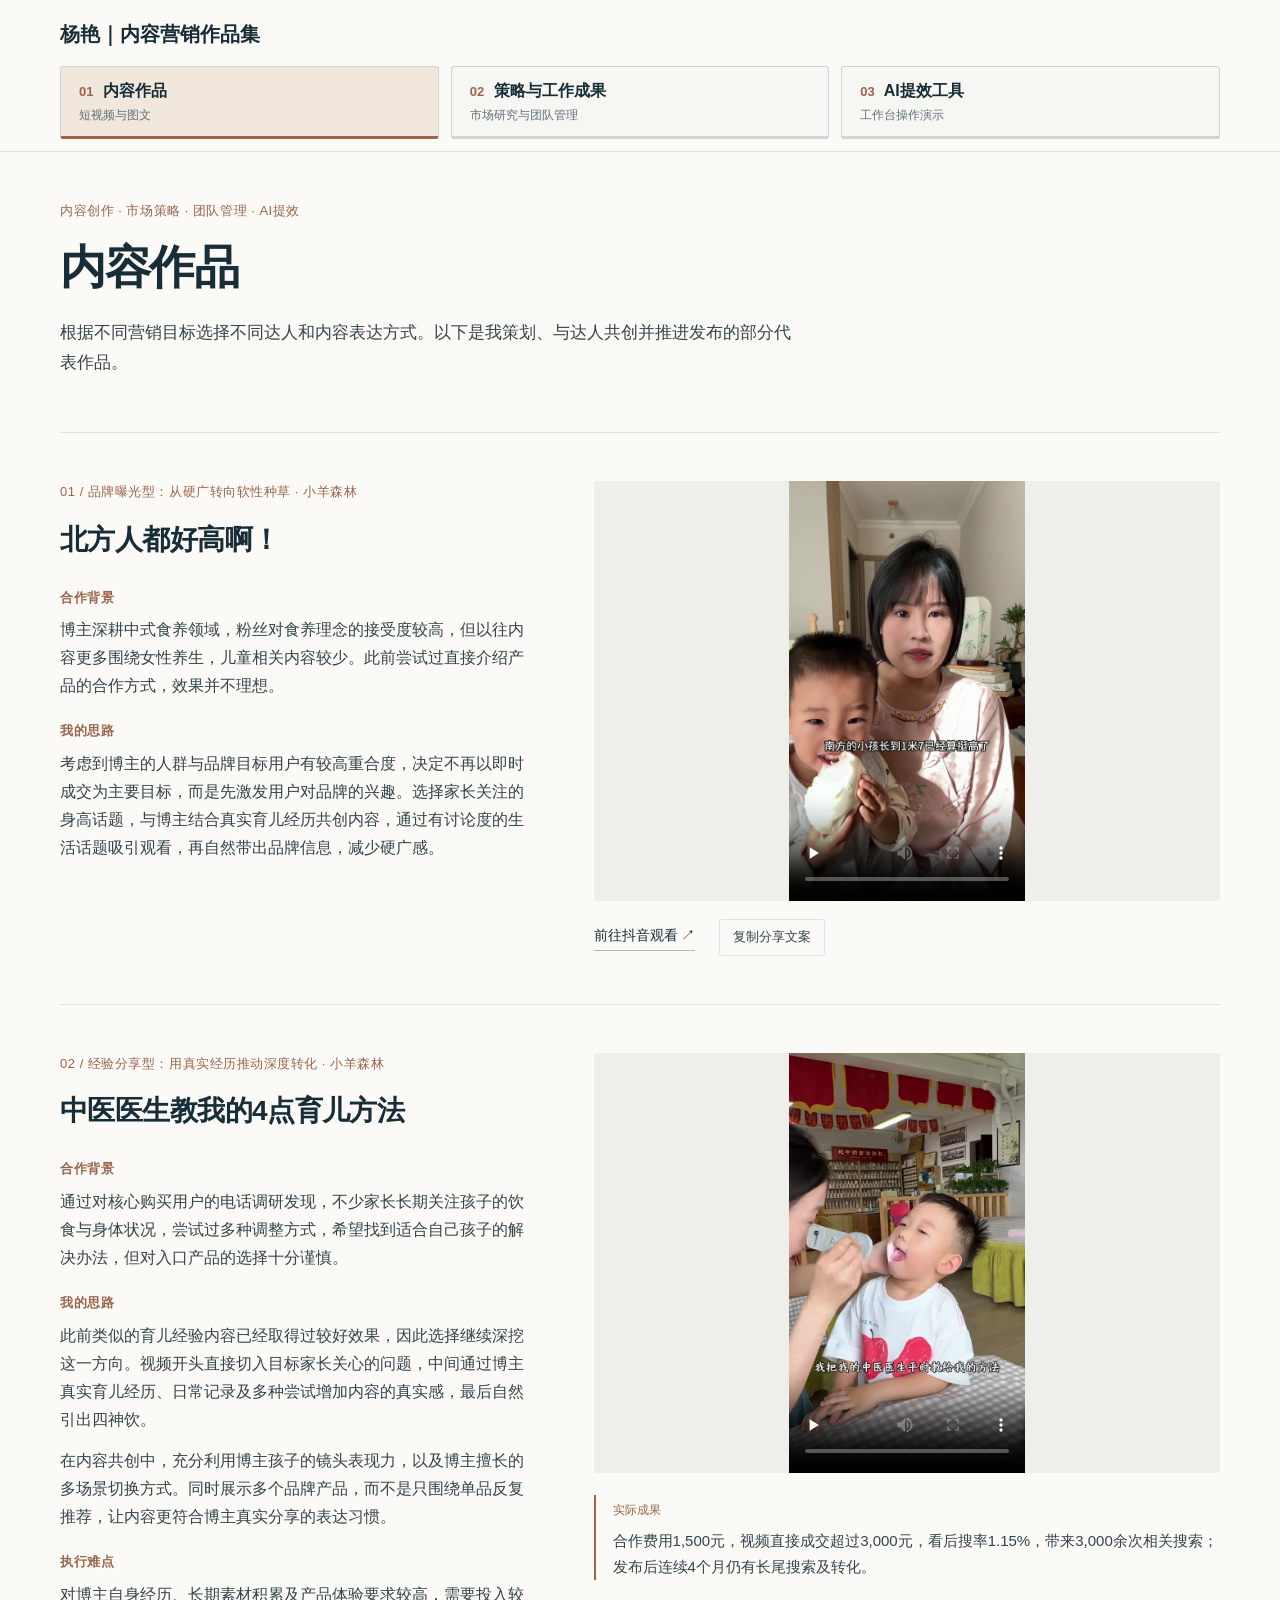
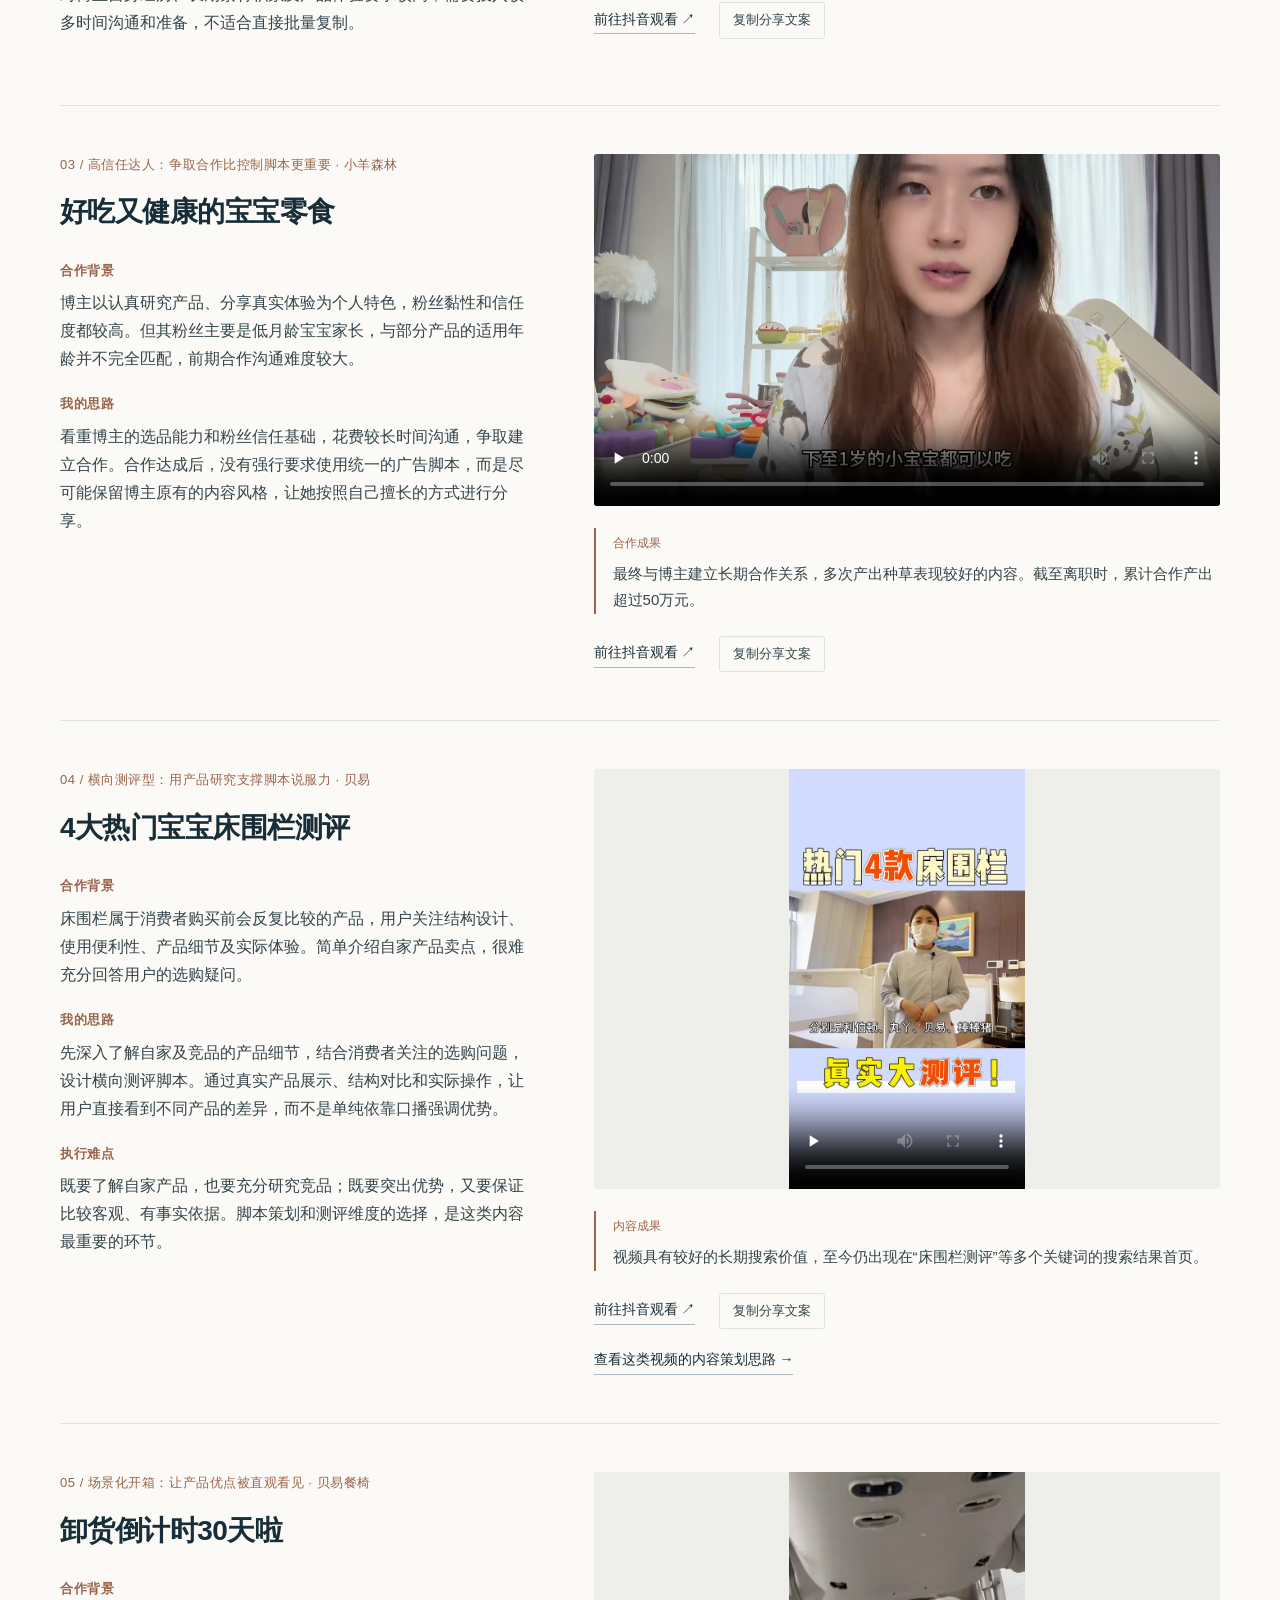
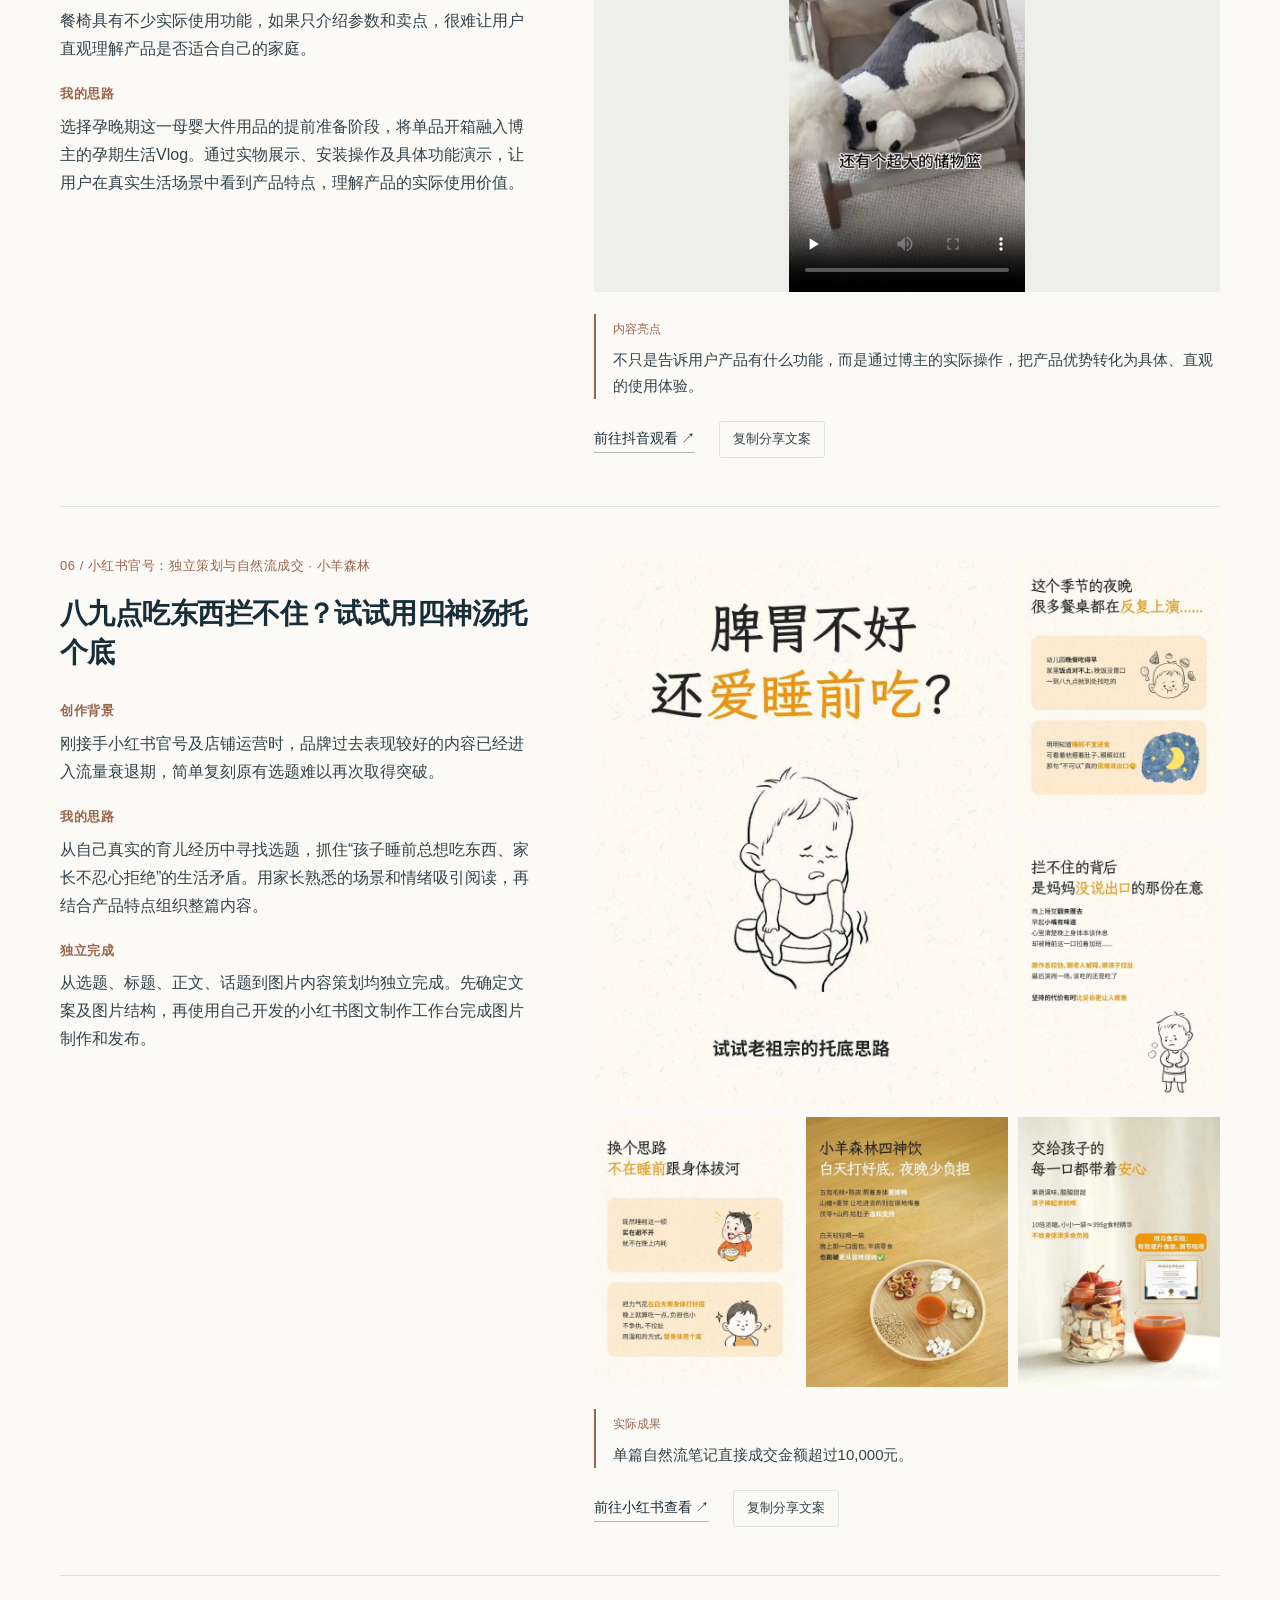
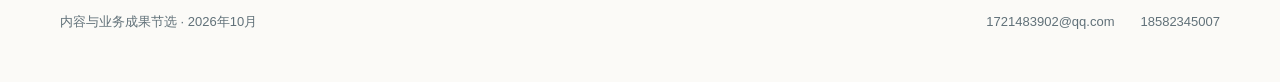
==== commit abf89791: "Hide the requested portfolio notice lines" ====
--- a/index.html
+++ b/index.html
@@ -1 +1 @@
-<!doctype html><html lang="zh-CN"><head><meta charset="utf-8"><meta name="viewport" content="width=device-width,initial-scale=1"><meta name="description" content="真实工作作品与项目节选。以内容创意、业务判断和实际交付物为核心。"><title>内容作品 · 杨艳｜内容营销作品集</title><link rel="stylesheet" href="styles.css"><script src="site.js" defer></script></head><body><a class="skip" href="#main">跳至正文</a><header><div class="header-inner"><a class="identity" href="index.html">杨艳｜内容营销作品集</a><nav aria-label="作品集导航"><a href="index.html" aria-current="page"><span class="nav-title"><span class="nav-number">01</span> 内容作品</span><span class="nav-description">短视频与图文</span></a><a href="strategy.html"><span class="nav-title"><span class="nav-number">02</span> 策略与工作成果</span><span class="nav-description">市场研究与团队管理</span></a><a href="tools.html"><span class="nav-title"><span class="nav-number">03</span> AI提效工具</span><span class="nav-description">工作台操作演示</span></a></nav></div></header><main id="main"><section class="intro"><p class="eyebrow">内容创作 · 市场策略 · 团队管理 · AI提效</p><h1>内容作品</h1><p class="lead">根据不同营销目标选择不同达人和内容表达方式。以下是我策划、与达人共创并推进发布的部分代表作品。</p><p class="page-notice">作品及分析为对应年份的工作记录，行业数据不代表当前市场情况。</p></section><article class="work-row" id="work01"><div class="copy"><p class="eyebrow">01 / 品牌曝光型：从硬广转向软性种草 · 小羊森林</p><h2>北方人都好高啊！</h2><div class="detail"><h3>合作背景</h3><p>博主深耕中式食养领域，粉丝对食养理念的接受度较高，但以往内容更多围绕女性养生，儿童相关内容较少。此前尝试过直接介绍产品的合作方式，效果并不理想。</p></div><div class="detail"><h3>我的思路</h3><p>考虑到博主的人群与品牌目标用户有较高重合度，决定不再以即时成交为主要目标，而是先激发用户对品牌的兴趣。选择家长关注的身高话题，与博主结合真实育儿经历共创内容，通过有讨论度的生活话题吸引观看，再自然带出品牌信息，减少硬广感。</p></div></div><div class="media-column"><div class="video-stage"><video controls playsinline preload="none" poster="assets/images/work-01-brand-exposure.jpg" aria-label="北方人都好高啊！"><source src="assets/videos/work-01-brand-exposure.mp4" type="video/mp4">您的浏览器暂不支持视频播放。<a href="assets/videos/work-01-brand-exposure.mp4">打开视频文件</a></video></div><div class="actions"><a href="https://v.douyin.com/a784eF7vABQ/" target="_blank" rel="noopener noreferrer">前往抖音观看 <span aria-hidden="true">↗</span></a><button type="button" data-copy="6.94 pQX:/ M@J.ip :2pm 10/17 北方人都好高啊！ # 小羊森林 https://v.douyin.com/dop14Bd7HRk/ 复制此链接，打开Dou音搜索，直接观看视频！" data-copy-kind="share">复制分享文案</button></div></div></article><article class="work-row" id="work02"><div class="copy"><p class="eyebrow">02 / 经验分享型：用真实经历推动深度转化 · 小羊森林</p><h2>中医医生教我的4点育儿方法</h2><div class="detail"><h3>合作背景</h3><p>通过对核心购买用户的电话调研发现，不少家长长期关注孩子的饮食与身体状况，尝试过多种调整方式，希望找到适合自己孩子的解决办法，但对入口产品的选择十分谨慎。</p></div><div class="detail"><h3>我的思路</h3><p>此前类似的育儿经验内容已经取得过较好效果，因此选择继续深挖这一方向。视频开头直接切入目标家长关心的问题，中间通过博主真实育儿经历、日常记录及多种尝试增加内容的真实感，最后自然引出四神饮。</p><p>在内容共创中，充分利用博主孩子的镜头表现力，以及博主擅长的多场景切换方式。同时展示多个品牌产品，而不是只围绕单品反复推荐，让内容更符合博主真实分享的表达习惯。</p></div><div class="detail"><h3>执行难点</h3><p>对博主自身经历、长期素材积累及产品体验要求较高，需要投入较多时间沟通和准备，不适合直接批量复制。</p></div></div><div class="media-column"><div class="video-stage"><video controls playsinline preload="none" poster="assets/images/work-02-parenting-story.jpg" aria-label="中医医生教我的4点育儿方法"><source src="assets/videos/work-02-parenting-story.mp4" type="video/mp4">您的浏览器暂不支持视频播放。<a href="assets/videos/work-02-parenting-story.mp4">打开视频文件</a></video></div><div class="outcome"><span>实际成果</span><p>合作费用1,500元，视频直接成交超过3,000元，看后搜率1.15%，带来3,000余次相关搜索；发布后连续4个月仍有长尾搜索及转化。</p></div><div class="actions"><a href="https://v.douyin.com/eq1MGQmRKKE/" target="_blank" rel="noopener noreferrer">前往抖音观看 <span aria-hidden="true">↗</span></a><button type="button" data-copy="0.00 iCH:/ 06/11 :5pm a@a.Nj 分享我的中医医生平时教给我的四点育儿方法，真的省心！ # 育儿经验分享 # 脾胃调理 # 中医养娃 # 宝妈分享# 小羊森林四神饮 https://v.douyin.com/RJ8L9xkbEBo/ 复制此链接，打开Dou音搜索，直接观看视频！" data-copy-kind="share">复制分享文案</button></div></div></article><article class="work-row" id="work03"><div class="copy"><p class="eyebrow">03 / 高信任达人：争取合作比控制脚本更重要 · 小羊森林</p><h2>好吃又健康的宝宝零食</h2><div class="detail"><h3>合作背景</h3><p>博主以认真研究产品、分享真实体验为个人特色，粉丝黏性和信任度都较高。但其粉丝主要是低月龄宝宝家长，与部分产品的适用年龄并不完全匹配，前期合作沟通难度较大。</p></div><div class="detail"><h3>我的思路</h3><p>看重博主的选品能力和粉丝信任基础，花费较长时间沟通，争取建立合作。合作达成后，没有强行要求使用统一的广告脚本，而是尽可能保留博主原有的内容风格，让她按照自己擅长的方式进行分享。</p></div></div><div class="media-column"><div class="video-stage"><video controls playsinline preload="none" poster="assets/images/work-03-baby-snack.jpg" aria-label="好吃又健康的宝宝零食"><source src="assets/videos/work-03-baby-snack.mp4" type="video/mp4">您的浏览器暂不支持视频播放。<a href="assets/videos/work-03-baby-snack.mp4">打开视频文件</a></video></div><div class="outcome"><span>合作成果</span><p>最终与博主建立长期合作关系，多次产出种草表现较好的内容。截至离职时，累计合作产出超过50万元。</p></div><div class="actions"><a href="https://v.douyin.com/NYbUV2eJwhU/" target="_blank" rel="noopener noreferrer">前往抖音观看 <span aria-hidden="true">↗</span></a><button type="button" data-copy="9.79 02/18 Z@M.JV :5pm Fus:/ 好吃又健康的宝宝零食 # 宝宝零食 # 宝宝爱吃 # 母婴好物 # 宝宝辅食 # 创作灵感 https://v.douyin.com/yK0h8_DhJvs/ 复制此链接，打开Dou音搜索，直接观看视频！" data-copy-kind="share">复制分享文案</button></div></div></article><article class="work-row" id="work04"><div class="copy"><p class="eyebrow">04 / 横向测评型：用产品研究支撑脚本说服力 · 贝易</p><h2>4大热门宝宝床围栏测评</h2><div class="detail"><h3>合作背景</h3><p>床围栏属于消费者购买前会反复比较的产品，用户关注结构设计、使用便利性、产品细节及实际体验。简单介绍自家产品卖点，很难充分回答用户的选购疑问。</p></div><div class="detail"><h3>我的思路</h3><p>先深入了解自家及竞品的产品细节，结合消费者关注的选购问题，设计横向测评脚本。通过真实产品展示、结构对比和实际操作，让用户直接看到不同产品的差异，而不是单纯依靠口播强调优势。</p></div><div class="detail"><h3>执行难点</h3><p>既要了解自家产品，也要充分研究竞品；既要突出优势，又要保证比较客观、有事实依据。脚本策划和测评维度的选择，是这类内容最重要的环节。</p></div></div><div class="media-column"><div class="video-stage"><video controls playsinline preload="none" poster="assets/images/work-04-bedrail-review.jpg" aria-label="4大热门宝宝床围栏测评"><source src="assets/videos/work-04-bedrail-review.mp4" type="video/mp4">您的浏览器暂不支持视频播放。<a href="assets/videos/work-04-bedrail-review.mp4">打开视频文件</a></video></div><div class="outcome"><span>内容成果</span><p>视频具有较好的长期搜索价值，至今仍出现在“床围栏测评”等多个关键词的搜索结果首页。</p></div><div class="actions"><a href="https://v.douyin.com/OpYE40uBNO8/" target="_blank" rel="noopener noreferrer">前往抖音观看 <span aria-hidden="true">↗</span></a><button type="button" data-copy="2.05 aaa:/ W@m.dA :5pm 05/16 4大热门宝宝床围栏测评‼️真实不踩雷🙆# 床围栏 # 母婴好物 # 床围栏推荐 # 婴儿安全 https://v.douyin.com/x90G0TycrvY/ 复制此链接，打开Dou音搜索，直接观看视频！" data-copy-kind="share">复制分享文案</button></div><div class="actions"><a href="strategy.html#s-bedrail">查看这类视频的内容策划思路 →</a></div></div></article><article class="work-row" id="work05"><div class="copy"><p class="eyebrow">05 / 场景化开箱：让产品优点被直观看见 · 贝易餐椅</p><h2>卸货倒计时30天啦</h2><div class="detail"><h3>合作背景</h3><p>餐椅具有不少实际使用功能，如果只介绍参数和卖点，很难让用户直观理解产品是否适合自己的家庭。</p></div><div class="detail"><h3>我的思路</h3><p>选择孕晚期这一母婴大件用品的提前准备阶段，将单品开箱融入博主的孕期生活Vlog。通过实物展示、安装操作及具体功能演示，让用户在真实生活场景中看到产品特点，理解产品的实际使用价值。</p></div></div><div class="media-column"><div class="video-stage"><video controls playsinline preload="none" poster="assets/images/work-05-highchair-unboxing.jpg" aria-label="卸货倒计时30天啦"><source src="assets/videos/work-05-highchair-unboxing.mp4" type="video/mp4">您的浏览器暂不支持视频播放。<a href="assets/videos/work-05-highchair-unboxing.mp4">打开视频文件</a></video></div><div class="outcome"><span>内容亮点</span><p>不只是告诉用户产品有什么功能，而是通过博主的实际操作，把产品优势转化为具体、直观的使用体验。</p></div><div class="actions"><a href="https://v.douyin.com/gIthci0814w/" target="_blank" rel="noopener noreferrer">前往抖音观看 <span aria-hidden="true">↗</span></a><button type="button" data-copy="0.28 10/29 e@O.xS :5pm SyG:/ 卸货倒计时30天啦# 孕期vlog # 生活vlog日常记录 # 卸货倒计时 # 小孕妇的生活 https://v.douyin.com/q1b4KyH0KoQ/ 复制此链接，打开Dou音搜索，直接观看视频！" data-copy-kind="share">复制分享文案</button></div></div></article><article class="work-row" id="work06"><div class="copy"><p class="eyebrow">06 / 小红书官号：独立策划与自然流成交 · 小羊森林</p><h2>八九点吃东西拦不住？试试用四神汤托个底</h2><div class="detail"><h3>创作背景</h3><p>刚接手小红书官号及店铺运营时，品牌过去表现较好的内容已经进入流量衰退期，简单复刻原有选题难以再次取得突破。</p></div><div class="detail"><h3>我的思路</h3><p>从自己真实的育儿经历中寻找选题，抓住“孩子睡前总想吃东西、家长不忍心拒绝”的生活矛盾。用家长熟悉的场景和情绪吸引阅读，再结合产品特点组织整篇内容。</p></div><div class="detail"><h3>独立完成</h3><p>从选题、标题、正文、话题到图片内容策划均独立完成。先确定文案及图片结构，再使用自己开发的小红书图文制作工作台完成图片制作和发布。</p></div></div><div class="media-column"><div class="gallery"><a href="assets/images/red-note-01.webp" target="_blank" rel="noopener noreferrer"><img src="assets/images/red-note-01.webp" alt="八九点吃东西拦不住？试试用四神汤托个底 — 原始笔记第1张" loading="lazy"></a><a href="assets/images/red-note-02.webp" target="_blank" rel="noopener noreferrer"><img src="assets/images/red-note-02.webp" alt="八九点吃东西拦不住？试试用四神汤托个底 — 原始笔记第2张" loading="lazy"></a><a href="assets/images/red-note-03.webp" target="_blank" rel="noopener noreferrer"><img src="assets/images/red-note-03.webp" alt="八九点吃东西拦不住？试试用四神汤托个底 — 原始笔记第3张" loading="lazy"></a><a href="assets/images/red-note-04.webp" target="_blank" rel="noopener noreferrer"><img src="assets/images/red-note-04.webp" alt="八九点吃东西拦不住？试试用四神汤托个底 — 原始笔记第4张" loading="lazy"></a><a href="assets/images/red-note-05.webp" target="_blank" rel="noopener noreferrer"><img src="assets/images/red-note-05.webp" alt="八九点吃东西拦不住？试试用四神汤托个底 — 原始笔记第5张" loading="lazy"></a><a href="assets/images/red-note-06.webp" target="_blank" rel="noopener noreferrer"><img src="assets/images/red-note-06.webp" alt="八九点吃东西拦不住？试试用四神汤托个底 — 原始笔记第6张" loading="lazy"></a></div><div class="outcome"><span>实际成果</span><p>单篇自然流笔记直接成交金额超过10,000元。</p></div><div class="actions"><a href="https://xhslink.cn/o/6RS2X3f2NSk" target="_blank" rel="noopener noreferrer">前往小红书查看 <span aria-hidden="true">↗</span></a><button type="button" data-copy="29 【八九点吃东西拦不住？试试用四神汤托个底 - 小羊森林 | 小红书 - 你的生活兴趣社区】 😆 NUPVtOHMyv0pcKH 😆 https://www.xiaohongshu.com/discovery/item/69e9c52e0000000023006fbd?source=webshare&amp;xhsshare=pc_web&amp;xsec_token=CBXp93QgZo5dY23FdKlZYkv2zywUwx7CLcXyk3GOMFkrQ=&amp;xsec_source=pc_share" data-copy-kind="share">复制分享文案</button></div></div></article></main><footer><p>内容与业务成果节选 · 2026年10月</p><div><a href="mailto:1721483902@qq.com">1721483902@qq.com</a><a href="tel:18582345007">18582345007</a></div></footer><dialog id="copy-dialog"><form method="dialog"><h2>手动复制</h2><p>自动复制失败，请选中下方文本，使用系统复制操作。</p><textarea aria-label="待复制文本" rows="6" style="width:100%;font:inherit" readonly></textarea><button>关闭</button></form></dialog><p class="toast" role="status" aria-live="polite"></p></body></html>+<!doctype html><html lang="zh-CN"><head><meta charset="utf-8"><meta name="viewport" content="width=device-width,initial-scale=1"><meta name="description" content="真实工作作品与项目节选。以内容创意、业务判断和实际交付物为核心。"><title>内容作品 · 杨艳｜内容营销作品集</title><link rel="stylesheet" href="styles.css"><script src="site.js" defer></script></head><body><a class="skip" href="#main">跳至正文</a><header><div class="header-inner"><a class="identity" href="index.html">杨艳｜内容营销作品集</a><nav aria-label="作品集导航"><a href="index.html" aria-current="page"><span class="nav-title"><span class="nav-number">01</span> 内容作品</span><span class="nav-description">短视频与图文</span></a><a href="strategy.html"><span class="nav-title"><span class="nav-number">02</span> 策略与工作成果</span><span class="nav-description">市场研究与团队管理</span></a><a href="tools.html"><span class="nav-title"><span class="nav-number">03</span> AI提效工具</span><span class="nav-description">工作台操作演示</span></a></nav></div></header><main id="main"><section class="intro"><p class="eyebrow">内容创作 · 市场策略 · 团队管理 · AI提效</p><h1>内容作品</h1><p class="lead">根据不同营销目标选择不同达人和内容表达方式。以下是我策划、与达人共创并推进发布的部分代表作品。</p></section><article class="work-row" id="work01"><div class="copy"><p class="eyebrow">01 / 品牌曝光型：从硬广转向软性种草 · 小羊森林</p><h2>北方人都好高啊！</h2><div class="detail"><h3>合作背景</h3><p>博主深耕中式食养领域，粉丝对食养理念的接受度较高，但以往内容更多围绕女性养生，儿童相关内容较少。此前尝试过直接介绍产品的合作方式，效果并不理想。</p></div><div class="detail"><h3>我的思路</h3><p>考虑到博主的人群与品牌目标用户有较高重合度，决定不再以即时成交为主要目标，而是先激发用户对品牌的兴趣。选择家长关注的身高话题，与博主结合真实育儿经历共创内容，通过有讨论度的生活话题吸引观看，再自然带出品牌信息，减少硬广感。</p></div></div><div class="media-column"><div class="video-stage"><video controls playsinline preload="none" poster="assets/images/work-01-brand-exposure.jpg" aria-label="北方人都好高啊！"><source src="assets/videos/work-01-brand-exposure.mp4" type="video/mp4">您的浏览器暂不支持视频播放。<a href="assets/videos/work-01-brand-exposure.mp4">打开视频文件</a></video></div><div class="actions"><a href="https://v.douyin.com/a784eF7vABQ/" target="_blank" rel="noopener noreferrer">前往抖音观看 <span aria-hidden="true">↗</span></a><button type="button" data-copy="6.94 pQX:/ M@J.ip :2pm 10/17 北方人都好高啊！ # 小羊森林 https://v.douyin.com/dop14Bd7HRk/ 复制此链接，打开Dou音搜索，直接观看视频！" data-copy-kind="share">复制分享文案</button></div></div></article><article class="work-row" id="work02"><div class="copy"><p class="eyebrow">02 / 经验分享型：用真实经历推动深度转化 · 小羊森林</p><h2>中医医生教我的4点育儿方法</h2><div class="detail"><h3>合作背景</h3><p>通过对核心购买用户的电话调研发现，不少家长长期关注孩子的饮食与身体状况，尝试过多种调整方式，希望找到适合自己孩子的解决办法，但对入口产品的选择十分谨慎。</p></div><div class="detail"><h3>我的思路</h3><p>此前类似的育儿经验内容已经取得过较好效果，因此选择继续深挖这一方向。视频开头直接切入目标家长关心的问题，中间通过博主真实育儿经历、日常记录及多种尝试增加内容的真实感，最后自然引出四神饮。</p><p>在内容共创中，充分利用博主孩子的镜头表现力，以及博主擅长的多场景切换方式。同时展示多个品牌产品，而不是只围绕单品反复推荐，让内容更符合博主真实分享的表达习惯。</p></div><div class="detail"><h3>执行难点</h3><p>对博主自身经历、长期素材积累及产品体验要求较高，需要投入较多时间沟通和准备，不适合直接批量复制。</p></div></div><div class="media-column"><div class="video-stage"><video controls playsinline preload="none" poster="assets/images/work-02-parenting-story.jpg" aria-label="中医医生教我的4点育儿方法"><source src="assets/videos/work-02-parenting-story.mp4" type="video/mp4">您的浏览器暂不支持视频播放。<a href="assets/videos/work-02-parenting-story.mp4">打开视频文件</a></video></div><div class="outcome"><span>实际成果</span><p>合作费用1,500元，视频直接成交超过3,000元，看后搜率1.15%，带来3,000余次相关搜索；发布后连续4个月仍有长尾搜索及转化。</p></div><div class="actions"><a href="https://v.douyin.com/eq1MGQmRKKE/" target="_blank" rel="noopener noreferrer">前往抖音观看 <span aria-hidden="true">↗</span></a><button type="button" data-copy="0.00 iCH:/ 06/11 :5pm a@a.Nj 分享我的中医医生平时教给我的四点育儿方法，真的省心！ # 育儿经验分享 # 脾胃调理 # 中医养娃 # 宝妈分享# 小羊森林四神饮 https://v.douyin.com/RJ8L9xkbEBo/ 复制此链接，打开Dou音搜索，直接观看视频！" data-copy-kind="share">复制分享文案</button></div></div></article><article class="work-row" id="work03"><div class="copy"><p class="eyebrow">03 / 高信任达人：争取合作比控制脚本更重要 · 小羊森林</p><h2>好吃又健康的宝宝零食</h2><div class="detail"><h3>合作背景</h3><p>博主以认真研究产品、分享真实体验为个人特色，粉丝黏性和信任度都较高。但其粉丝主要是低月龄宝宝家长，与部分产品的适用年龄并不完全匹配，前期合作沟通难度较大。</p></div><div class="detail"><h3>我的思路</h3><p>看重博主的选品能力和粉丝信任基础，花费较长时间沟通，争取建立合作。合作达成后，没有强行要求使用统一的广告脚本，而是尽可能保留博主原有的内容风格，让她按照自己擅长的方式进行分享。</p></div></div><div class="media-column"><div class="video-stage"><video controls playsinline preload="none" poster="assets/images/work-03-baby-snack.jpg" aria-label="好吃又健康的宝宝零食"><source src="assets/videos/work-03-baby-snack.mp4" type="video/mp4">您的浏览器暂不支持视频播放。<a href="assets/videos/work-03-baby-snack.mp4">打开视频文件</a></video></div><div class="outcome"><span>合作成果</span><p>最终与博主建立长期合作关系，多次产出种草表现较好的内容。截至离职时，累计合作产出超过50万元。</p></div><div class="actions"><a href="https://v.douyin.com/NYbUV2eJwhU/" target="_blank" rel="noopener noreferrer">前往抖音观看 <span aria-hidden="true">↗</span></a><button type="button" data-copy="9.79 02/18 Z@M.JV :5pm Fus:/ 好吃又健康的宝宝零食 # 宝宝零食 # 宝宝爱吃 # 母婴好物 # 宝宝辅食 # 创作灵感 https://v.douyin.com/yK0h8_DhJvs/ 复制此链接，打开Dou音搜索，直接观看视频！" data-copy-kind="share">复制分享文案</button></div></div></article><article class="work-row" id="work04"><div class="copy"><p class="eyebrow">04 / 横向测评型：用产品研究支撑脚本说服力 · 贝易</p><h2>4大热门宝宝床围栏测评</h2><div class="detail"><h3>合作背景</h3><p>床围栏属于消费者购买前会反复比较的产品，用户关注结构设计、使用便利性、产品细节及实际体验。简单介绍自家产品卖点，很难充分回答用户的选购疑问。</p></div><div class="detail"><h3>我的思路</h3><p>先深入了解自家及竞品的产品细节，结合消费者关注的选购问题，设计横向测评脚本。通过真实产品展示、结构对比和实际操作，让用户直接看到不同产品的差异，而不是单纯依靠口播强调优势。</p></div><div class="detail"><h3>执行难点</h3><p>既要了解自家产品，也要充分研究竞品；既要突出优势，又要保证比较客观、有事实依据。脚本策划和测评维度的选择，是这类内容最重要的环节。</p></div></div><div class="media-column"><div class="video-stage"><video controls playsinline preload="none" poster="assets/images/work-04-bedrail-review.jpg" aria-label="4大热门宝宝床围栏测评"><source src="assets/videos/work-04-bedrail-review.mp4" type="video/mp4">您的浏览器暂不支持视频播放。<a href="assets/videos/work-04-bedrail-review.mp4">打开视频文件</a></video></div><div class="outcome"><span>内容成果</span><p>视频具有较好的长期搜索价值，至今仍出现在“床围栏测评”等多个关键词的搜索结果首页。</p></div><div class="actions"><a href="https://v.douyin.com/OpYE40uBNO8/" target="_blank" rel="noopener noreferrer">前往抖音观看 <span aria-hidden="true">↗</span></a><button type="button" data-copy="2.05 aaa:/ W@m.dA :5pm 05/16 4大热门宝宝床围栏测评‼️真实不踩雷🙆# 床围栏 # 母婴好物 # 床围栏推荐 # 婴儿安全 https://v.douyin.com/x90G0TycrvY/ 复制此链接，打开Dou音搜索，直接观看视频！" data-copy-kind="share">复制分享文案</button></div><div class="actions"><a href="strategy.html#s-bedrail">查看这类视频的内容策划思路 →</a></div></div></article><article class="work-row" id="work05"><div class="copy"><p class="eyebrow">05 / 场景化开箱：让产品优点被直观看见 · 贝易餐椅</p><h2>卸货倒计时30天啦</h2><div class="detail"><h3>合作背景</h3><p>餐椅具有不少实际使用功能，如果只介绍参数和卖点，很难让用户直观理解产品是否适合自己的家庭。</p></div><div class="detail"><h3>我的思路</h3><p>选择孕晚期这一母婴大件用品的提前准备阶段，将单品开箱融入博主的孕期生活Vlog。通过实物展示、安装操作及具体功能演示，让用户在真实生活场景中看到产品特点，理解产品的实际使用价值。</p></div></div><div class="media-column"><div class="video-stage"><video controls playsinline preload="none" poster="assets/images/work-05-highchair-unboxing.jpg" aria-label="卸货倒计时30天啦"><source src="assets/videos/work-05-highchair-unboxing.mp4" type="video/mp4">您的浏览器暂不支持视频播放。<a href="assets/videos/work-05-highchair-unboxing.mp4">打开视频文件</a></video></div><div class="outcome"><span>内容亮点</span><p>不只是告诉用户产品有什么功能，而是通过博主的实际操作，把产品优势转化为具体、直观的使用体验。</p></div><div class="actions"><a href="https://v.douyin.com/gIthci0814w/" target="_blank" rel="noopener noreferrer">前往抖音观看 <span aria-hidden="true">↗</span></a><button type="button" data-copy="0.28 10/29 e@O.xS :5pm SyG:/ 卸货倒计时30天啦# 孕期vlog # 生活vlog日常记录 # 卸货倒计时 # 小孕妇的生活 https://v.douyin.com/q1b4KyH0KoQ/ 复制此链接，打开Dou音搜索，直接观看视频！" data-copy-kind="share">复制分享文案</button></div></div></article><article class="work-row" id="work06"><div class="copy"><p class="eyebrow">06 / 小红书官号：独立策划与自然流成交 · 小羊森林</p><h2>八九点吃东西拦不住？试试用四神汤托个底</h2><div class="detail"><h3>创作背景</h3><p>刚接手小红书官号及店铺运营时，品牌过去表现较好的内容已经进入流量衰退期，简单复刻原有选题难以再次取得突破。</p></div><div class="detail"><h3>我的思路</h3><p>从自己真实的育儿经历中寻找选题，抓住“孩子睡前总想吃东西、家长不忍心拒绝”的生活矛盾。用家长熟悉的场景和情绪吸引阅读，再结合产品特点组织整篇内容。</p></div><div class="detail"><h3>独立完成</h3><p>从选题、标题、正文、话题到图片内容策划均独立完成。先确定文案及图片结构，再使用自己开发的小红书图文制作工作台完成图片制作和发布。</p></div></div><div class="media-column"><div class="gallery"><a href="assets/images/red-note-01.webp" target="_blank" rel="noopener noreferrer"><img src="assets/images/red-note-01.webp" alt="八九点吃东西拦不住？试试用四神汤托个底 — 原始笔记第1张" loading="lazy"></a><a href="assets/images/red-note-02.webp" target="_blank" rel="noopener noreferrer"><img src="assets/images/red-note-02.webp" alt="八九点吃东西拦不住？试试用四神汤托个底 — 原始笔记第2张" loading="lazy"></a><a href="assets/images/red-note-03.webp" target="_blank" rel="noopener noreferrer"><img src="assets/images/red-note-03.webp" alt="八九点吃东西拦不住？试试用四神汤托个底 — 原始笔记第3张" loading="lazy"></a><a href="assets/images/red-note-04.webp" target="_blank" rel="noopener noreferrer"><img src="assets/images/red-note-04.webp" alt="八九点吃东西拦不住？试试用四神汤托个底 — 原始笔记第4张" loading="lazy"></a><a href="assets/images/red-note-05.webp" target="_blank" rel="noopener noreferrer"><img src="assets/images/red-note-05.webp" alt="八九点吃东西拦不住？试试用四神汤托个底 — 原始笔记第5张" loading="lazy"></a><a href="assets/images/red-note-06.webp" target="_blank" rel="noopener noreferrer"><img src="assets/images/red-note-06.webp" alt="八九点吃东西拦不住？试试用四神汤托个底 — 原始笔记第6张" loading="lazy"></a></div><div class="outcome"><span>实际成果</span><p>单篇自然流笔记直接成交金额超过10,000元。</p></div><div class="actions"><a href="https://xhslink.cn/o/6RS2X3f2NSk" target="_blank" rel="noopener noreferrer">前往小红书查看 <span aria-hidden="true">↗</span></a><button type="button" data-copy="29 【八九点吃东西拦不住？试试用四神汤托个底 - 小羊森林 | 小红书 - 你的生活兴趣社区】 😆 NUPVtOHMyv0pcKH 😆 https://www.xiaohongshu.com/discovery/item/69e9c52e0000000023006fbd?source=webshare&amp;xhsshare=pc_web&amp;xsec_token=CBXp93QgZo5dY23FdKlZYkv2zywUwx7CLcXyk3GOMFkrQ=&amp;xsec_source=pc_share" data-copy-kind="share">复制分享文案</button></div></div></article></main><footer><p>内容与业务成果节选 · 2026年10月</p><div><a href="mailto:1721483902@qq.com">1721483902@qq.com</a><a href="tel:18582345007">18582345007</a></div></footer><dialog id="copy-dialog"><form method="dialog"><h2>手动复制</h2><p>自动复制失败，请选中下方文本，使用系统复制操作。</p><textarea aria-label="待复制文本" rows="6" style="width:100%;font:inherit" readonly></textarea><button>关闭</button></form></dialog><p class="toast" role="status" aria-live="polite"></p></body></html>
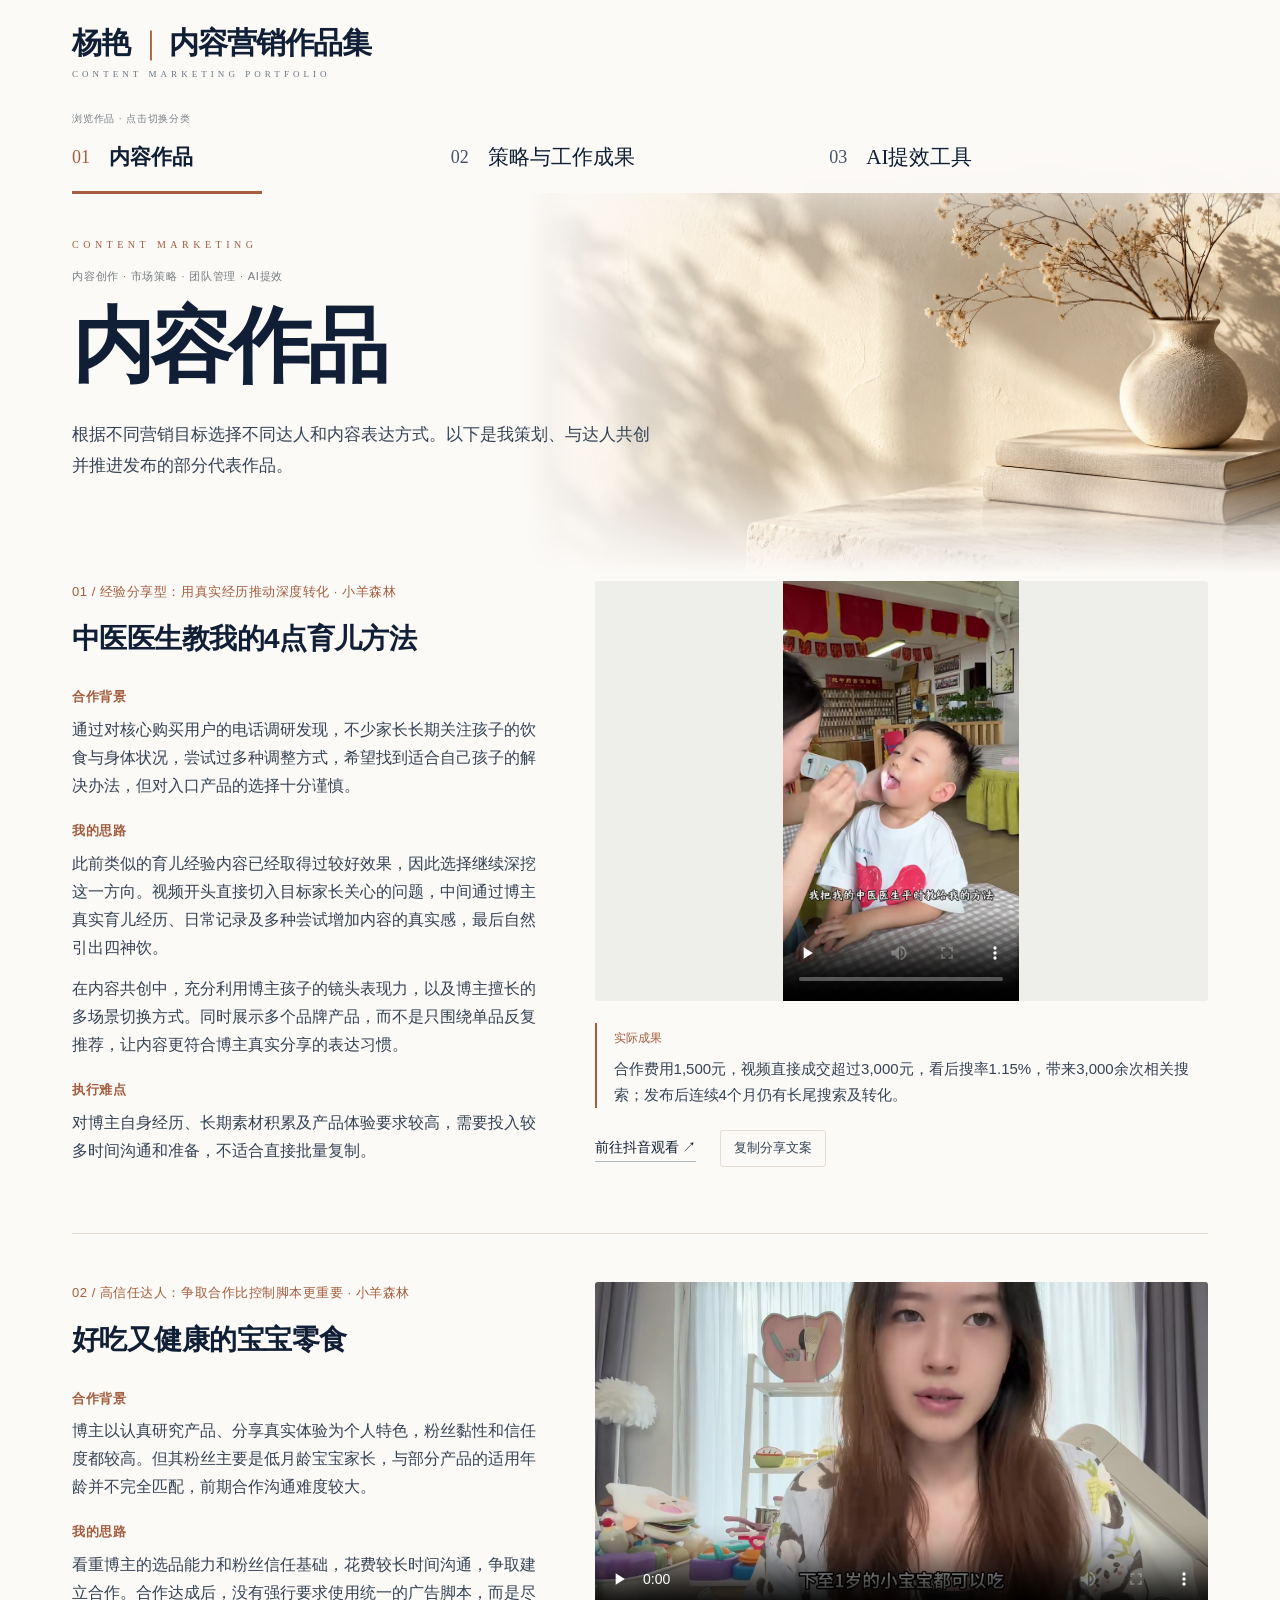
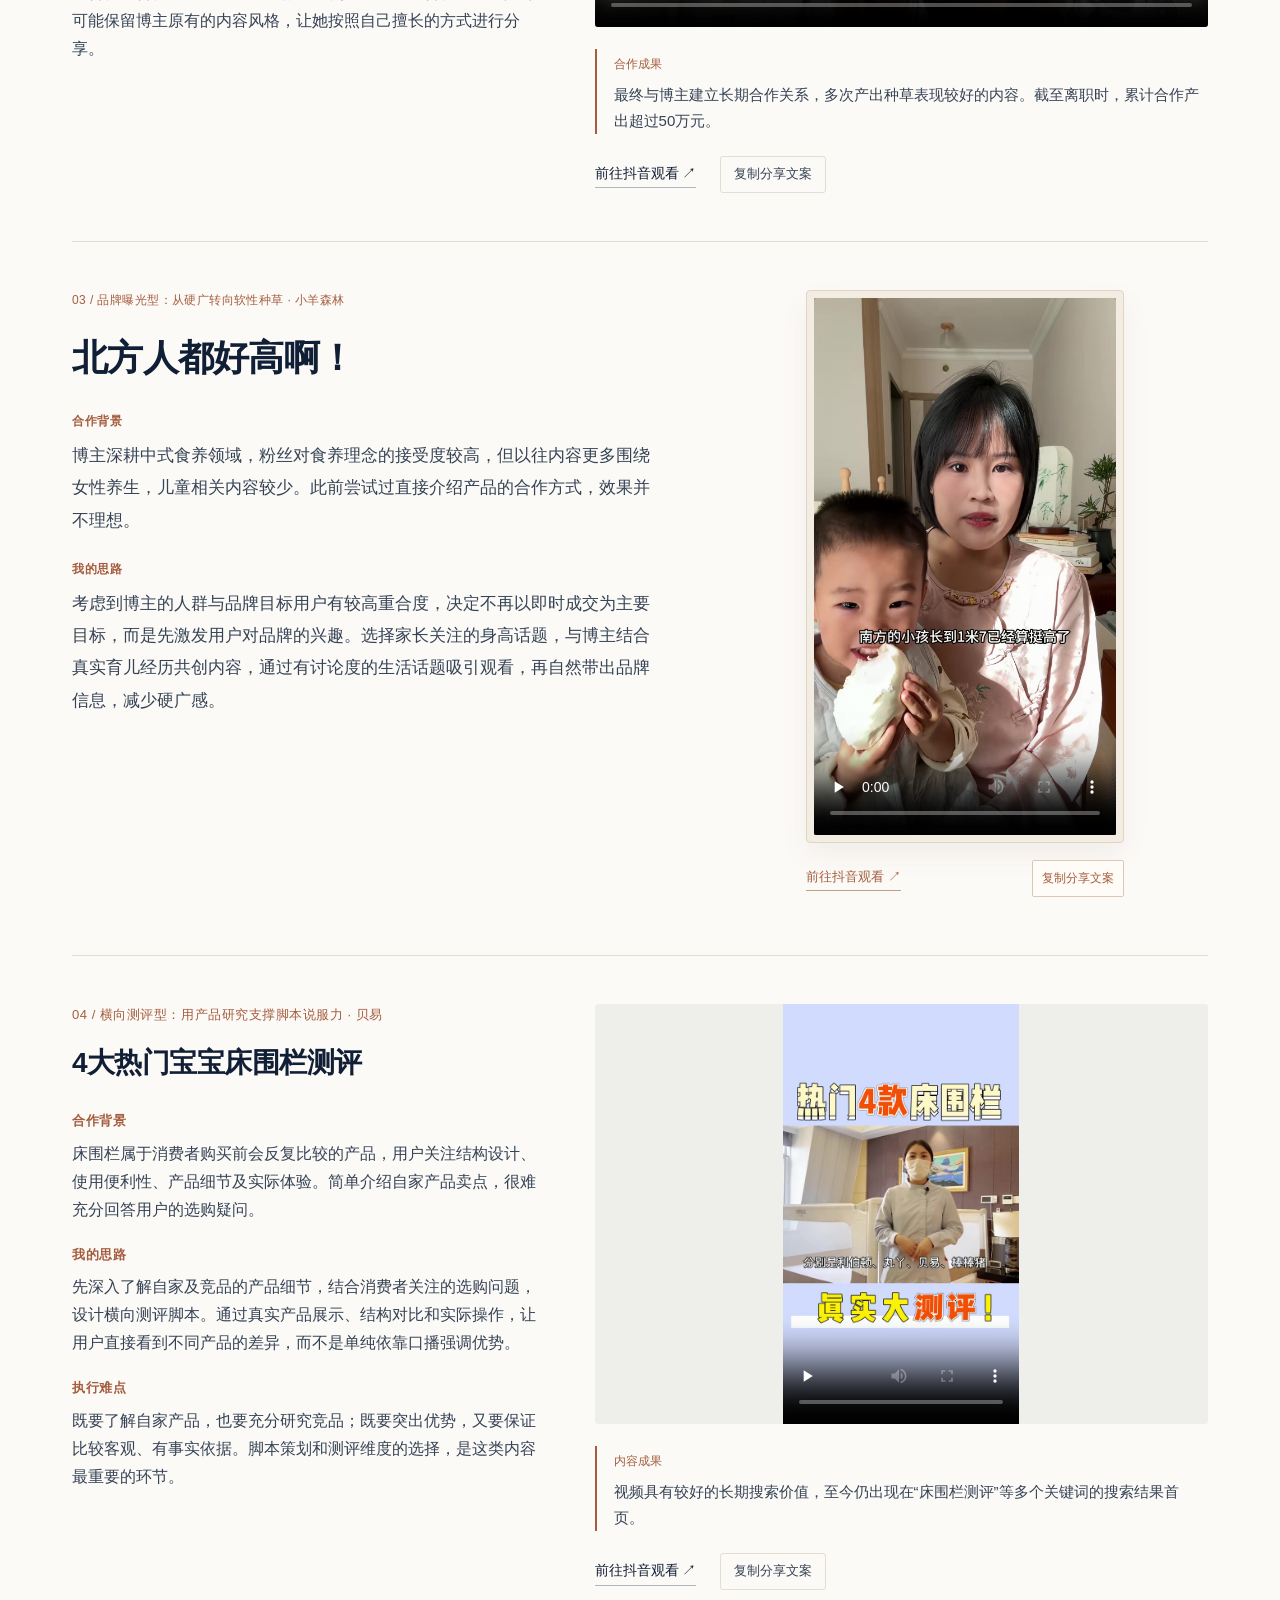
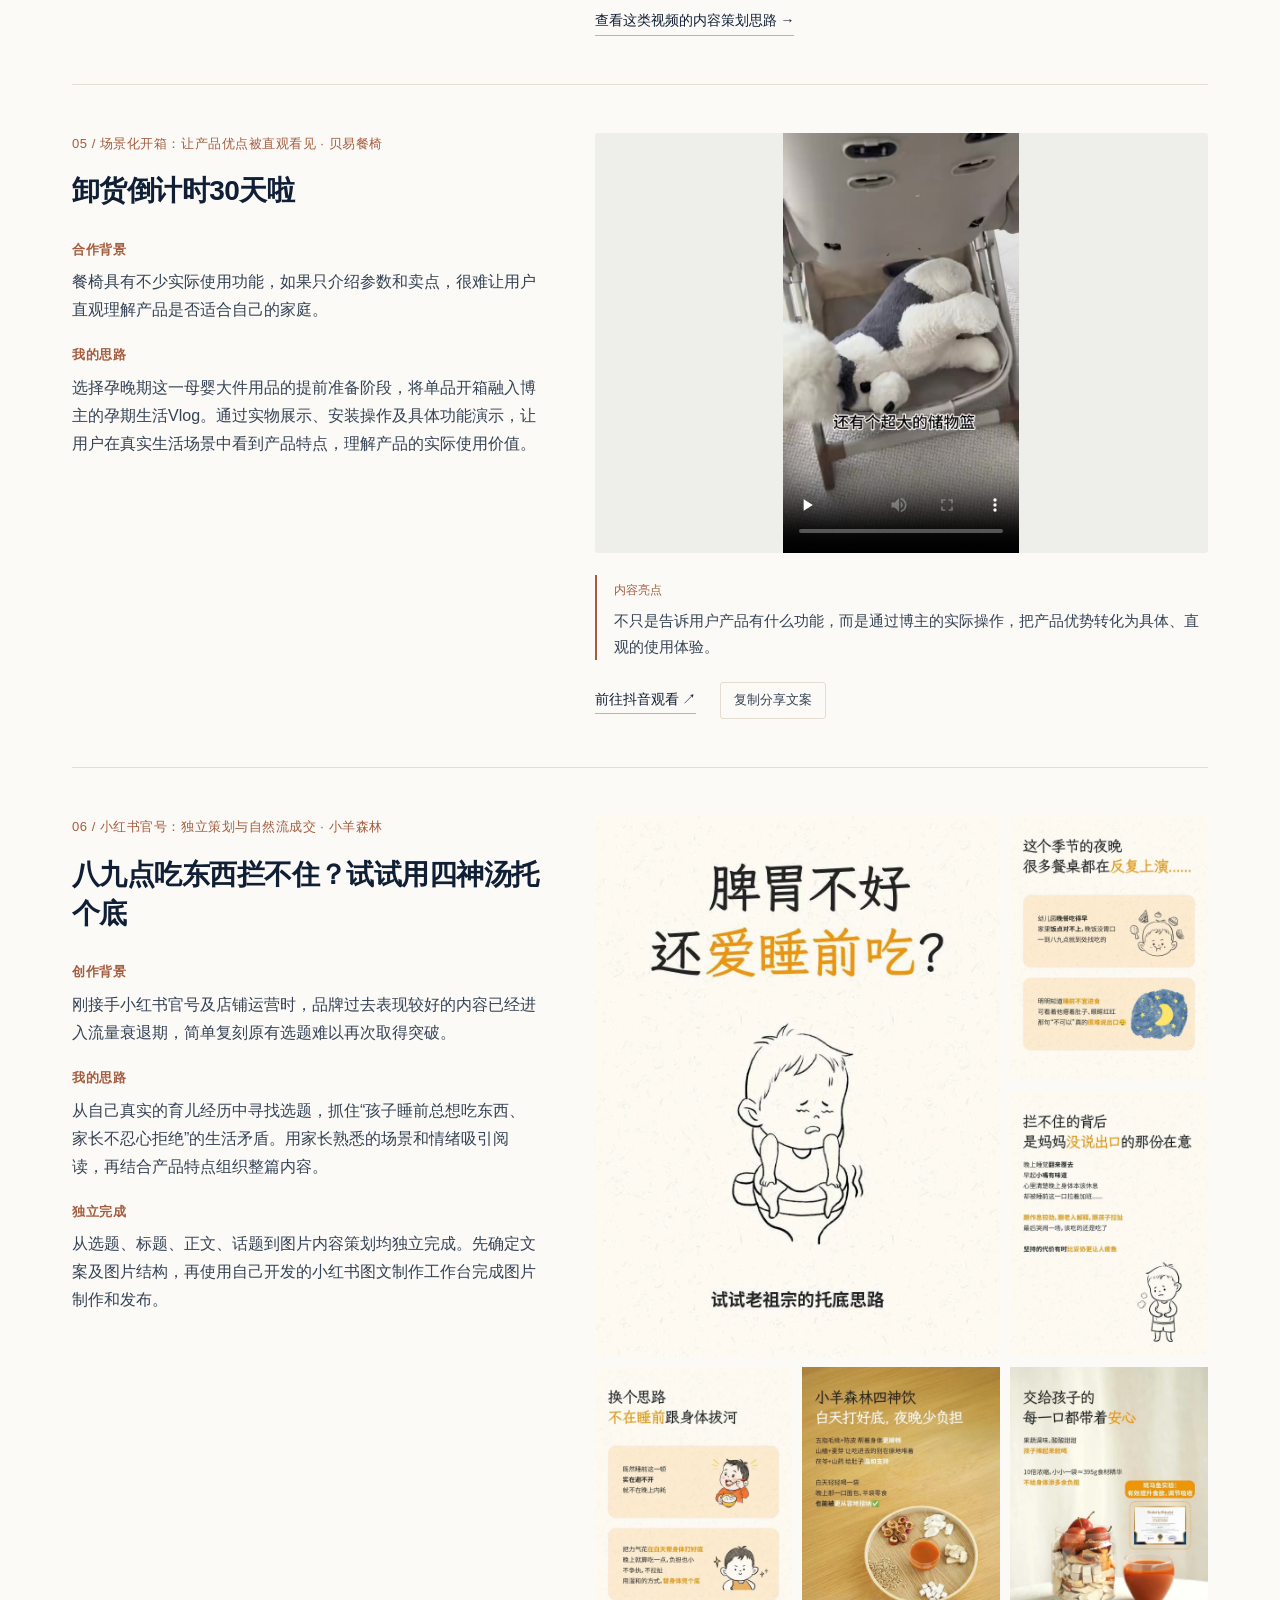
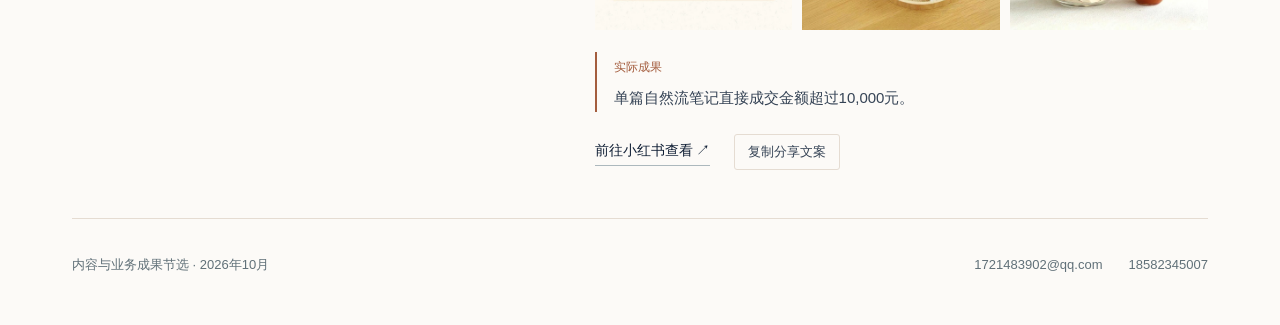
==== commit 5e78e778: "Publish approved V2.2 design and work order" ====
--- a/index.html
+++ b/index.html
@@ -1 +1,2 @@
-<!doctype html><html lang="zh-CN"><head><meta charset="utf-8"><meta name="viewport" content="width=device-width,initial-scale=1"><meta name="description" content="真实工作作品与项目节选。以内容创意、业务判断和实际交付物为核心。"><title>内容作品 · 杨艳｜内容营销作品集</title><link rel="stylesheet" href="styles.css"><script src="site.js" defer></script></head><body><a class="skip" href="#main">跳至正文</a><header><div class="header-inner"><a class="identity" href="index.html">杨艳｜内容营销作品集</a><nav aria-label="作品集导航"><a href="index.html" aria-current="page"><span class="nav-title"><span class="nav-number">01</span> 内容作品</span><span class="nav-description">短视频与图文</span></a><a href="strategy.html"><span class="nav-title"><span class="nav-number">02</span> 策略与工作成果</span><span class="nav-description">市场研究与团队管理</span></a><a href="tools.html"><span class="nav-title"><span class="nav-number">03</span> AI提效工具</span><span class="nav-description">工作台操作演示</span></a></nav></div></header><main id="main"><section class="intro"><p class="eyebrow">内容创作 · 市场策略 · 团队管理 · AI提效</p><h1>内容作品</h1><p class="lead">根据不同营销目标选择不同达人和内容表达方式。以下是我策划、与达人共创并推进发布的部分代表作品。</p></section><article class="work-row" id="work01"><div class="copy"><p class="eyebrow">01 / 品牌曝光型：从硬广转向软性种草 · 小羊森林</p><h2>北方人都好高啊！</h2><div class="detail"><h3>合作背景</h3><p>博主深耕中式食养领域，粉丝对食养理念的接受度较高，但以往内容更多围绕女性养生，儿童相关内容较少。此前尝试过直接介绍产品的合作方式，效果并不理想。</p></div><div class="detail"><h3>我的思路</h3><p>考虑到博主的人群与品牌目标用户有较高重合度，决定不再以即时成交为主要目标，而是先激发用户对品牌的兴趣。选择家长关注的身高话题，与博主结合真实育儿经历共创内容，通过有讨论度的生活话题吸引观看，再自然带出品牌信息，减少硬广感。</p></div></div><div class="media-column"><div class="video-stage"><video controls playsinline preload="none" poster="assets/images/work-01-brand-exposure.jpg" aria-label="北方人都好高啊！"><source src="assets/videos/work-01-brand-exposure.mp4" type="video/mp4">您的浏览器暂不支持视频播放。<a href="assets/videos/work-01-brand-exposure.mp4">打开视频文件</a></video></div><div class="actions"><a href="https://v.douyin.com/a784eF7vABQ/" target="_blank" rel="noopener noreferrer">前往抖音观看 <span aria-hidden="true">↗</span></a><button type="button" data-copy="6.94 pQX:/ M@J.ip :2pm 10/17 北方人都好高啊！ # 小羊森林 https://v.douyin.com/dop14Bd7HRk/ 复制此链接，打开Dou音搜索，直接观看视频！" data-copy-kind="share">复制分享文案</button></div></div></article><article class="work-row" id="work02"><div class="copy"><p class="eyebrow">02 / 经验分享型：用真实经历推动深度转化 · 小羊森林</p><h2>中医医生教我的4点育儿方法</h2><div class="detail"><h3>合作背景</h3><p>通过对核心购买用户的电话调研发现，不少家长长期关注孩子的饮食与身体状况，尝试过多种调整方式，希望找到适合自己孩子的解决办法，但对入口产品的选择十分谨慎。</p></div><div class="detail"><h3>我的思路</h3><p>此前类似的育儿经验内容已经取得过较好效果，因此选择继续深挖这一方向。视频开头直接切入目标家长关心的问题，中间通过博主真实育儿经历、日常记录及多种尝试增加内容的真实感，最后自然引出四神饮。</p><p>在内容共创中，充分利用博主孩子的镜头表现力，以及博主擅长的多场景切换方式。同时展示多个品牌产品，而不是只围绕单品反复推荐，让内容更符合博主真实分享的表达习惯。</p></div><div class="detail"><h3>执行难点</h3><p>对博主自身经历、长期素材积累及产品体验要求较高，需要投入较多时间沟通和准备，不适合直接批量复制。</p></div></div><div class="media-column"><div class="video-stage"><video controls playsinline preload="none" poster="assets/images/work-02-parenting-story.jpg" aria-label="中医医生教我的4点育儿方法"><source src="assets/videos/work-02-parenting-story.mp4" type="video/mp4">您的浏览器暂不支持视频播放。<a href="assets/videos/work-02-parenting-story.mp4">打开视频文件</a></video></div><div class="outcome"><span>实际成果</span><p>合作费用1,500元，视频直接成交超过3,000元，看后搜率1.15%，带来3,000余次相关搜索；发布后连续4个月仍有长尾搜索及转化。</p></div><div class="actions"><a href="https://v.douyin.com/eq1MGQmRKKE/" target="_blank" rel="noopener noreferrer">前往抖音观看 <span aria-hidden="true">↗</span></a><button type="button" data-copy="0.00 iCH:/ 06/11 :5pm a@a.Nj 分享我的中医医生平时教给我的四点育儿方法，真的省心！ # 育儿经验分享 # 脾胃调理 # 中医养娃 # 宝妈分享# 小羊森林四神饮 https://v.douyin.com/RJ8L9xkbEBo/ 复制此链接，打开Dou音搜索，直接观看视频！" data-copy-kind="share">复制分享文案</button></div></div></article><article class="work-row" id="work03"><div class="copy"><p class="eyebrow">03 / 高信任达人：争取合作比控制脚本更重要 · 小羊森林</p><h2>好吃又健康的宝宝零食</h2><div class="detail"><h3>合作背景</h3><p>博主以认真研究产品、分享真实体验为个人特色，粉丝黏性和信任度都较高。但其粉丝主要是低月龄宝宝家长，与部分产品的适用年龄并不完全匹配，前期合作沟通难度较大。</p></div><div class="detail"><h3>我的思路</h3><p>看重博主的选品能力和粉丝信任基础，花费较长时间沟通，争取建立合作。合作达成后，没有强行要求使用统一的广告脚本，而是尽可能保留博主原有的内容风格，让她按照自己擅长的方式进行分享。</p></div></div><div class="media-column"><div class="video-stage"><video controls playsinline preload="none" poster="assets/images/work-03-baby-snack.jpg" aria-label="好吃又健康的宝宝零食"><source src="assets/videos/work-03-baby-snack.mp4" type="video/mp4">您的浏览器暂不支持视频播放。<a href="assets/videos/work-03-baby-snack.mp4">打开视频文件</a></video></div><div class="outcome"><span>合作成果</span><p>最终与博主建立长期合作关系，多次产出种草表现较好的内容。截至离职时，累计合作产出超过50万元。</p></div><div class="actions"><a href="https://v.douyin.com/NYbUV2eJwhU/" target="_blank" rel="noopener noreferrer">前往抖音观看 <span aria-hidden="true">↗</span></a><button type="button" data-copy="9.79 02/18 Z@M.JV :5pm Fus:/ 好吃又健康的宝宝零食 # 宝宝零食 # 宝宝爱吃 # 母婴好物 # 宝宝辅食 # 创作灵感 https://v.douyin.com/yK0h8_DhJvs/ 复制此链接，打开Dou音搜索，直接观看视频！" data-copy-kind="share">复制分享文案</button></div></div></article><article class="work-row" id="work04"><div class="copy"><p class="eyebrow">04 / 横向测评型：用产品研究支撑脚本说服力 · 贝易</p><h2>4大热门宝宝床围栏测评</h2><div class="detail"><h3>合作背景</h3><p>床围栏属于消费者购买前会反复比较的产品，用户关注结构设计、使用便利性、产品细节及实际体验。简单介绍自家产品卖点，很难充分回答用户的选购疑问。</p></div><div class="detail"><h3>我的思路</h3><p>先深入了解自家及竞品的产品细节，结合消费者关注的选购问题，设计横向测评脚本。通过真实产品展示、结构对比和实际操作，让用户直接看到不同产品的差异，而不是单纯依靠口播强调优势。</p></div><div class="detail"><h3>执行难点</h3><p>既要了解自家产品，也要充分研究竞品；既要突出优势，又要保证比较客观、有事实依据。脚本策划和测评维度的选择，是这类内容最重要的环节。</p></div></div><div class="media-column"><div class="video-stage"><video controls playsinline preload="none" poster="assets/images/work-04-bedrail-review.jpg" aria-label="4大热门宝宝床围栏测评"><source src="assets/videos/work-04-bedrail-review.mp4" type="video/mp4">您的浏览器暂不支持视频播放。<a href="assets/videos/work-04-bedrail-review.mp4">打开视频文件</a></video></div><div class="outcome"><span>内容成果</span><p>视频具有较好的长期搜索价值，至今仍出现在“床围栏测评”等多个关键词的搜索结果首页。</p></div><div class="actions"><a href="https://v.douyin.com/OpYE40uBNO8/" target="_blank" rel="noopener noreferrer">前往抖音观看 <span aria-hidden="true">↗</span></a><button type="button" data-copy="2.05 aaa:/ W@m.dA :5pm 05/16 4大热门宝宝床围栏测评‼️真实不踩雷🙆# 床围栏 # 母婴好物 # 床围栏推荐 # 婴儿安全 https://v.douyin.com/x90G0TycrvY/ 复制此链接，打开Dou音搜索，直接观看视频！" data-copy-kind="share">复制分享文案</button></div><div class="actions"><a href="strategy.html#s-bedrail">查看这类视频的内容策划思路 →</a></div></div></article><article class="work-row" id="work05"><div class="copy"><p class="eyebrow">05 / 场景化开箱：让产品优点被直观看见 · 贝易餐椅</p><h2>卸货倒计时30天啦</h2><div class="detail"><h3>合作背景</h3><p>餐椅具有不少实际使用功能，如果只介绍参数和卖点，很难让用户直观理解产品是否适合自己的家庭。</p></div><div class="detail"><h3>我的思路</h3><p>选择孕晚期这一母婴大件用品的提前准备阶段，将单品开箱融入博主的孕期生活Vlog。通过实物展示、安装操作及具体功能演示，让用户在真实生活场景中看到产品特点，理解产品的实际使用价值。</p></div></div><div class="media-column"><div class="video-stage"><video controls playsinline preload="none" poster="assets/images/work-05-highchair-unboxing.jpg" aria-label="卸货倒计时30天啦"><source src="assets/videos/work-05-highchair-unboxing.mp4" type="video/mp4">您的浏览器暂不支持视频播放。<a href="assets/videos/work-05-highchair-unboxing.mp4">打开视频文件</a></video></div><div class="outcome"><span>内容亮点</span><p>不只是告诉用户产品有什么功能，而是通过博主的实际操作，把产品优势转化为具体、直观的使用体验。</p></div><div class="actions"><a href="https://v.douyin.com/gIthci0814w/" target="_blank" rel="noopener noreferrer">前往抖音观看 <span aria-hidden="true">↗</span></a><button type="button" data-copy="0.28 10/29 e@O.xS :5pm SyG:/ 卸货倒计时30天啦# 孕期vlog # 生活vlog日常记录 # 卸货倒计时 # 小孕妇的生活 https://v.douyin.com/q1b4KyH0KoQ/ 复制此链接，打开Dou音搜索，直接观看视频！" data-copy-kind="share">复制分享文案</button></div></div></article><article class="work-row" id="work06"><div class="copy"><p class="eyebrow">06 / 小红书官号：独立策划与自然流成交 · 小羊森林</p><h2>八九点吃东西拦不住？试试用四神汤托个底</h2><div class="detail"><h3>创作背景</h3><p>刚接手小红书官号及店铺运营时，品牌过去表现较好的内容已经进入流量衰退期，简单复刻原有选题难以再次取得突破。</p></div><div class="detail"><h3>我的思路</h3><p>从自己真实的育儿经历中寻找选题，抓住“孩子睡前总想吃东西、家长不忍心拒绝”的生活矛盾。用家长熟悉的场景和情绪吸引阅读，再结合产品特点组织整篇内容。</p></div><div class="detail"><h3>独立完成</h3><p>从选题、标题、正文、话题到图片内容策划均独立完成。先确定文案及图片结构，再使用自己开发的小红书图文制作工作台完成图片制作和发布。</p></div></div><div class="media-column"><div class="gallery"><a href="assets/images/red-note-01.webp" target="_blank" rel="noopener noreferrer"><img src="assets/images/red-note-01.webp" alt="八九点吃东西拦不住？试试用四神汤托个底 — 原始笔记第1张" loading="lazy"></a><a href="assets/images/red-note-02.webp" target="_blank" rel="noopener noreferrer"><img src="assets/images/red-note-02.webp" alt="八九点吃东西拦不住？试试用四神汤托个底 — 原始笔记第2张" loading="lazy"></a><a href="assets/images/red-note-03.webp" target="_blank" rel="noopener noreferrer"><img src="assets/images/red-note-03.webp" alt="八九点吃东西拦不住？试试用四神汤托个底 — 原始笔记第3张" loading="lazy"></a><a href="assets/images/red-note-04.webp" target="_blank" rel="noopener noreferrer"><img src="assets/images/red-note-04.webp" alt="八九点吃东西拦不住？试试用四神汤托个底 — 原始笔记第4张" loading="lazy"></a><a href="assets/images/red-note-05.webp" target="_blank" rel="noopener noreferrer"><img src="assets/images/red-note-05.webp" alt="八九点吃东西拦不住？试试用四神汤托个底 — 原始笔记第5张" loading="lazy"></a><a href="assets/images/red-note-06.webp" target="_blank" rel="noopener noreferrer"><img src="assets/images/red-note-06.webp" alt="八九点吃东西拦不住？试试用四神汤托个底 — 原始笔记第6张" loading="lazy"></a></div><div class="outcome"><span>实际成果</span><p>单篇自然流笔记直接成交金额超过10,000元。</p></div><div class="actions"><a href="https://xhslink.cn/o/6RS2X3f2NSk" target="_blank" rel="noopener noreferrer">前往小红书查看 <span aria-hidden="true">↗</span></a><button type="button" data-copy="29 【八九点吃东西拦不住？试试用四神汤托个底 - 小羊森林 | 小红书 - 你的生活兴趣社区】 😆 NUPVtOHMyv0pcKH 😆 https://www.xiaohongshu.com/discovery/item/69e9c52e0000000023006fbd?source=webshare&amp;xhsshare=pc_web&amp;xsec_token=CBXp93QgZo5dY23FdKlZYkv2zywUwx7CLcXyk3GOMFkrQ=&amp;xsec_source=pc_share" data-copy-kind="share">复制分享文案</button></div></div></article></main><footer><p>内容与业务成果节选 · 2026年10月</p><div><a href="mailto:1721483902@qq.com">1721483902@qq.com</a><a href="tel:18582345007">18582345007</a></div></footer><dialog id="copy-dialog"><form method="dialog"><h2>手动复制</h2><p>自动复制失败，请选中下方文本，使用系统复制操作。</p><textarea aria-label="待复制文本" rows="6" style="width:100%;font:inherit" readonly></textarea><button>关闭</button></form></dialog><p class="toast" role="status" aria-live="polite"></p></body></html>+<!doctype html><html lang="zh-CN"><head><meta charset="utf-8"><meta name="viewport" content="width=device-width,initial-scale=1"><meta name="description" content="真实工作作品与项目节选。以内容创意、业务判断和实际交付物为核心。"><title>内容作品 · 杨艳｜内容营销作品集</title><link rel="stylesheet" href="styles.css"><link rel="stylesheet" href="styles-v2.2.css"><script src="site.js" defer></script></head><body class="prototype-v22 index-sample"><a class="skip" href="#main">跳至正文</a><div class="brand-bar"><div class="v22-width"><a class="brand-name" href="index.html">杨艳<span class="brand-divider">｜</span>内容营销作品集<span class="brand-english" lang="en">CONTENT MARKETING PORTFOLIO</span></a></div></div>
+<header class="category-header"><div class="v22-width"><p class="nav-hint">浏览作品 · 点击切换分类</p><nav aria-label="作品集导航"><a href="index.html" aria-current="page"><span class="nav-number">01</span><span class="nav-label">内容作品</span></a><a href="strategy.html"><span class="nav-number">02</span><span class="nav-label">策略与工作成果</span></a><a href="tools.html"><span class="nav-number">03</span><span class="nav-label">AI提效工具</span></a></nav></div></header><main id="main"><section class="v22-hero" aria-labelledby="page-title"><div class="hero-art" aria-hidden="true"><img src="prototype-assets/v22/editorial-still-life.webp" alt="" width="1774" height="887"></div><div class="v22-width hero-inner"><div class="hero-copy"><p class="hero-overline" lang="en">CONTENT MARKETING</p><p class="eyebrow">内容创作 · 市场策略 · 团队管理 · AI提效</p><h1 id="page-title">内容作品</h1><p class="lead">根据不同营销目标选择不同达人和内容表达方式。以下是我策划、与达人共创并推进发布的部分代表作品。</p></div></div></section><div class="works-container"><article class="work-row" id="work02"><div class="copy"><p class="eyebrow">01 / 经验分享型：用真实经历推动深度转化 · 小羊森林</p><h2>中医医生教我的4点育儿方法</h2><div class="detail"><h3>合作背景</h3><p>通过对核心购买用户的电话调研发现，不少家长长期关注孩子的饮食与身体状况，尝试过多种调整方式，希望找到适合自己孩子的解决办法，但对入口产品的选择十分谨慎。</p></div><div class="detail"><h3>我的思路</h3><p>此前类似的育儿经验内容已经取得过较好效果，因此选择继续深挖这一方向。视频开头直接切入目标家长关心的问题，中间通过博主真实育儿经历、日常记录及多种尝试增加内容的真实感，最后自然引出四神饮。</p><p>在内容共创中，充分利用博主孩子的镜头表现力，以及博主擅长的多场景切换方式。同时展示多个品牌产品，而不是只围绕单品反复推荐，让内容更符合博主真实分享的表达习惯。</p></div><div class="detail"><h3>执行难点</h3><p>对博主自身经历、长期素材积累及产品体验要求较高，需要投入较多时间沟通和准备，不适合直接批量复制。</p></div></div><div class="media-column"><div class="video-stage"><video controls playsinline preload="none" poster="assets/images/work-02-parenting-story.jpg" aria-label="中医医生教我的4点育儿方法"><source src="assets/videos/work-02-parenting-story.mp4" type="video/mp4">您的浏览器暂不支持视频播放。<a href="assets/videos/work-02-parenting-story.mp4">打开视频文件</a></video></div><div class="outcome"><span>实际成果</span><p>合作费用1,500元，视频直接成交超过3,000元，看后搜率1.15%，带来3,000余次相关搜索；发布后连续4个月仍有长尾搜索及转化。</p></div><div class="actions"><a href="https://v.douyin.com/eq1MGQmRKKE/" target="_blank" rel="noopener noreferrer">前往抖音观看 <span aria-hidden="true">↗</span></a><button type="button" data-copy="0.00 iCH:/ 06/11 :5pm a@a.Nj 分享我的中医医生平时教给我的四点育儿方法，真的省心！ # 育儿经验分享 # 脾胃调理 # 中医养娃 # 宝妈分享# 小羊森林四神饮 https://v.douyin.com/RJ8L9xkbEBo/ 复制此链接，打开Dou音搜索，直接观看视频！" data-copy-kind="share">复制分享文案</button></div></div></article><article class="work-row" id="work03"><div class="copy"><p class="eyebrow">02 / 高信任达人：争取合作比控制脚本更重要 · 小羊森林</p><h2>好吃又健康的宝宝零食</h2><div class="detail"><h3>合作背景</h3><p>博主以认真研究产品、分享真实体验为个人特色，粉丝黏性和信任度都较高。但其粉丝主要是低月龄宝宝家长，与部分产品的适用年龄并不完全匹配，前期合作沟通难度较大。</p></div><div class="detail"><h3>我的思路</h3><p>看重博主的选品能力和粉丝信任基础，花费较长时间沟通，争取建立合作。合作达成后，没有强行要求使用统一的广告脚本，而是尽可能保留博主原有的内容风格，让她按照自己擅长的方式进行分享。</p></div></div><div class="media-column"><div class="video-stage"><video controls playsinline preload="none" poster="assets/images/work-03-baby-snack.jpg" aria-label="好吃又健康的宝宝零食"><source src="assets/videos/work-03-baby-snack.mp4" type="video/mp4">您的浏览器暂不支持视频播放。<a href="assets/videos/work-03-baby-snack.mp4">打开视频文件</a></video></div><div class="outcome"><span>合作成果</span><p>最终与博主建立长期合作关系，多次产出种草表现较好的内容。截至离职时，累计合作产出超过50万元。</p></div><div class="actions"><a href="https://v.douyin.com/NYbUV2eJwhU/" target="_blank" rel="noopener noreferrer">前往抖音观看 <span aria-hidden="true">↗</span></a><button type="button" data-copy="9.79 02/18 Z@M.JV :5pm Fus:/ 好吃又健康的宝宝零食 # 宝宝零食 # 宝宝爱吃 # 母婴好物 # 宝宝辅食 # 创作灵感 https://v.douyin.com/yK0h8_DhJvs/ 复制此链接，打开Dou音搜索，直接观看视频！" data-copy-kind="share">复制分享文案</button></div></div></article><article class="work-row" id="work01"><div class="copy"><p class="eyebrow">03 / 品牌曝光型：从硬广转向软性种草 · 小羊森林</p><h2>北方人都好高啊！</h2><div class="detail"><h3>合作背景</h3><p>博主深耕中式食养领域，粉丝对食养理念的接受度较高，但以往内容更多围绕女性养生，儿童相关内容较少。此前尝试过直接介绍产品的合作方式，效果并不理想。</p></div><div class="detail"><h3>我的思路</h3><p>考虑到博主的人群与品牌目标用户有较高重合度，决定不再以即时成交为主要目标，而是先激发用户对品牌的兴趣。选择家长关注的身高话题，与博主结合真实育儿经历共创内容，通过有讨论度的生活话题吸引观看，再自然带出品牌信息，减少硬广感。</p></div></div><div class="media-column"><div class="video-stage"><video controls playsinline preload="none" poster="assets/images/work-01-brand-exposure.jpg" aria-label="北方人都好高啊！"><source src="assets/videos/work-01-brand-exposure.mp4" type="video/mp4">您的浏览器暂不支持视频播放。<a href="assets/videos/work-01-brand-exposure.mp4">打开视频文件</a></video></div><div class="actions"><a href="https://v.douyin.com/a784eF7vABQ/" target="_blank" rel="noopener noreferrer">前往抖音观看 <span aria-hidden="true">↗</span></a><button type="button" data-copy="6.94 pQX:/ M@J.ip :2pm 10/17 北方人都好高啊！ # 小羊森林 https://v.douyin.com/dop14Bd7HRk/ 复制此链接，打开Dou音搜索，直接观看视频！" data-copy-kind="share">复制分享文案</button></div></div></article><article class="work-row" id="work04"><div class="copy"><p class="eyebrow">04 / 横向测评型：用产品研究支撑脚本说服力 · 贝易</p><h2>4大热门宝宝床围栏测评</h2><div class="detail"><h3>合作背景</h3><p>床围栏属于消费者购买前会反复比较的产品，用户关注结构设计、使用便利性、产品细节及实际体验。简单介绍自家产品卖点，很难充分回答用户的选购疑问。</p></div><div class="detail"><h3>我的思路</h3><p>先深入了解自家及竞品的产品细节，结合消费者关注的选购问题，设计横向测评脚本。通过真实产品展示、结构对比和实际操作，让用户直接看到不同产品的差异，而不是单纯依靠口播强调优势。</p></div><div class="detail"><h3>执行难点</h3><p>既要了解自家产品，也要充分研究竞品；既要突出优势，又要保证比较客观、有事实依据。脚本策划和测评维度的选择，是这类内容最重要的环节。</p></div></div><div class="media-column"><div class="video-stage"><video controls playsinline preload="none" poster="assets/images/work-04-bedrail-review.jpg" aria-label="4大热门宝宝床围栏测评"><source src="assets/videos/work-04-bedrail-review.mp4" type="video/mp4">您的浏览器暂不支持视频播放。<a href="assets/videos/work-04-bedrail-review.mp4">打开视频文件</a></video></div><div class="outcome"><span>内容成果</span><p>视频具有较好的长期搜索价值，至今仍出现在“床围栏测评”等多个关键词的搜索结果首页。</p></div><div class="actions"><a href="https://v.douyin.com/OpYE40uBNO8/" target="_blank" rel="noopener noreferrer">前往抖音观看 <span aria-hidden="true">↗</span></a><button type="button" data-copy="2.05 aaa:/ W@m.dA :5pm 05/16 4大热门宝宝床围栏测评‼️真实不踩雷🙆# 床围栏 # 母婴好物 # 床围栏推荐 # 婴儿安全 https://v.douyin.com/x90G0TycrvY/ 复制此链接，打开Dou音搜索，直接观看视频！" data-copy-kind="share">复制分享文案</button></div><div class="actions"><a href="strategy.html#s-bedrail">查看这类视频的内容策划思路 →</a></div></div></article><article class="work-row" id="work05"><div class="copy"><p class="eyebrow">05 / 场景化开箱：让产品优点被直观看见 · 贝易餐椅</p><h2>卸货倒计时30天啦</h2><div class="detail"><h3>合作背景</h3><p>餐椅具有不少实际使用功能，如果只介绍参数和卖点，很难让用户直观理解产品是否适合自己的家庭。</p></div><div class="detail"><h3>我的思路</h3><p>选择孕晚期这一母婴大件用品的提前准备阶段，将单品开箱融入博主的孕期生活Vlog。通过实物展示、安装操作及具体功能演示，让用户在真实生活场景中看到产品特点，理解产品的实际使用价值。</p></div></div><div class="media-column"><div class="video-stage"><video controls playsinline preload="none" poster="assets/images/work-05-highchair-unboxing.jpg" aria-label="卸货倒计时30天啦"><source src="assets/videos/work-05-highchair-unboxing.mp4" type="video/mp4">您的浏览器暂不支持视频播放。<a href="assets/videos/work-05-highchair-unboxing.mp4">打开视频文件</a></video></div><div class="outcome"><span>内容亮点</span><p>不只是告诉用户产品有什么功能，而是通过博主的实际操作，把产品优势转化为具体、直观的使用体验。</p></div><div class="actions"><a href="https://v.douyin.com/gIthci0814w/" target="_blank" rel="noopener noreferrer">前往抖音观看 <span aria-hidden="true">↗</span></a><button type="button" data-copy="0.28 10/29 e@O.xS :5pm SyG:/ 卸货倒计时30天啦# 孕期vlog # 生活vlog日常记录 # 卸货倒计时 # 小孕妇的生活 https://v.douyin.com/q1b4KyH0KoQ/ 复制此链接，打开Dou音搜索，直接观看视频！" data-copy-kind="share">复制分享文案</button></div></div></article><article class="work-row" id="work06"><div class="copy"><p class="eyebrow">06 / 小红书官号：独立策划与自然流成交 · 小羊森林</p><h2>八九点吃东西拦不住？试试用四神汤托个底</h2><div class="detail"><h3>创作背景</h3><p>刚接手小红书官号及店铺运营时，品牌过去表现较好的内容已经进入流量衰退期，简单复刻原有选题难以再次取得突破。</p></div><div class="detail"><h3>我的思路</h3><p>从自己真实的育儿经历中寻找选题，抓住“孩子睡前总想吃东西、家长不忍心拒绝”的生活矛盾。用家长熟悉的场景和情绪吸引阅读，再结合产品特点组织整篇内容。</p></div><div class="detail"><h3>独立完成</h3><p>从选题、标题、正文、话题到图片内容策划均独立完成。先确定文案及图片结构，再使用自己开发的小红书图文制作工作台完成图片制作和发布。</p></div></div><div class="media-column"><div class="gallery"><a href="assets/images/red-note-01.webp" target="_blank" rel="noopener noreferrer"><img src="assets/images/red-note-01.webp" alt="八九点吃东西拦不住？试试用四神汤托个底 — 原始笔记第1张" loading="lazy"></a><a href="assets/images/red-note-02.webp" target="_blank" rel="noopener noreferrer"><img src="assets/images/red-note-02.webp" alt="八九点吃东西拦不住？试试用四神汤托个底 — 原始笔记第2张" loading="lazy"></a><a href="assets/images/red-note-03.webp" target="_blank" rel="noopener noreferrer"><img src="assets/images/red-note-03.webp" alt="八九点吃东西拦不住？试试用四神汤托个底 — 原始笔记第3张" loading="lazy"></a><a href="assets/images/red-note-04.webp" target="_blank" rel="noopener noreferrer"><img src="assets/images/red-note-04.webp" alt="八九点吃东西拦不住？试试用四神汤托个底 — 原始笔记第4张" loading="lazy"></a><a href="assets/images/red-note-05.webp" target="_blank" rel="noopener noreferrer"><img src="assets/images/red-note-05.webp" alt="八九点吃东西拦不住？试试用四神汤托个底 — 原始笔记第5张" loading="lazy"></a><a href="assets/images/red-note-06.webp" target="_blank" rel="noopener noreferrer"><img src="assets/images/red-note-06.webp" alt="八九点吃东西拦不住？试试用四神汤托个底 — 原始笔记第6张" loading="lazy"></a></div><div class="outcome"><span>实际成果</span><p>单篇自然流笔记直接成交金额超过10,000元。</p></div><div class="actions"><a href="https://xhslink.cn/o/6RS2X3f2NSk" target="_blank" rel="noopener noreferrer">前往小红书查看 <span aria-hidden="true">↗</span></a><button type="button" data-copy="29 【八九点吃东西拦不住？试试用四神汤托个底 - 小羊森林 | 小红书 - 你的生活兴趣社区】 😆 NUPVtOHMyv0pcKH 😆 https://www.xiaohongshu.com/discovery/item/69e9c52e0000000023006fbd?source=webshare&amp;xhsshare=pc_web&amp;xsec_token=CBXp93QgZo5dY23FdKlZYkv2zywUwx7CLcXyk3GOMFkrQ=&amp;xsec_source=pc_share" data-copy-kind="share">复制分享文案</button></div></div></article></div></main><footer><p>内容与业务成果节选 · 2026年10月</p><div><a href="mailto:1721483902@qq.com">1721483902@qq.com</a><a href="tel:18582345007">18582345007</a></div></footer><dialog id="copy-dialog"><form method="dialog"><h2>手动复制</h2><p>自动复制失败，请选中下方文本，使用系统复制操作。</p><textarea aria-label="待复制文本" rows="6" style="width:100%;font:inherit" readonly></textarea><button>关闭</button></form></dialog><p class="toast" role="status" aria-live="polite"></p></body></html>
--- a/styles-v2.2.css
+++ b/styles-v2.2.css
@@ -0,0 +1,66 @@
+/* Scoped local sample. The approved styles and other two pages are unchanged. */
+.prototype-v22{--paper:#fcfaf7;--ink:#101f35;--text:#354355;--accent:#a45d3e;--line:#e5dcd2;background:var(--paper)}
+.prototype-v22 .v22-width,.prototype-v22 .works-container{width:calc(100% - 144px);max-width:1280px;margin:0 auto}
+.prototype-v22 .brand-bar{padding:24px 0 19px;background:var(--paper)}
+.prototype-v22 .brand-name{display:inline-block;color:var(--ink);font-family:"Noto Serif SC","Songti SC","STSong","SimSun",serif;font-size:30px;font-weight:650;line-height:1.25;letter-spacing:-.04em}
+.prototype-v22 .brand-divider{font-family:serif;color:var(--accent);font-weight:300;padding:0 6px}
+.prototype-v22 .brand-english{display:block;font:9px/1.5 Georgia,serif;letter-spacing:.45em;margin-top:6px;color:#687384}
+.prototype-v22 .category-header{position:sticky;top:0;background:rgba(252,250,247,.97);border:0;backdrop-filter:blur(12px)}
+.prototype-v22 .nav-hint{font-size:10px;color:#78808a;margin:0;padding-top:5px;letter-spacing:.08em}
+.prototype-v22 nav{gap:0;margin:0;grid-template-columns:repeat(3,minmax(0,1fr))}
+.prototype-v22 nav a{position:relative;flex-direction:row;align-items:center;justify-content:flex-start;gap:19px;border:0;border-radius:0;background:transparent;padding:15px 0 19px;min-height:61px;color:var(--ink)}
+.prototype-v22 nav a:hover{background:transparent;color:var(--accent)}
+.prototype-v22 nav a::after{content:"";position:absolute;bottom:-1px;left:0;height:3px;width:190px;background:transparent}
+.prototype-v22 nav a[aria-current="page"]::after{background:var(--accent)}
+.prototype-v22 .nav-label{font-family:"Noto Serif SC","Songti SC","STSong","SimSun",serif;font-size:21px;line-height:1.5;font-weight:500}
+.prototype-v22 nav a[aria-current="page"] .nav-label{font-weight:750}
+.prototype-v22 .nav-number{font:18px/1.5 Georgia,serif;margin:0;color:#455269}
+.prototype-v22 nav a[aria-current="page"] .nav-number{color:var(--accent)}
+.prototype-v22 main{max-width:none;margin:0}
+.prototype-v22 .v22-hero{position:relative;isolation:isolate;min-height:340px;overflow:visible;border:0}
+.prototype-v22 .hero-art{position:absolute;inset:-60px 0 -40px 41%;z-index:-1;overflow:hidden;mask-image:linear-gradient(90deg,transparent,#000 31%),linear-gradient(180deg,transparent,#000 24%,#000 76%,transparent);mask-composite:intersect}
+.prototype-v22 .hero-art img{width:100%;height:100%;display:block;object-fit:cover;object-position:70% 56%}
+.prototype-v22 .hero-inner{min-height:340px;display:flex;align-items:center}
+.prototype-v22 .hero-copy{width:55%;max-width:650px;padding:32px 0 38px}
+.prototype-v22 .hero-overline{font:10px/1.5 Georgia,serif;letter-spacing:.45em;color:var(--accent);margin:0 0 15px}
+.prototype-v22 .hero-copy .eyebrow{font-size:11px;color:#777d83;letter-spacing:.07em;margin:0 0 12px}
+.prototype-v22 .hero-copy h1{font-family:"Noto Serif SC","Songti SC","STSong","SimSun",serif;font-size:82px;font-weight:750;line-height:1.2;letter-spacing:-.045em;margin:0 0 22px}
+.prototype-v22.strategy-sample .hero-copy h1{font-size:56px;white-space:nowrap}.prototype-v22.tools-sample .hero-copy h1{font-size:66px}
+.prototype-v22 .hero-copy .lead{font-size:17px;line-height:1.85;margin:0;max-width:590px}
+.prototype-v22 #work01{grid-template-columns:minmax(0,55fr) minmax(0,45fr);padding:48px 0 58px;gap:56px}
+.prototype-v22 #work01 .copy{padding:0;max-width:650px}
+.prototype-v22 #work01 .eyebrow{font-size:12px;line-height:1.8;letter-spacing:.035em;margin-bottom:21px}
+.prototype-v22 #work01 h2{font-family:"Noto Serif SC","Songti SC","STSong","SimSun",serif;font-size:36px;font-weight:700;line-height:1.4;margin-bottom:28px}
+.prototype-v22 #work01 .detail{margin:22px 0}
+.prototype-v22 #work01 .detail h3{font-size:12px;font-weight:600;letter-spacing:.05em;margin:0 0 8px}
+.prototype-v22 #work01 .detail p{font-size:17px;line-height:1.9}
+.prototype-v22 #work01 .media-column{width:100%;max-width:318px;justify-self:center}
+.prototype-v22 #work01 .video-stage{min-height:0;padding:7px;background:#f3ece3;border:1px solid #e1d4c3;border-radius:4px;box-shadow:0 12px 28px #5e493312}
+.prototype-v22 #work01 video{width:100%;max-height:none;height:auto;aspect-ratio:9/16;border-radius:2px;background:#141819}
+.prototype-v22 #work01 .actions{margin-top:17px;gap:14px;justify-content:space-between;align-items:center}
+.prototype-v22 #work01 .actions a{font-size:13px;border-color:#baa18b;color:var(--accent)}
+.prototype-v22 #work01 .actions button{font-size:12px;padding:7px 9px;border-color:#d8c8b8;color:var(--accent);border-radius:2px;background:#fffcf7}
+.prototype-v22 footer{max-width:1280px;width:calc(100% - 144px);margin:0 auto}
+@media(min-width:1700px){.prototype-v22 .hero-art{left:46%;right:0}.prototype-v22 .hero-art img{object-position:70% 70%}.prototype-v22 .hero-copy{width:55%}}
+@media(max-width:1050px){.prototype-v22 .v22-width,.prototype-v22 .works-container,.prototype-v22 footer{width:calc(100% - 80px)}.prototype-v22 .hero-copy h1{font-size:64px}.prototype-v22 .hero-copy .lead{font-size:16px}.prototype-v22 .nav-label{font-size:18px}.prototype-v22 #work01{gap:30px;grid-template-columns:minmax(0,55fr) minmax(0,45fr)}.prototype-v22 #work01 h2{font-size:30px}.prototype-v22 #work01 .detail p{font-size:16px}}
+@media(max-width:600px){
+ .prototype-v22 .v22-width,.prototype-v22 .works-container,.prototype-v22 footer{width:calc(100% - 40px)}
+ .prototype-v22 .brand-bar{padding:21px 0 17px}
+ .prototype-v22 .brand-name{font-size:23px;letter-spacing:-.035em}.prototype-v22 .brand-divider{padding:0 2px}.prototype-v22 .brand-english{font-size:7px;letter-spacing:.29em;margin-top:5px}
+ .prototype-v22 .nav-hint{font-size:9px;padding-top:3px;letter-spacing:.025em}
+ .prototype-v22 nav a{gap:7px;padding:13px 0 15px;min-height:50px;white-space:nowrap;align-items:center}
+ .prototype-v22 .nav-label{font-family:"Microsoft YaHei",sans-serif;font-size:12px;letter-spacing:-.03em;font-weight:500}
+ .prototype-v22 .nav-number{display:inline;font-size:11px}.prototype-v22 nav a::after{width:calc(100% - 15px);height:2px}
+ .prototype-v22 .v22-hero{min-height:395px}.prototype-v22 .hero-inner{min-height:0}.prototype-v22 .hero-copy{width:100%;padding:27px 0 174px;max-width:none}
+ .prototype-v22 .hero-overline{font-size:8px;letter-spacing:.33em;margin-bottom:13px}.prototype-v22 .hero-copy .eyebrow{font-size:9px;margin-bottom:9px;letter-spacing:0}
+ .prototype-v22 .hero-copy h1{font-size:51px;margin-bottom:17px;line-height:1.2}
+ .prototype-v22 .hero-copy .lead{font-size:15px;line-height:1.85;max-width:100%}
+ .prototype-v22 .hero-art{inset:auto 0 -15px 0;height:190px;mask-image:linear-gradient(180deg,transparent,#000 30%,#000 72%,transparent);mask-composite:add}
+ .prototype-v22 .hero-art img{object-fit:cover;object-position:70% 65%}
+ .prototype-v22 #work01{grid-template-columns:minmax(0,1fr);padding:31px 0 40px;gap:25px}
+ .prototype-v22 #work01 .eyebrow{font-size:10px;margin-bottom:15px}
+ .prototype-v22 #work01 h2{font-size:28px;margin-bottom:22px}
+ .prototype-v22 #work01 .detail{margin:19px 0}.prototype-v22 #work01 .detail p{font-size:16px;line-height:1.85}.prototype-v22 #work01 .detail h3{font-size:11px}
+ .prototype-v22 #work01 .media-column{max-width:290px}.prototype-v22 #work01 .actions{gap:12px}
+ .prototype-v22.strategy-sample .hero-copy h1{font-size:36px;white-space:normal}.prototype-v22.tools-sample .hero-copy h1{font-size:46px}
+}
